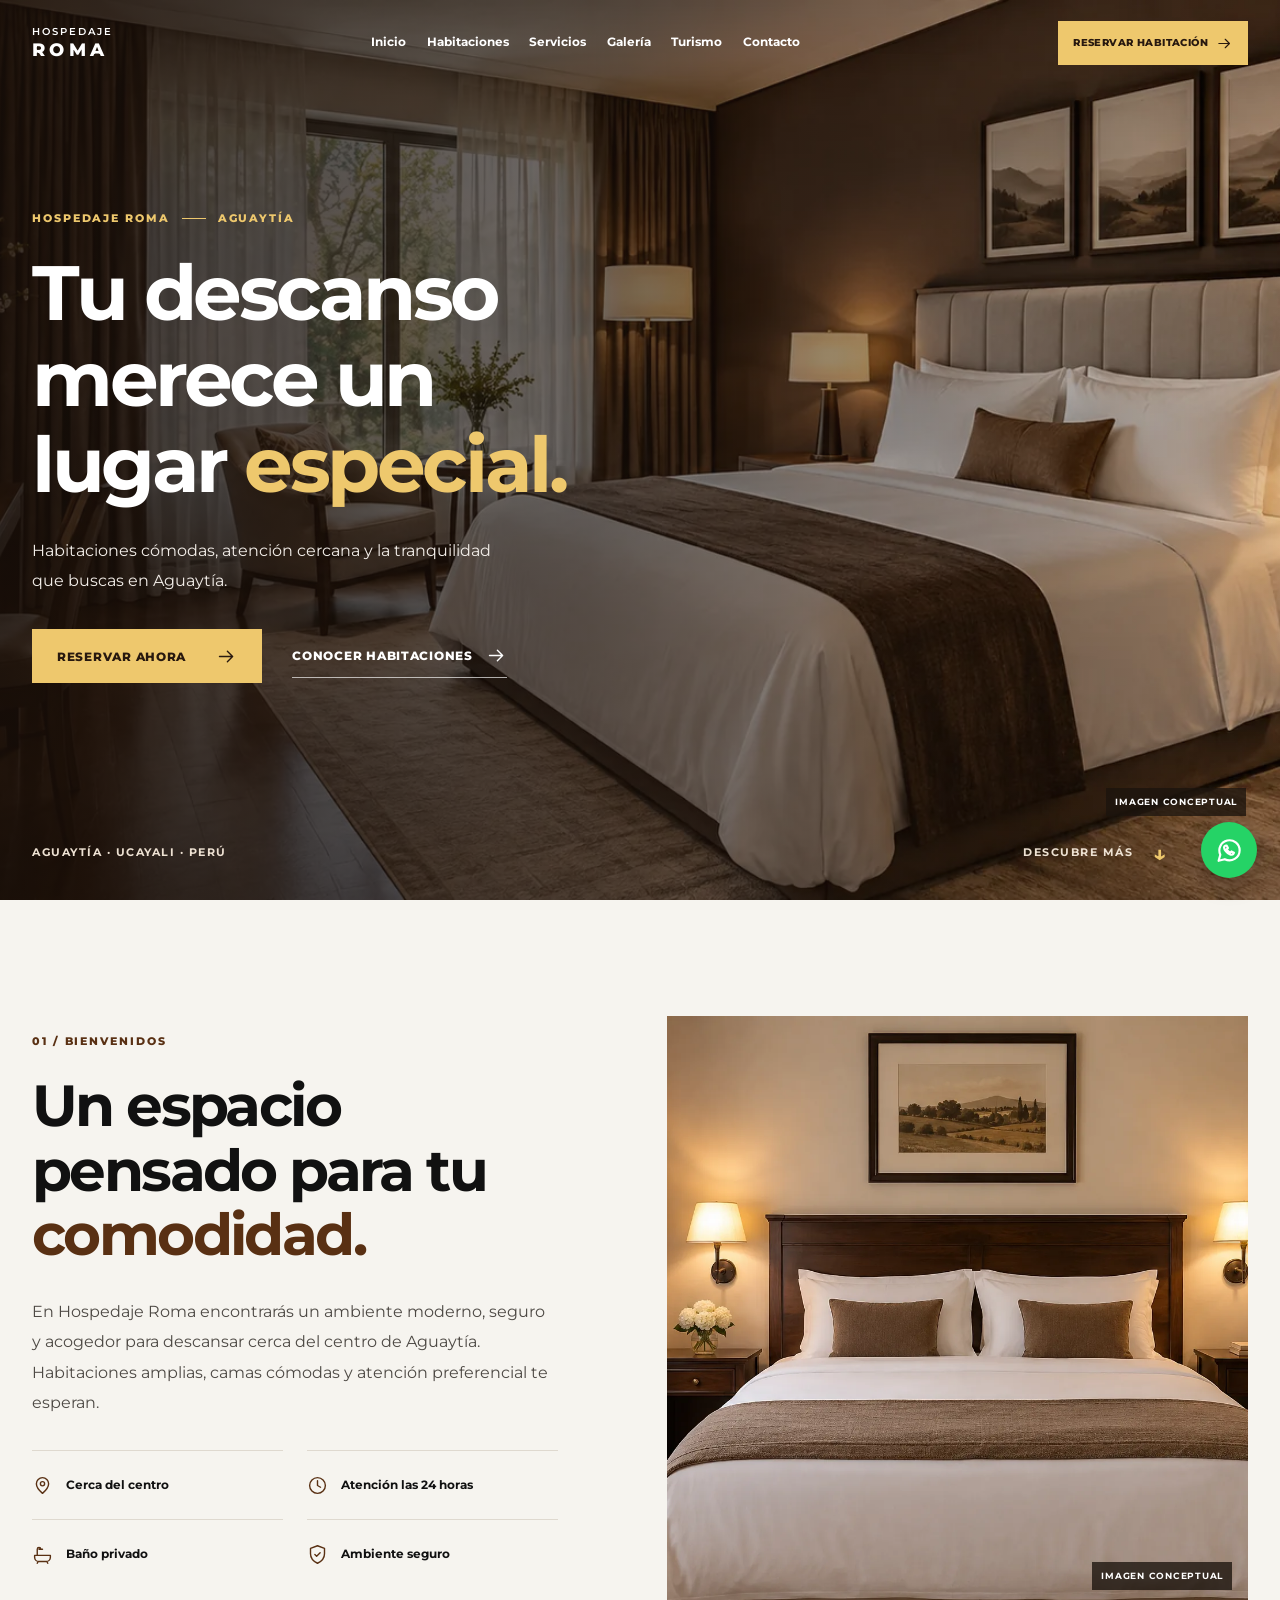
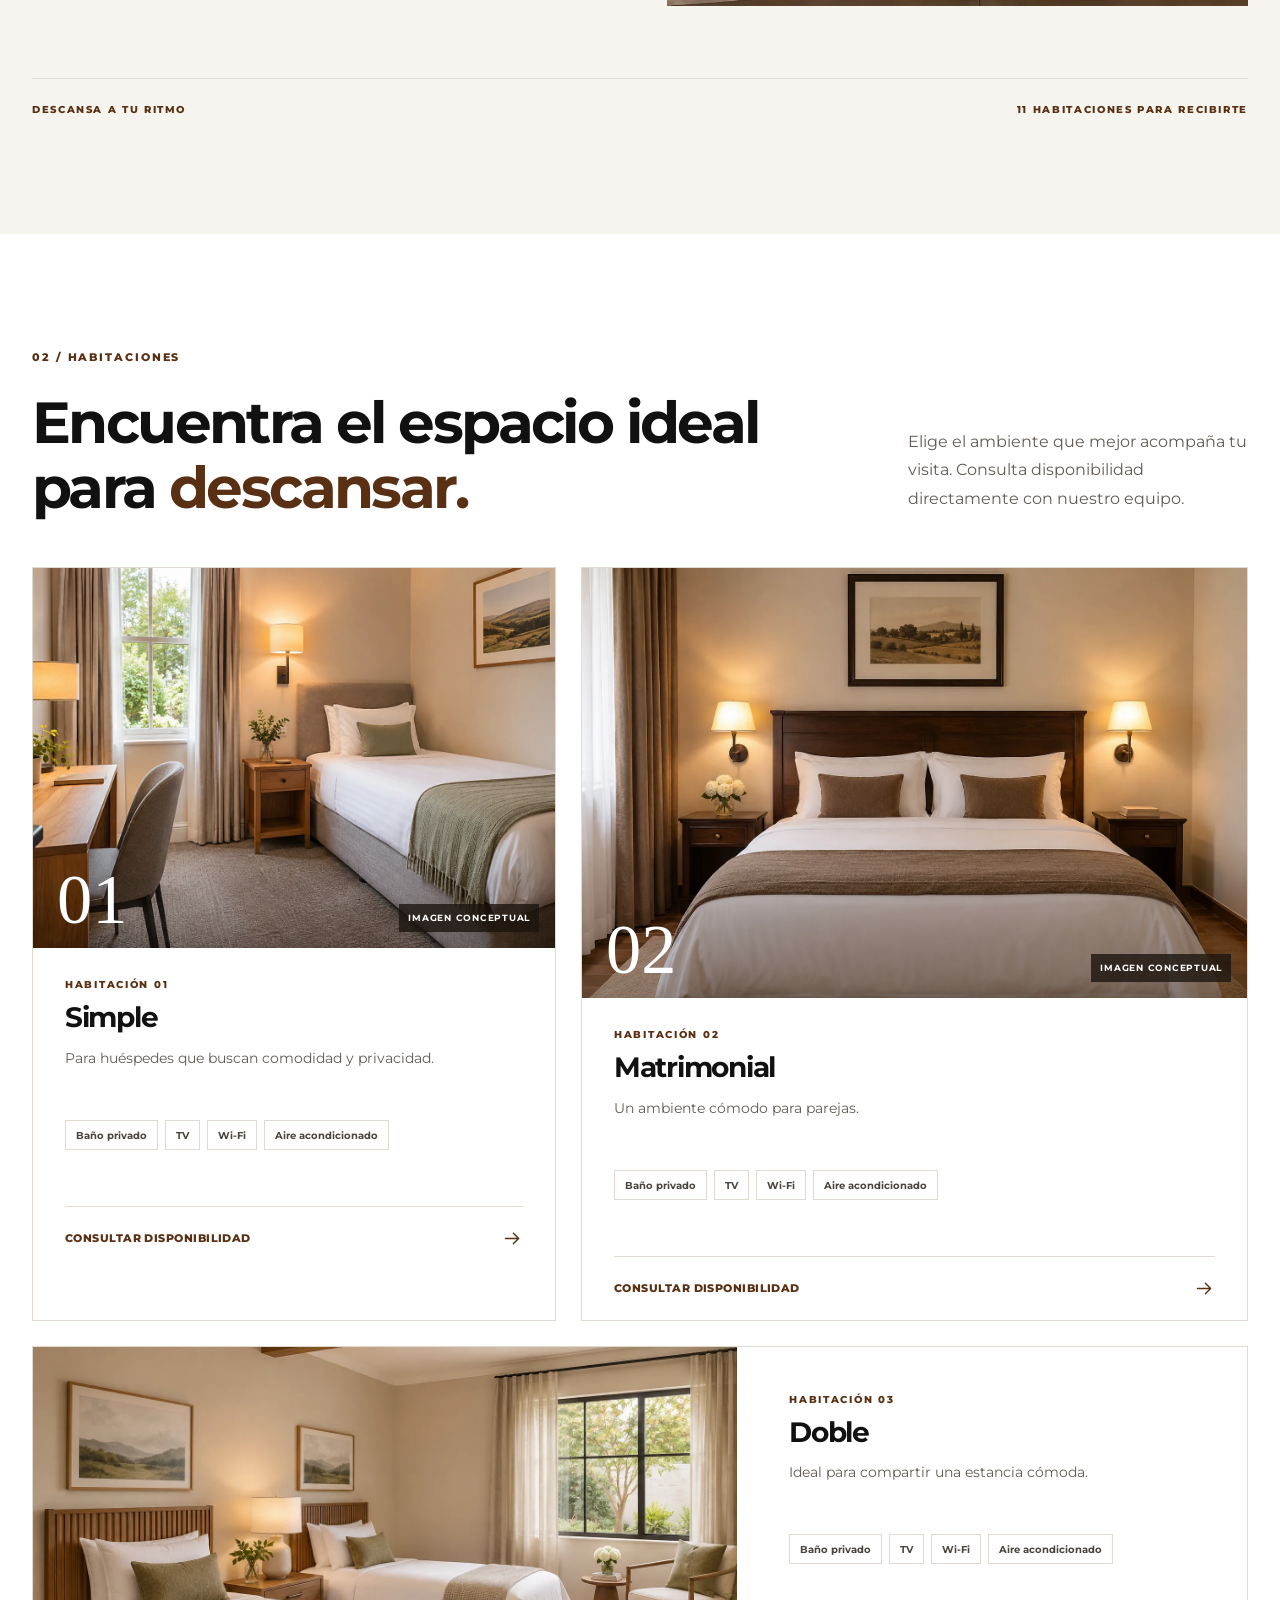
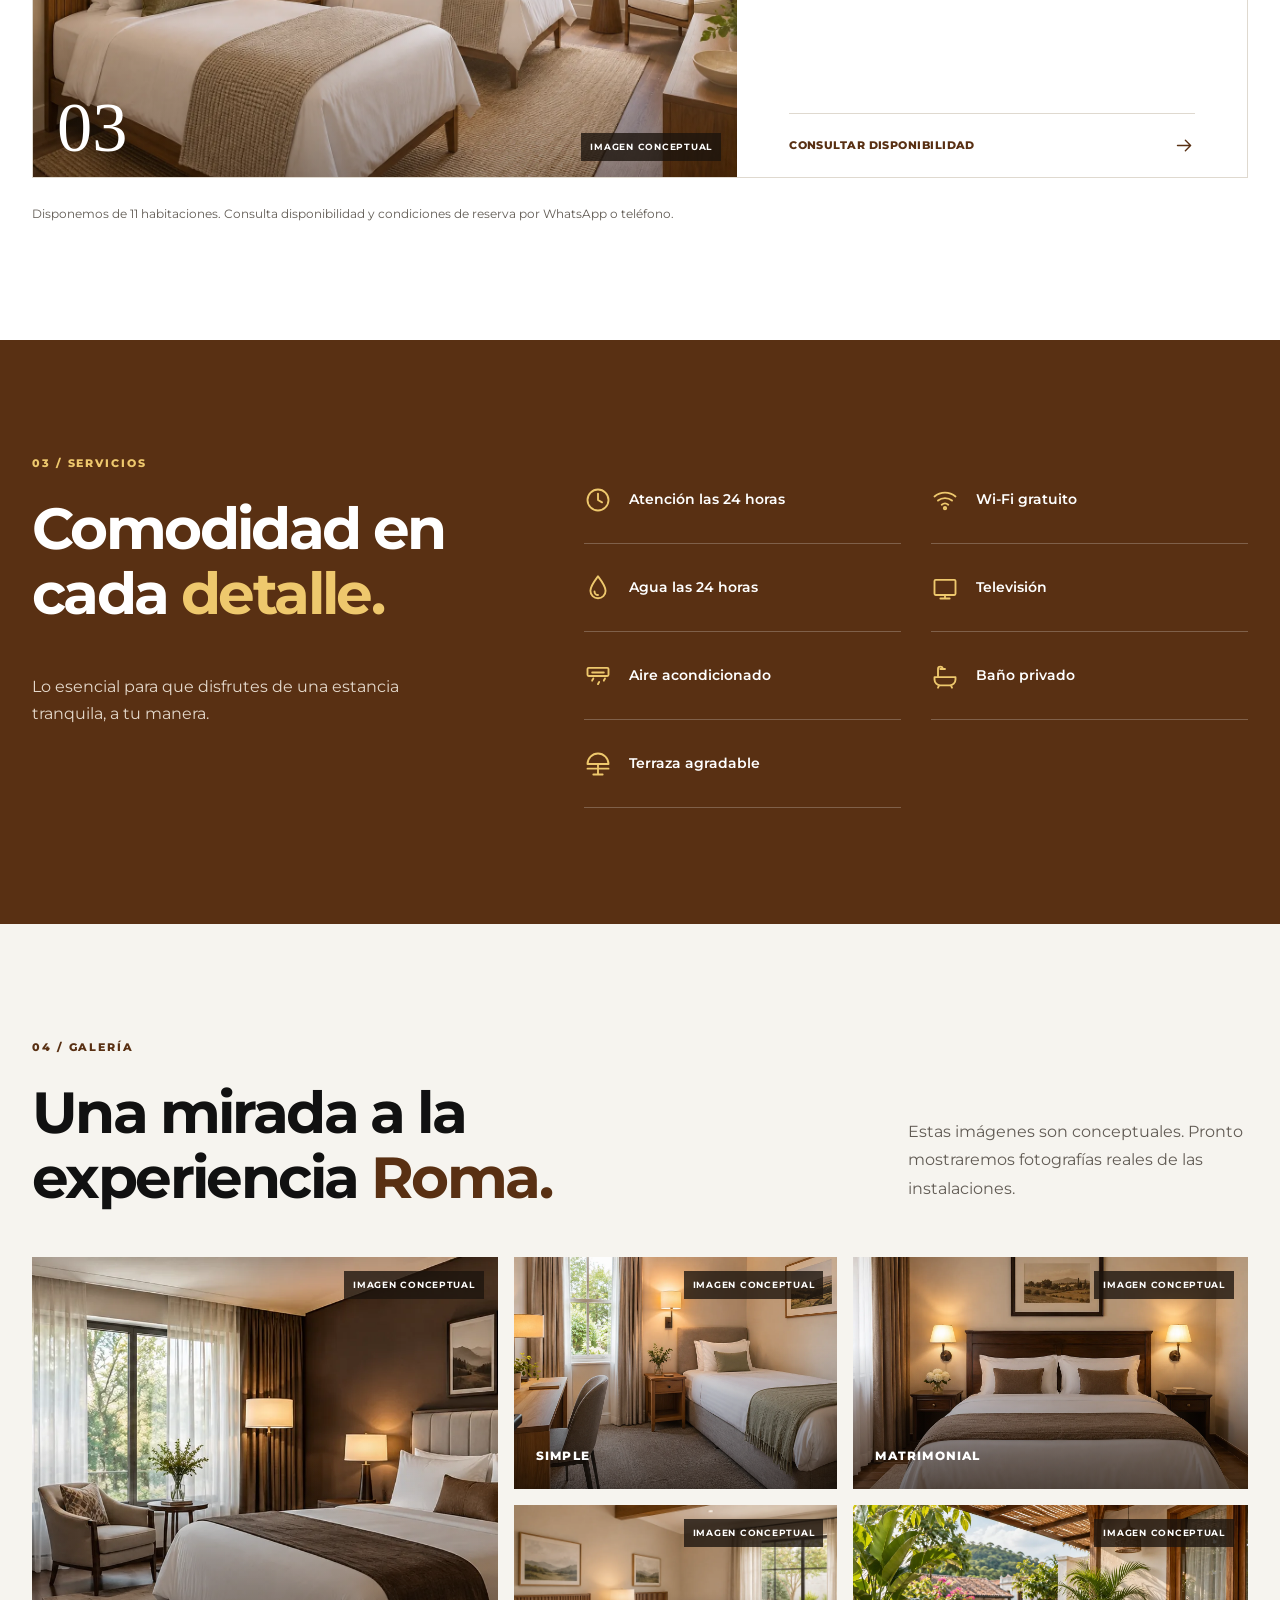
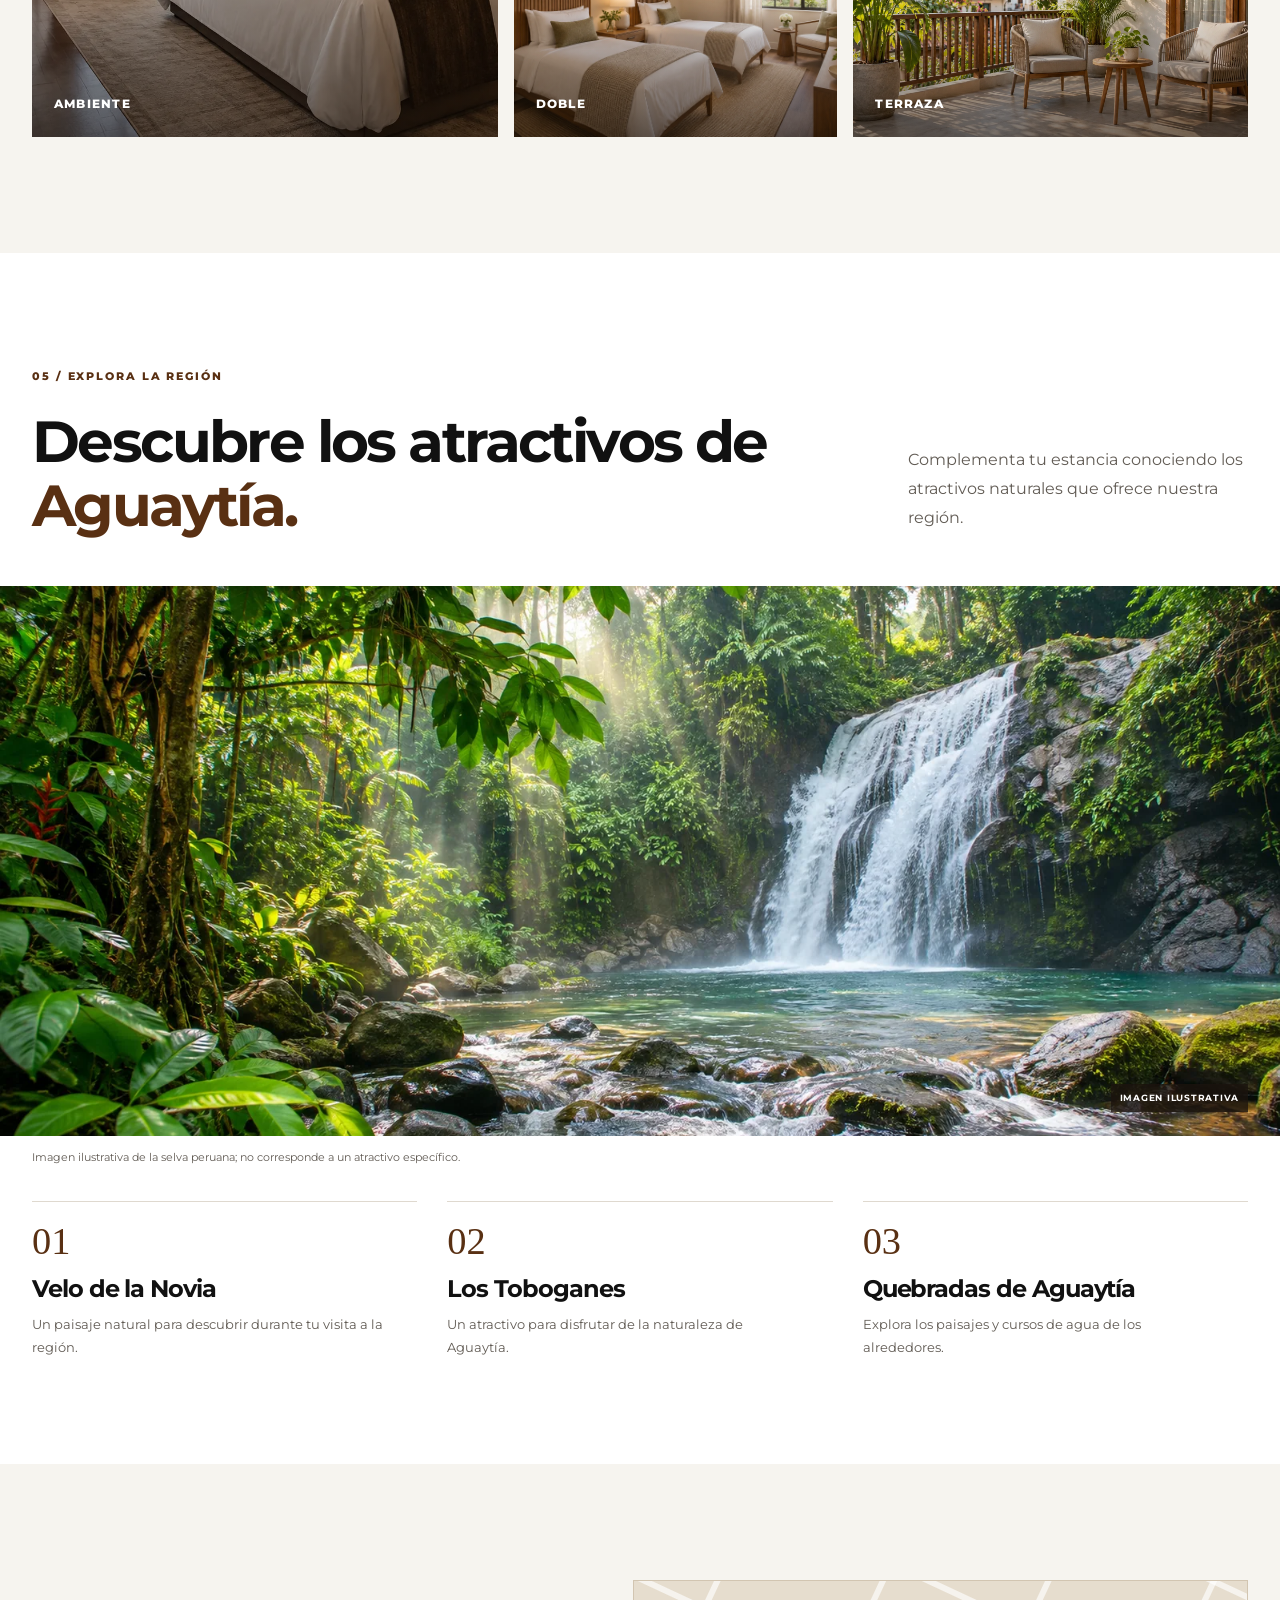
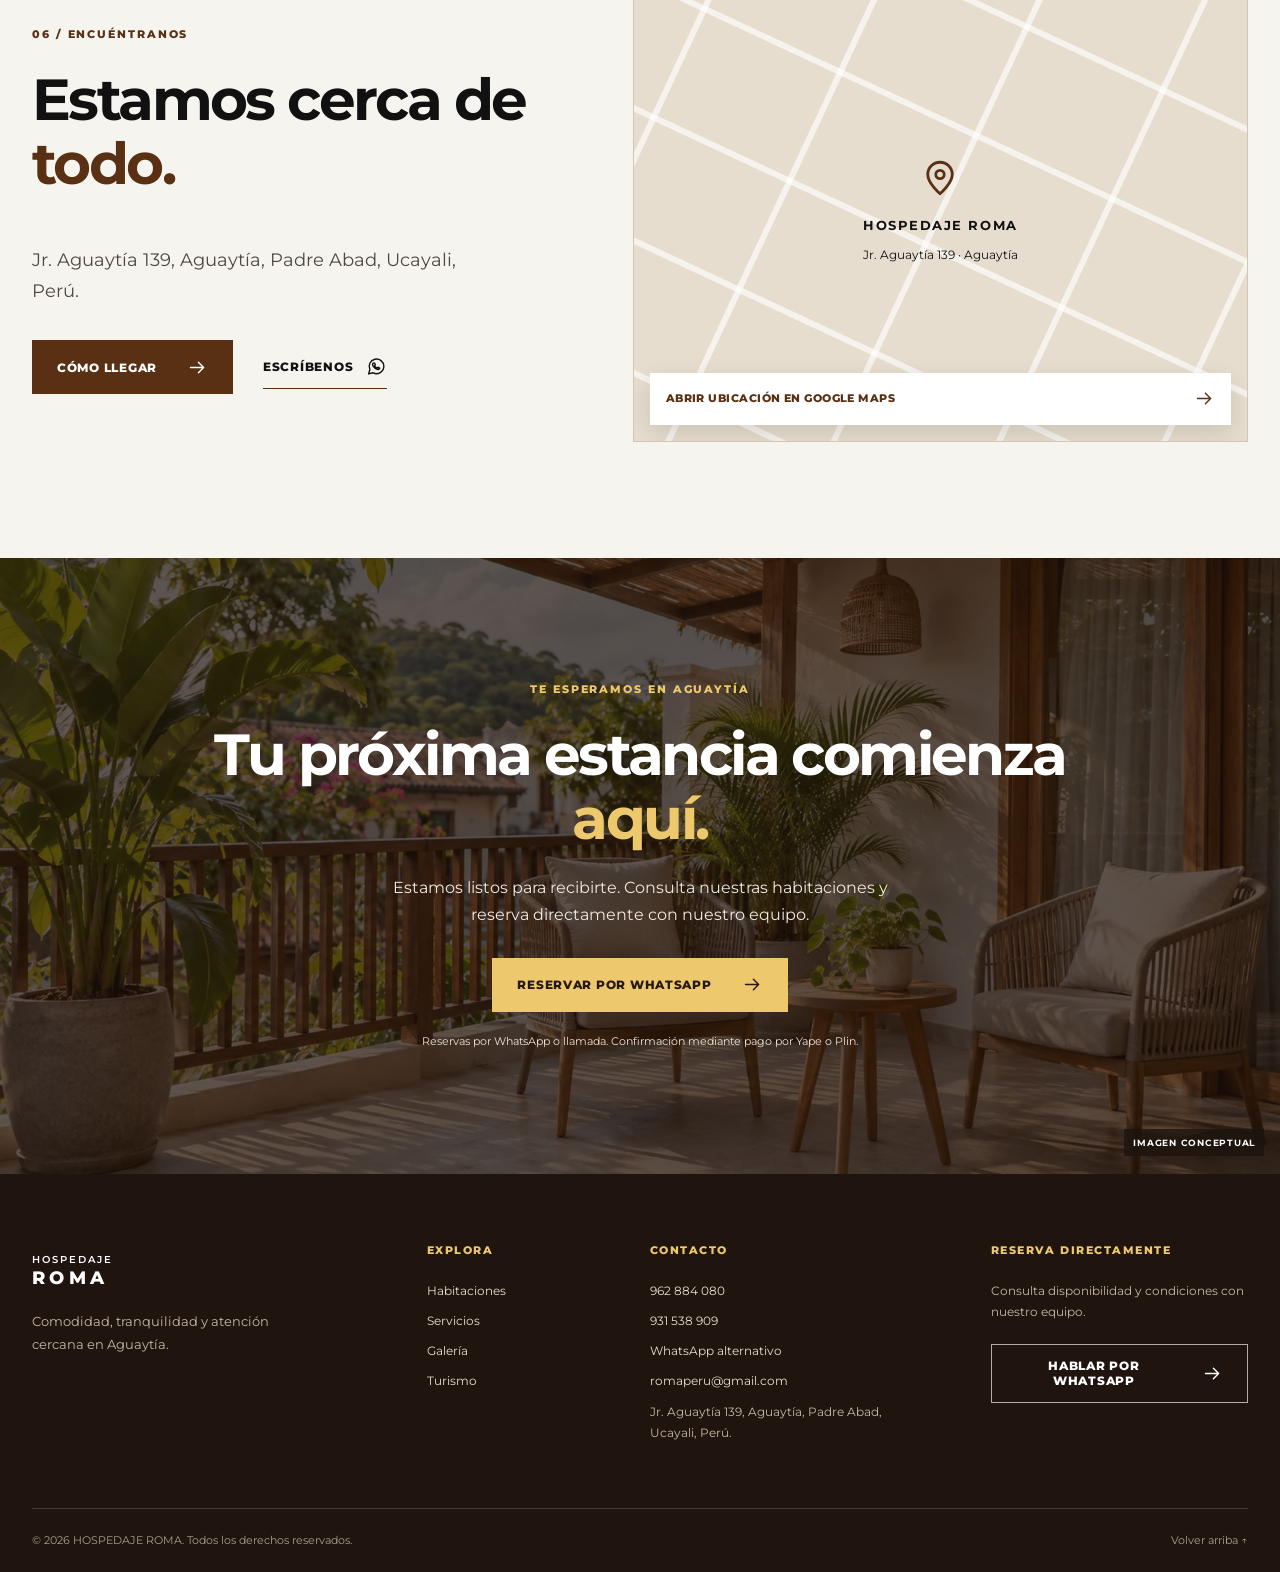
==== index.html @ bad5e6cf "primera version" ====
﻿<!doctype html>
<html lang="es-PE">
<head>
  <meta charset="utf-8">
  <meta name="viewport" content="width=device-width, initial-scale=1">
  <meta name="theme-color" content="#593013">
  <title>Hospedaje Roma | Habitaciones cómodas en Aguaytía</title>
  <meta name="description" content="Descansa en Hospedaje Roma, Aguaytía. Habitaciones con baño privado, Wi-Fi, TV y aire acondicionado. Consulta disponibilidad y reserva por WhatsApp.">
  <meta property="og:type" content="website">
  <meta property="og:locale" content="es_PE">
  <meta property="og:title" content="Hospedaje Roma | Habitaciones cómodas en Aguaytía">
  <meta property="og:description" content="Un espacio cómodo y acogedor para descansar en Aguaytía. Consulta tu habitación directamente por WhatsApp.">
  <meta property="og:site_name" content="Hospedaje Roma">
  <link rel="icon" href="data:,">
  <link rel="preconnect" href="https://fonts.googleapis.com">
  <link rel="preconnect" href="https://fonts.gstatic.com" crossorigin>
  <link href="https://fonts.googleapis.com/css2?family=Montserrat:wght@400;500;600;700;800&display=swap" rel="stylesheet" media="print" onload="this.media='all'">
  <link rel="preload" as="image" href="assets/images/temporary/hero-hospedaje.webp">
  <link rel="stylesheet" href="styles.css">
  <script type="application/ld+json">
    {"@context":"https://schema.org","@type":"LodgingBusiness","name":"HOSPEDAJE ROMA","description":"Hospedaje con 11 habitaciones, baño privado, Wi-Fi, televisión, aire acondicionado y atención las 24 horas en Aguaytía.","address":{"@type":"PostalAddress","streetAddress":"Jr. Aguaytía 139","addressLocality":"Aguaytía","addressRegion":"Ucayali","addressCountry":"PE"},"telephone":["+51962884080","+51931538909"],"email":"romaperu@gmail.com","numberOfRooms":11,"amenityFeature":[{"@type":"LocationFeatureSpecification","name":"Wi-Fi","value":true},{"@type":"LocationFeatureSpecification","name":"Baño privado","value":true},{"@type":"LocationFeatureSpecification","name":"Aire acondicionado","value":true},{"@type":"LocationFeatureSpecification","name":"Televisión","value":true}]}
  </script>
  <script src="config.js" defer></script>
  <script src="script.js" defer></script>
</head>
<body>
  <a class="skip-link" href="#contenido">Ir al contenido</a>
  <svg class="icon-defs" xmlns="http://www.w3.org/2000/svg" aria-hidden="true">
    <symbol id="icon-arrow" viewBox="0 0 24 24"><path d="M4 12h15m-6-6 6 6-6 6"/></symbol>
    <symbol id="icon-whatsapp" viewBox="0 0 24 24"><path d="M20.4 11.8a8.4 8.4 0 0 1-12.3 7.4L3 20.5l1.4-5a8.4 8.4 0 1 1 16-3.7Z"/><path d="M8.4 8.1c-.4.1-.9.8-.9 1.5 0 1.8 2.5 4.6 4.7 5.5 1.8.8 2.5.3 2.9-.2l.6-1.1-2.1-1-1 1c-1.3-.5-2.3-1.5-2.9-2.8l1-1-1-2c-.5-.1-.9-.1-1.3.1Z"/></symbol>
    <symbol id="icon-pin" viewBox="0 0 24 24"><path d="M19 10c0 5-7 11-7 11S5 15 5 10a7 7 0 1 1 14 0Z"/><circle cx="12" cy="10" r="2.4"/></symbol>
    <symbol id="icon-clock" viewBox="0 0 24 24"><circle cx="12" cy="12" r="9"/><path d="M12 6.5V12l3.5 2"/></symbol>
    <symbol id="icon-wifi" viewBox="0 0 24 24"><path d="M3 9a14 14 0 0 1 18 0M6 12.5a9.5 9.5 0 0 1 12 0M9.2 16a4.5 4.5 0 0 1 5.6 0"/><circle cx="12" cy="19" r="1"/></symbol>
    <symbol id="icon-bath" viewBox="0 0 24 24"><path d="M3 13h18v2a5 5 0 0 1-5 5H8a5 5 0 0 1-5-5v-2Zm3 0V6a2 2 0 0 1 4 0m-2 0h4M7 20l-1 2m11-2 1 2"/></symbol>
    <symbol id="icon-tv" viewBox="0 0 24 24"><rect x="3" y="5" width="18" height="13" rx="1"/><path d="M8 21h8m-4-3v3"/></symbol>
    <symbol id="icon-air" viewBox="0 0 24 24"><rect x="3" y="5" width="18" height="7" rx="1"/><path d="M7 9h10M7 16c0-1 1-1 1-2m4 5c0-1 1-1 1-2m4-1c0-1 1-1 1-2"/></symbol>
    <symbol id="icon-water" viewBox="0 0 24 24"><path d="M12 2C9 6 5.5 10.5 5.5 14.3a6.5 6.5 0 0 0 13 0C18.5 10.5 15 6 12 2Z"/><path d="M9 15a3 3 0 0 0 3 3"/></symbol>
    <symbol id="icon-terrace" viewBox="0 0 24 24"><path d="M3 12a9 9 0 0 1 18 0H3Zm9 0v9m-4 0h8M3 16h18"/></symbol>
    <symbol id="icon-shield" viewBox="0 0 24 24"><path d="M12 2 20 5v6c0 5.2-3.4 8.7-8 11-4.6-2.3-8-5.8-8-11V5l8-3Z"/><path d="m9 12 2 2 4-4"/></symbol>
    <symbol id="icon-phone" viewBox="0 0 24 24"><path d="M6.4 3.6 9.7 3l2 4-2.2 2.1a14 14 0 0 0 5.4 5.4l2.1-2.2 4 2-.6 3.3c-.2 1.2-1.2 2-2.4 2C10 19.6 4.4 14 4.4 6c0-1.2.8-2.2 2-2.4Z"/></symbol>
    <symbol id="icon-mail" viewBox="0 0 24 24"><rect x="3" y="5" width="18" height="14" rx="1"/><path d="m3 7 9 7 9-7"/></symbol>
    <symbol id="icon-close" viewBox="0 0 24 24"><path d="M5 5 19 19M19 5 5 19"/></symbol>
    <symbol id="icon-chevron" viewBox="0 0 24 24"><path d="m9 5 7 7-7 7"/></symbol>
  </svg>

  <header class="site-header" id="site-header">
    <div class="header-inner wrap">
      <a class="brand" href="#inicio" aria-label="Hospedaje Roma, ir al inicio">
        
        <span class="brand-name">HOSPEDAJE <strong>ROMA</strong></span>
      </a>
      <nav class="desktop-nav" aria-label="Navegación principal">
        <a href="#inicio">Inicio</a><a href="#habitaciones">Habitaciones</a><a href="#servicios">Servicios</a><a href="#galeria">Galería</a><a href="#turismo">Turismo</a><a href="#contacto">Contacto</a>
      </nav>
      <a class="header-book" data-whatsapp="general" href="#contacto">Reservar habitación <svg class="icon"><use href="#icon-arrow"/></svg></a>
      <button class="menu-toggle" type="button" aria-label="Abrir menú" aria-controls="mobile-nav" aria-expanded="false"><span></span><span></span></button>
    </div>
    <nav class="mobile-nav" id="mobile-nav" aria-label="Navegación móvil" hidden>
      <a href="#inicio">Inicio</a><a href="#habitaciones">Habitaciones</a><a href="#servicios">Servicios</a><a href="#galeria">Galería</a><a href="#turismo">Turismo</a><a href="#contacto">Contacto</a>
      <a class="mobile-book" data-whatsapp="general" href="#contacto">Reservar habitación <svg class="icon"><use href="#icon-arrow"/></svg></a>
    </nav>
  </header>

  <main id="contenido">
    <section class="hero" id="inicio" aria-labelledby="hero-title">
      <div class="hero-visual photo-slot" data-photo="hero" role="img" aria-label="Espacio para imagen conceptual de una habitación"><span class="photo-slot-label">IMAGEN CONCEPTUAL PENDIENTE</span></div>
      <div class="hero-shade" aria-hidden="true"></div>
      <div class="hero-copy wrap">
        <div class="hero-content">
          <p class="eyebrow light">HOSPEDAJE ROMA <span></span> AGUAYTÍA</p>
          <h1 id="hero-title">Tu descanso merece un lugar <em>especial.</em></h1>
          <p class="hero-description">Habitaciones cómodas, atención cercana y la tranquilidad que buscas en Aguaytía.</p>
          <div class="hero-actions"><a class="button button-gold" data-whatsapp="general" href="#contacto">Reservar ahora <svg class="icon"><use href="#icon-arrow"/></svg></a><a class="text-link light-link" href="#habitaciones">Conocer habitaciones <svg class="icon"><use href="#icon-arrow"/></svg></a></div>
        </div>
      </div>
      <div class="hero-bottom wrap"><span>AGUAYTÍA · UCAYALI · PERÚ</span><a href="#presentacion" aria-label="Desplazarse a la presentación">DESCUBRE MÁS <span aria-hidden="true">↓</span></a></div>
    </section>

    <section class="intro section" id="presentacion" aria-labelledby="intro-title">
      <div class="wrap intro-grid">
        <div class="intro-copy"><p class="eyebrow">01 / BIENVENIDOS</p><h2 id="intro-title">Un espacio pensado para tu <em>comodidad.</em></h2><p>En Hospedaje Roma encontrarás un ambiente moderno, seguro y acogedor para descansar cerca del centro de Aguaytía. Habitaciones amplias, camas cómodas y atención preferencial te esperan.</p><div class="intro-facts"><div><svg class="icon"><use href="#icon-pin"/></svg><span>Cerca del centro</span></div><div><svg class="icon"><use href="#icon-clock"/></svg><span>Atención las 24 horas</span></div><div><svg class="icon"><use href="#icon-bath"/></svg><span>Baño privado</span></div><div><svg class="icon"><use href="#icon-shield"/></svg><span>Ambiente seguro</span></div></div></div>
        <div class="intro-photo photo-slot" data-photo="matrimonial" role="img" aria-label="Espacio para imagen conceptual de un dormitorio"><span class="photo-slot-label">IMAGEN CONCEPTUAL PENDIENTE</span></div>
      </div>
      <div class="wrap intro-band"><span>DESCANSA A TU RITMO</span><span>11 HABITACIONES PARA RECIBIRTE</span></div>
    </section>

    <section class="rooms section" id="habitaciones" aria-labelledby="rooms-title">
      <div class="wrap"><div class="section-top"><div><p class="eyebrow">02 / HABITACIONES</p><h2 id="rooms-title">Encuentra el espacio ideal para <em>descansar.</em></h2></div><p>Elige el ambiente que mejor acompaña tu visita. Consulta disponibilidad directamente con nuestro equipo.</p></div>
        <div class="room-grid">
          <article class="room-card"><div class="room-photo photo-slot" data-photo="simple" role="img" aria-label="Espacio para fotografía de la habitación simple"><span class="photo-slot-label">FOTO DE HABITACIÓN PENDIENTE</span><span class="photo-number">01</span></div><div class="room-body"><p class="room-type">HABITACIÓN 01</p><h3>Simple</h3><p>Para huéspedes que buscan comodidad y privacidad.</p><ul class="room-amenities"><li>Baño privado</li><li>TV</li><li>Wi-Fi</li><li>Aire acondicionado</li></ul><a class="room-action" data-whatsapp="simple" href="#contacto">Consultar disponibilidad <svg class="icon"><use href="#icon-arrow"/></svg></a></div></article>
          <article class="room-card"><div class="room-photo photo-slot" data-photo="matrimonial" role="img" aria-label="Espacio para fotografía de la habitación matrimonial"><span class="photo-slot-label">FOTO DE HABITACIÓN PENDIENTE</span><span class="photo-number">02</span></div><div class="room-body"><p class="room-type">HABITACIÓN 02</p><h3>Matrimonial</h3><p>Un ambiente cómodo para parejas.</p><ul class="room-amenities"><li>Baño privado</li><li>TV</li><li>Wi-Fi</li><li>Aire acondicionado</li></ul><a class="room-action" data-whatsapp="matrimonial" href="#contacto">Consultar disponibilidad <svg class="icon"><use href="#icon-arrow"/></svg></a></div></article>
          <article class="room-card"><div class="room-photo photo-slot" data-photo="doble" role="img" aria-label="Espacio para fotografía de la habitación doble"><span class="photo-slot-label">FOTO DE HABITACIÓN PENDIENTE</span><span class="photo-number">03</span></div><div class="room-body"><p class="room-type">HABITACIÓN 03</p><h3>Doble</h3><p>Ideal para compartir una estancia cómoda.</p><ul class="room-amenities"><li>Baño privado</li><li>TV</li><li>Wi-Fi</li><li>Aire acondicionado</li></ul><a class="room-action" data-whatsapp="doble" href="#contacto">Consultar disponibilidad <svg class="icon"><use href="#icon-arrow"/></svg></a></div></article>
        </div>
        <p class="rooms-note">Disponemos de 11 habitaciones. Consulta disponibilidad y condiciones de reserva por WhatsApp o teléfono.</p>
      </div>
    </section>

    <section class="services section" id="servicios" aria-labelledby="services-title"><div class="wrap services-layout"><div class="services-intro"><p class="eyebrow light">03 / SERVICIOS</p><h2 id="services-title">Comodidad en cada <em>detalle.</em></h2><p>Lo esencial para que disfrutes de una estancia tranquila, a tu manera.</p></div><div class="service-grid"><div><svg class="icon"><use href="#icon-clock"/></svg><span>Atención las 24 horas</span></div><div><svg class="icon"><use href="#icon-wifi"/></svg><span>Wi-Fi gratuito</span></div><div><svg class="icon"><use href="#icon-water"/></svg><span>Agua las 24 horas</span></div><div><svg class="icon"><use href="#icon-tv"/></svg><span>Televisión</span></div><div><svg class="icon"><use href="#icon-air"/></svg><span>Aire acondicionado</span></div><div><svg class="icon"><use href="#icon-bath"/></svg><span>Baño privado</span></div><div><svg class="icon"><use href="#icon-terrace"/></svg><span>Terraza agradable</span></div></div></div></section>

    <section class="gallery section" id="galeria" aria-labelledby="gallery-title">
      <div class="wrap">
        <div class="section-top"><div><p class="eyebrow">04 / GALERÍA</p><h2 id="gallery-title">Una mirada a la experiencia <em>Roma.</em></h2></div><p>Estas imágenes son conceptuales. Pronto mostraremos fotografías reales de las instalaciones.</p></div>
        <div class="gallery-grid" aria-label="Galería de imágenes conceptuales">
          <div class="gallery-item photo-slot" data-photo="hero" role="img" aria-label="Imagen conceptual pendiente"><span>Ambiente</span></div>
          <div class="gallery-item photo-slot" data-photo="simple" role="img" aria-label="Imagen conceptual pendiente"><span>Simple</span></div>
          <div class="gallery-item photo-slot" data-photo="matrimonial" role="img" aria-label="Imagen conceptual pendiente"><span>Matrimonial</span></div>
          <div class="gallery-item photo-slot" data-photo="doble" role="img" aria-label="Imagen conceptual pendiente"><span>Doble</span></div>
          <div class="gallery-item photo-slot" data-photo="terraza" role="img" aria-label="Imagen conceptual pendiente"><span>Terraza</span></div>
        </div>
      </div>
    </section>

    <section class="tourism section" id="turismo" aria-labelledby="tourism-title">
      <div class="wrap"><div class="section-top"><div><p class="eyebrow">05 / EXPLORA LA REGIÓN</p><h2 id="tourism-title">Descubre los atractivos de <em>Aguaytía.</em></h2></div><p>Complementa tu estancia conociendo los atractivos naturales que ofrece nuestra región.</p></div></div>
      <div class="tourism-feature photo-slot" data-photo="naturaleza" role="img" aria-label="Imagen ilustrativa de selva y cascada tropical"><span class="photo-slot-label">IMAGEN ILUSTRATIVA PENDIENTE</span></div>
      <p class="tourism-note wrap">Imagen ilustrativa de la selva peruana; no corresponde a un atractivo específico.</p>
      <div class="wrap tourism-grid"><article><span>01</span><h3>Velo de la Novia</h3><p>Un paisaje natural para descubrir durante tu visita a la región.</p></article><article><span>02</span><h3>Los Toboganes</h3><p>Un atractivo para disfrutar de la naturaleza de Aguaytía.</p></article><article><span>03</span><h3>Quebradas de Aguaytía</h3><p>Explora los paisajes y cursos de agua de los alrededores.</p></article></div>
    </section>

    <section class="location section" id="contacto" aria-labelledby="location-title"><div class="wrap location-grid"><div class="location-copy"><p class="eyebrow">06 / ENCUÉNTRANOS</p><h2 id="location-title">Estamos cerca de <em>todo.</em></h2><p class="location-address" data-address>Jr. Aguaytía 139, Aguaytía, Padre Abad, Ucayali, Perú.</p><div class="location-actions"><a class="button button-dark" data-map href="https://www.google.com/maps/search/?api=1&amp;query=Jr.%20Aguayt%C3%ADa%20139%2C%20Aguayt%C3%ADa%2C%20Padre%20Abad%2C%20Ucayali%2C%20Per%C3%BA" target="_blank" rel="noopener noreferrer">Cómo llegar <svg class="icon"><use href="#icon-arrow"/></svg></a><a class="text-link" data-whatsapp="general" href="mailto:romaperu@gmail.com">Escríbenos <svg class="icon"><use href="#icon-whatsapp"/></svg></a></div></div><div class="map-panel"><div class="map-fallback" aria-hidden="true"><svg class="icon"><use href="#icon-pin"/></svg><strong>HOSPEDAJE ROMA</strong><span>Jr. Aguaytía 139 · Aguaytía</span></div><iframe title="Mapa de Hospedaje Roma en Aguaytía" src="https://www.google.com/maps?q=Jr.%20Aguayt%C3%ADa%20139%2C%20Aguayt%C3%ADa%2C%20Padre%20Abad%2C%20Ucayali%2C%20Per%C3%BA&amp;output=embed" loading="lazy" referrerpolicy="no-referrer-when-downgrade"></iframe><a data-map href="https://www.google.com/maps/search/?api=1&amp;query=Jr.%20Aguayt%C3%ADa%20139%2C%20Aguayt%C3%ADa%2C%20Padre%20Abad%2C%20Ucayali%2C%20Per%C3%BA" target="_blank" rel="noopener noreferrer">Abrir ubicación en Google Maps <svg class="icon"><use href="#icon-arrow"/></svg></a></div></div></section>

    <section class="closing" aria-labelledby="closing-title"><div class="closing-photo photo-slot" data-photo="terraza" role="img" aria-label="Imagen conceptual de una terraza"><span class="photo-slot-label">IMAGEN CONCEPTUAL PENDIENTE</span></div><div class="wrap closing-inner"><p class="eyebrow light">TE ESPERAMOS EN AGUAYTÍA</p><h2 id="closing-title">Tu próxima estancia comienza <em>aquí.</em></h2><p>Estamos listos para recibirte. Consulta nuestras habitaciones y reserva directamente con nuestro equipo.</p><a class="button button-gold" data-whatsapp="general" href="#contacto">Reservar por WhatsApp <svg class="icon"><use href="#icon-arrow"/></svg></a><small>Reservas por WhatsApp o llamada. Confirmación mediante pago por Yape o Plin.</small></div></section>
  </main>

  <footer class="footer"><div class="wrap footer-main"><div class="footer-brand"><a class="brand" href="#inicio"><span class="brand-name">HOSPEDAJE <strong>ROMA</strong></span></a><p>Comodidad, tranquilidad y atención cercana en Aguaytía.</p></div><div class="footer-column"><h2>Explora</h2><a href="#habitaciones">Habitaciones</a><a href="#servicios">Servicios</a><a href="#galeria">Galería</a><a href="#turismo">Turismo</a></div><div class="footer-column"><h2>Contacto</h2><a data-phone="primary" href="tel:+51962884080">962 884 080</a><a data-phone="secondary" href="tel:+51931538909">931 538 909</a><a data-whatsapp="general" data-whatsapp-phone="secondary" href="#contacto">WhatsApp alternativo</a><a data-email href="mailto:romaperu@gmail.com">romaperu@gmail.com</a><p data-address>Jr. Aguaytía 139, Aguaytía, Padre Abad, Ucayali, Perú.</p></div><div class="footer-column footer-reserve"><h2>Reserva directamente</h2><p>Consulta disponibilidad y condiciones con nuestro equipo.</p><a class="button button-outline" data-whatsapp="general" href="#contacto">Hablar por WhatsApp <svg class="icon"><use href="#icon-arrow"/></svg></a></div></div><div class="wrap footer-bottom"><span>© <span id="year">2026</span> HOSPEDAJE ROMA. Todos los derechos reservados.</span><a href="#inicio">Volver arriba ↑</a></div></footer>
  <a class="whatsapp-float" data-whatsapp="general" href="#contacto" aria-label="Consultar por WhatsApp"><svg class="icon"><use href="#icon-whatsapp"/></svg></a>

  <dialog class="lightbox" id="lightbox" aria-label="Galería de fotografías"><button class="lightbox-close" type="button" aria-label="Cerrar galería"><svg class="icon"><use href="#icon-close"/></svg></button><button class="lightbox-prev" type="button" aria-label="Fotografía anterior"><svg class="icon"><use href="#icon-chevron"/></svg></button><figure><img alt=""><figcaption></figcaption></figure><button class="lightbox-next" type="button" aria-label="Fotografía siguiente"><svg class="icon"><use href="#icon-chevron"/></svg></button></dialog>
</body>
</html>
---- styles.css ----
:root {
  --brown: #593013;
  --brown-deep: #28190f;
  --gold: #eec86d;
  --ink: #111111;
  --muted: #615b54;
  --cream: #f6f4ef;
  --line: #dfd9cf;
  --white: #ffffff;
  --wrap: 1240px;
}

* { box-sizing: border-box; }
html { scroll-behavior: smooth; scroll-padding-top: 86px; }
body { margin: 0; overflow-x: hidden; background: var(--white); color: var(--ink); font: 400 16px/1.7 Montserrat, Arial, sans-serif; }
body.menu-open { overflow: hidden; }
a { color: inherit; text-decoration: none; }
button { font: inherit; }
button, a { touch-action: manipulation; }
img { display: block; max-width: 100%; }
svg.icon { width: 21px; height: 21px; flex: none; fill: none; stroke: currentColor; stroke-width: 1.6; stroke-linecap: round; stroke-linejoin: round; }
.icon-defs { position: absolute; width: 0; height: 0; overflow: hidden; }
.wrap { width: min(calc(100% - 64px), var(--wrap)); margin-inline: auto; }
.skip-link { position: fixed; top: -60px; left: 16px; z-index: 100; padding: 12px 16px; background: var(--gold); color: var(--ink); }
.skip-link:focus { top: 16px; }
:focus-visible { outline: 3px solid var(--gold); outline-offset: 4px; }
h1, h2, h3, p { margin-top: 0; }
h1, h2, h3 { line-height: 1.12; letter-spacing: -.045em; }
h1 { font-size: clamp(3.5rem, 6vw, 6.4rem); font-weight: 700; }
h2 { font-size: clamp(2.5rem, 4.5vw, 4.8rem); font-weight: 700; }
h3 { font-size: clamp(1.55rem, 2.2vw, 2.25rem); font-weight: 700; }
h1 em, h2 em { font-style: normal; color: var(--brown); }
.eyebrow { display: flex; align-items: center; gap: 12px; margin-bottom: 24px; color: var(--brown); font-size: .7rem; font-weight: 800; letter-spacing: .17em; line-height: 1.4; }
.eyebrow.light { color: var(--gold); }
.eyebrow span { width: 24px; height: 1px; background: currentColor; }
.section { padding: 116px 0; }
.section-top { display: flex; justify-content: space-between; align-items: end; gap: 64px; margin-bottom: 48px; }
.section-top > div { max-width: 740px; }
.section-top h2 { margin-bottom: 0; }
.section-top > p { max-width: 340px; margin: 0 0 5px; color: var(--muted); line-height: 1.8; }
.button { display: inline-flex; justify-content: center; align-items: center; gap: 30px; min-height: 54px; padding: 13px 24px; border: 1px solid transparent; font-size: .76rem; font-weight: 800; line-height: 1.25; letter-spacing: .06em; text-transform: uppercase; white-space: nowrap; transition: background .22s, color .22s, transform .22s, border-color .22s; }
.button:hover { transform: translateY(-2px); }
.button:active { transform: translateY(0); }
.button-gold { background: var(--gold); color: var(--brown-deep); }
.button-gold:hover { background: #f5d995; }
.button-dark { background: var(--brown); color: var(--white); }
.button-dark:hover { background: var(--brown-deep); }
.button-outline { border-color: rgba(255,255,255,.65); color: var(--white); }
.button-outline:hover { background: var(--white); color: var(--brown-deep); }
.text-link { display: inline-flex; align-items: center; gap: 13px; min-height: 44px; border-bottom: 1px solid var(--brown); font-size: .76rem; font-weight: 800; text-transform: uppercase; letter-spacing: .06em; transition: gap .2s; }
.text-link:hover { gap: 20px; }
.light-link { border-color: rgba(255,255,255,.65); color: var(--white); }

/* Fotografías conceptuales */
.photo-slot { position: relative; overflow: hidden; background: #8b7967; }
.photo-image { position: absolute; inset: 0; width: 100%; height: 100%; max-width: none; object-fit: cover; transition: transform .7s ease; }
.photo-slot:hover .photo-image { transform: scale(1.025); }
.photo-slot-label { position: absolute; top: 20px; left: 20px; z-index: 2; color: var(--white); font-size: .6rem; font-weight: 700; letter-spacing: .15em; }
.has-photo .photo-slot-label { display: none; }
.photo-disclaimer { position: absolute; right: 16px; bottom: 16px; z-index: 3; padding: 6px 9px; background: rgba(28,20,14,.78); color: var(--white); font-size: .58rem; font-weight: 700; letter-spacing: .08em; text-transform: uppercase; }

/* Navegación */
.site-header { position: fixed; inset: 0 0 auto; z-index: 30; color: var(--white); transition: background .25s, box-shadow .25s; }
.site-header.is-scrolled, .site-header.menu-active { background: var(--brown-deep); box-shadow: 0 8px 25px rgba(0,0,0,.12); }
.header-inner { display: flex; align-items: center; gap: 30px; height: 86px; }
.brand { display: inline-flex; align-items: center; gap: 11px; min-width: max-content; color: var(--white); line-height: 1.1; }
.brand-logo { display: block; width: 48px; height: 48px; flex: none; object-fit: contain; }
.brand-name { display: flex; flex-direction: column; font-size: .63rem; font-weight: 600; letter-spacing: .2em; }
.brand-name strong { margin-top: 3px; font-size: 1.13rem; font-weight: 800; letter-spacing: .24em; }
.desktop-nav { display: flex; align-items: center; justify-content: center; gap: clamp(14px, 1.6vw, 26px); flex: 1; }
.desktop-nav a { padding: 10px 0; font-size: .72rem; font-weight: 700; transition: color .2s; }
.desktop-nav a:hover, .desktop-nav a:focus-visible { color: var(--gold); }
.header-book { display: inline-flex; align-items: center; gap: 8px; min-height: 44px; padding: 0 15px; background: var(--gold); color: var(--brown-deep); font-size: .65rem; font-weight: 800; text-transform: uppercase; letter-spacing: .04em; white-space: nowrap; transition: background .2s; }
.header-book:hover { background: #f5d995; }
.header-book .icon { width: 17px; }
.menu-toggle, .mobile-nav { display: none; }

/* Portada */
.hero { position: relative; display: flex; flex-direction: column; min-height: 100svh; overflow: hidden; background: var(--brown-deep); color: var(--white); }
.hero-visual, .hero-shade { position: absolute; inset: 0; }
.hero-visual .photo-image { object-position: center 53%; }
.hero-shade { z-index: 1; background: linear-gradient(90deg, rgba(24,15,9,.84) 0%, rgba(24,15,9,.62) 46%, rgba(24,15,9,.12) 100%); pointer-events: none; }
.hero-copy { position: relative; z-index: 2; display: flex; align-items: center; flex: 1; padding-top: 128px; padding-bottom: 65px; }
.hero-content { max-width: 740px; }
.hero h1 { max-width: 720px; margin-bottom: 28px; text-wrap: balance; }
.hero h1 em, .services h2 em, .closing h2 em { color: var(--gold); }
.hero-description { max-width: 490px; margin-bottom: 34px; color: #f3eee9; font-size: 1rem; line-height: 1.85; }
.hero-actions { display: flex; align-items: center; gap: 30px; flex-wrap: wrap; }
.hero-visual .photo-disclaimer { right: 34px; bottom: 84px; }
.hero-bottom { position: relative; z-index: 2; display: flex; align-items: center; justify-content: space-between; padding: 0 0 25px; color: #eee2d3; font-size: .67rem; font-weight: 700; letter-spacing: .14em; }
.hero-bottom a { display: flex; align-items: center; gap: 20px; min-height: 44px; margin-right: 80px; }
.hero-bottom a span { color: var(--gold); font-size: 1.4rem; }

/* Presentación */
.intro { background: var(--cream); }
.intro-grid { display: grid; grid-template-columns: .95fr 1.05fr; gap: 9%; align-items: center; }
.intro-copy h2 { max-width: 620px; margin-bottom: 30px; }
.intro-copy > p:not(.eyebrow) { max-width: 540px; margin-bottom: 32px; color: #4d4944; line-height: 1.9; }
.intro-photo { min-height: 590px; background: #9a7f66; }
.intro-photo .photo-image { object-position: center; }
.intro-facts { display: grid; grid-template-columns: 1fr 1fr; gap: 0 24px; }
.intro-facts > div { display: flex; align-items: center; gap: 13px; min-height: 69px; border-top: 1px solid var(--line); font-size: .76rem; font-weight: 700; }
.intro-facts .icon { color: var(--brown); }
.intro-band { display: flex; justify-content: space-between; gap: 20px; margin-top: 72px; padding-top: 22px; border-top: 1px solid var(--line); color: var(--brown); font-size: .64rem; font-weight: 800; letter-spacing: .16em; }

/* Habitaciones */
.rooms { background: var(--white); }
.room-grid { display: grid; grid-template-columns: .88fr 1.12fr; gap: 25px; }
.room-card { min-width: 0; border: 1px solid var(--line); background: var(--white); transition: transform .25s, box-shadow .25s; }
.room-card:hover { transform: translateY(-3px); box-shadow: 0 15px 35px rgba(42,25,14,.09); }
.room-photo { height: 380px; background: #a79684; }
.room-card:nth-child(2) .room-photo { height: 430px; }
.room-card:nth-child(3) { display: grid; grid-column: 1 / -1; grid-template-columns: 1.16fr .84fr; align-items: stretch; }
.room-card:nth-child(3) .room-photo { height: 100%; min-height: 430px; }
.room-card:nth-child(3) .room-body { display: flex; flex-direction: column; justify-content: center; padding: 44px 52px 0; }
.room-card:nth-child(3) .room-action { margin-top: auto; }
.room-photo::after { position: absolute; inset: auto 0 0; height: 36%; content: ""; background: linear-gradient(transparent, rgba(20,12,7,.28)); pointer-events: none; }
.photo-number { position: absolute; bottom: 14px; left: 24px; z-index: 2; color: var(--white); font: 400 4.4rem/1 Georgia, serif; }
.room-body { padding: 28px 32px 0; }
.room-type { margin-bottom: 9px; color: var(--brown); font-size: .63rem; font-weight: 800; letter-spacing: .17em; }
.room-body h3 { margin-bottom: 13px; }
.room-body > p:not(.room-type) { min-height: 52px; margin-bottom: 21px; color: var(--muted); font-size: .86rem; line-height: 1.7; }
.room-amenities { display: flex; flex-wrap: wrap; gap: 7px; min-height: 68px; padding: 0; margin: 0 0 18px; list-style: none; }
.room-amenities li { height: 30px; padding: 5px 10px; border: 1px solid var(--line); color: #4a443e; font-size: .65rem; font-weight: 700; line-height: 19px; }
.room-action { display: flex; align-items: center; justify-content: space-between; gap: 10px; min-height: 64px; border-top: 1px solid var(--line); color: var(--brown); font-size: .7rem; font-weight: 800; text-transform: uppercase; letter-spacing: .04em; }
.room-action .icon { transition: transform .2s; }
.room-action:hover .icon { transform: translateX(4px); }
.rooms-note { margin: 26px 0 0; color: var(--muted); font-size: .76rem; }

/* Servicios */
.services { background: var(--brown); color: var(--white); }
.services-layout { display: grid; grid-template-columns: .8fr 1.2fr; gap: 9%; }
.services-intro h2 { max-width: 520px; }
.services-intro > p:last-child { max-width: 390px; color: #e4d8cb; }
.service-grid { display: grid; grid-template-columns: repeat(2, minmax(0,1fr)); gap: 0 30px; align-content: center; }
.service-grid > div { display: flex; align-items: center; gap: 17px; min-height: 88px; border-bottom: 1px solid rgba(255,255,255,.23); font-size: .85rem; font-weight: 600; }
.service-grid .icon { width: 28px; height: 28px; color: var(--gold); }

/* Galería */
.gallery { background: var(--cream); }
.gallery-grid { display: grid; grid-template-columns: 1.18fr .82fr 1fr; grid-template-rows: 232px 232px; gap: 16px; }
.gallery-item { position: relative; display: flex; align-items: flex-end; padding: 22px; background: #907d6c; color: var(--white); font-size: .76rem; font-weight: 800; text-transform: uppercase; letter-spacing: .1em; }
.gallery-item::after { position: absolute; inset: 38% 0 0; content: ""; background: linear-gradient(transparent, rgba(15,10,6,.55)); pointer-events: none; }
.gallery-item span:not(.photo-disclaimer) { position: relative; z-index: 2; }
.gallery-item:nth-child(1) { grid-row: span 2; }
.gallery-item.is-ready { cursor: pointer; }
.gallery-item.is-ready:hover .photo-image { transform: scale(1.035); }
.gallery-item .photo-disclaimer { top: 14px; right: 14px; bottom: auto; }

/* Turismo */
.tourism { background: var(--white); padding-bottom: 104px; }
.tourism-feature { width: 100%; height: clamp(380px, 43vw, 610px); background: #596c50; }
.tourism-feature .photo-image { object-position: center 50%; }
.tourism-feature .photo-disclaimer { right: 32px; bottom: 24px; }
.tourism-note { margin-top: 12px; color: var(--muted); font-size: .7rem; }
.tourism-grid { display: grid; grid-template-columns: repeat(3, minmax(0,1fr)); gap: 30px; margin-top: 34px; }
.tourism-grid article { padding-top: 20px; border-top: 1px solid var(--line); }
.tourism-grid article > span { color: var(--brown); font: 400 2.4rem/1 Georgia, serif; }
.tourism-grid h3 { margin: 14px 0 10px; font-size: 1.48rem; }
.tourism-grid p { max-width: 360px; margin: 0; color: var(--muted); font-size: .84rem; line-height: 1.75; }

/* Ubicación */
.location { background: var(--cream); }
.location-grid { display: grid; grid-template-columns: .9fr 1.1fr; gap: 8%; align-items: center; }
.location-copy h2 { max-width: 550px; }
.location-address { max-width: 430px; color: #4f4841; font-size: 1.12rem; line-height: 1.75; }
.location-actions { display: flex; align-items: center; gap: 30px; flex-wrap: wrap; margin-top: 34px; }
.map-panel { position: relative; min-height: 460px; overflow: hidden; background: #e6ddce; border: 1px solid #d2c5b1; }
.map-fallback { position: absolute; inset: 0; display: flex; flex-direction: column; align-items: center; justify-content: center; gap: 8px; background: repeating-linear-gradient(25deg, transparent 0 58px, rgba(255,255,255,.65) 59px 64px, transparent 65px 120px), repeating-linear-gradient(115deg, transparent 0 72px, rgba(255,255,255,.65) 73px 78px, transparent 79px 150px); text-align: center; }
.map-fallback .icon { width: 42px; height: 42px; color: var(--brown); }
.map-fallback strong { margin-top: 8px; font-size: .8rem; letter-spacing: .12em; }
.map-fallback span { font-size: .75rem; }
.map-panel iframe { position: relative; z-index: 1; display: block; width: 100%; height: 460px; border: 0; background: transparent; filter: grayscale(.42); }
.map-panel a { position: absolute; right: 16px; bottom: 16px; left: 16px; z-index: 2; display: flex; align-items: center; justify-content: space-between; gap: 12px; min-height: 52px; padding: 10px 16px; background: var(--white); color: var(--brown); box-shadow: 0 8px 25px rgba(0,0,0,.12); font-size: .7rem; font-weight: 800; text-transform: uppercase; letter-spacing: .04em; }

/* Cierre y pie */
.closing { position: relative; overflow: hidden; padding: 124px 0; background: var(--brown-deep); color: var(--white); text-align: center; }
.closing-photo { position: absolute; inset: 0; }
.closing-photo::after { position: absolute; inset: 0; content: ""; background: rgba(28,17,10,.7); pointer-events: none; }
.closing-photo .photo-disclaimer { bottom: 18px; }
.closing-inner { position: relative; z-index: 2; display: flex; flex-direction: column; align-items: center; }
.closing .eyebrow { justify-content: center; }
.closing h2 { max-width: 900px; margin-bottom: 23px; }
.closing p:not(.eyebrow) { max-width: 550px; margin-bottom: 30px; color: #f1eae2; }
.closing small { display: block; margin-top: 20px; color: #eee3d8; font-size: .68rem; }
.footer { background: #20150e; color: var(--white); }
.footer-main { display: grid; grid-template-columns: 1.5fr .7fr 1.25fr 1.2fr; gap: 6%; padding: 70px 0 65px; }
.footer-brand > p { max-width: 260px; margin: 22px 0 0; color: #c5b7a6; font-size: .83rem; }
.footer-column { display: flex; flex-direction: column; align-items: flex-start; gap: 9px; }
.footer-column h2 { margin: 0 0 14px; color: var(--gold); font-size: .69rem; font-weight: 800; letter-spacing: .14em; text-transform: uppercase; }
.footer-column > a:not(.button) { color: #e8ded3; font-size: .78rem; }
.footer-column > a:not(.button):hover, .footer-bottom a:hover { color: var(--gold); }
.footer-column p { margin: 0; color: #c5b7a6; font-size: .78rem; line-height: 1.7; }
.footer-reserve .button { margin-top: 13px; white-space: normal; text-align: center; }
.footer-bottom { display: flex; justify-content: space-between; gap: 20px; padding: 22px 0; border-top: 1px solid rgba(255,255,255,.16); color: #ad9c8d; font-size: .68rem; }
.whatsapp-float { position: fixed; right: 23px; bottom: 22px; z-index: 25; display: grid; place-items: center; width: 56px; height: 56px; border-radius: 50%; background: #25d366; color: var(--white); box-shadow: 0 7px 22px rgba(0,0,0,.22); transition: transform .2s; }
.whatsapp-float:hover { transform: translateY(-3px); }
.whatsapp-float .icon { width: 29px; height: 29px; stroke-width: 1.8; }

/* Visor fotográfico */
.lightbox { max-width: calc(100vw - 32px); max-height: calc(100vh - 32px); padding: 20px; border: 0; background: #20150e; color: var(--white); }
.lightbox::backdrop { background: rgba(10,8,6,.9); }
.lightbox figure { margin: 20px 50px; }
.lightbox img { max-width: min(1100px, calc(100vw - 160px)); max-height: calc(100vh - 140px); object-fit: contain; }
.lightbox figcaption { margin-top: 10px; text-align: center; font-size: .75rem; }
.lightbox button { position: absolute; display: grid; place-items: center; width: 44px; height: 44px; border: 1px solid rgba(255,255,255,.4); background: rgba(0,0,0,.35); color: var(--white); cursor: pointer; }
.lightbox-close { top: 14px; right: 14px; }
.lightbox-prev, .lightbox-next { top: 50%; transform: translateY(-50%); }
.lightbox-prev { left: 12px; }
.lightbox-prev .icon { transform: rotate(180deg); }
.lightbox-next { right: 12px; }

/* Entrada al viewport */
@media (prefers-reduced-motion: no-preference) {
  .motion-ready [data-reveal] { opacity: 0; transform: translateY(20px); transition: opacity .65s ease, transform .65s ease; }
  .motion-ready [data-reveal].is-visible { opacity: 1; transform: none; }
}

@media (max-width: 1160px) {
  .desktop-nav { gap: 13px; }
  .desktop-nav a { font-size: .65rem; }
  .header-book { font-size: .59rem; }
  .header-inner { gap: 18px; }
  .footer-main { gap: 4%; }
}
@media (max-width: 900px) {
  .wrap { width: min(calc(100% - 40px), var(--wrap)); }
  .desktop-nav, .header-book { display: none; }
  .header-inner { justify-content: space-between; height: 74px; }
  .menu-toggle { display: flex; flex-direction: column; justify-content: center; align-items: center; gap: 6px; width: 48px; height: 48px; border: 1px solid rgba(255,255,255,.55); background: none; color: var(--white); cursor: pointer; }
  .menu-toggle span { display: block; width: 21px; height: 1.5px; background: currentColor; transition: transform .2s; }
  .menu-active .menu-toggle span:first-child { transform: translateY(3.75px) rotate(45deg); }
  .menu-active .menu-toggle span:last-child { transform: translateY(-3.75px) rotate(-45deg); }
  .mobile-nav:not([hidden]) { display: flex; flex-direction: column; height: calc(100svh - 74px); padding: 16px 20px 34px; overflow: auto; background: var(--brown-deep); }
  .mobile-nav > a { display: flex; align-items: center; min-height: 58px; border-bottom: 1px solid rgba(255,255,255,.14); font-size: 1rem; font-weight: 700; }
  .mobile-nav .mobile-book { justify-content: space-between; min-height: 56px; margin-top: 26px; padding: 0 18px; background: var(--gold); color: var(--brown-deep); font-size: .75rem; text-transform: uppercase; }
  .intro-grid, .location-grid { gap: 5%; }
  .intro-photo { min-height: 480px; }
  .room-grid { gap: 16px; }
  .room-photo, .room-card:nth-child(2) .room-photo { height: 320px; }
  .room-body { padding: 24px 22px 0; }
  .gallery-grid { grid-template-rows: 190px 190px; }
  .footer-main { grid-template-columns: repeat(2, minmax(0,1fr)); gap: 45px; }
}
@media (max-width: 700px) {
  html { scroll-padding-top: 74px; }
  .section { padding: 78px 0; }
  .section-top { display: block; margin-bottom: 34px; }
  .section-top > p { margin-top: 22px; }
  .hero-shade { background: linear-gradient(90deg, rgba(24,15,9,.84), rgba(24,15,9,.55)), linear-gradient(0deg, rgba(24,15,9,.5), transparent 45%); }
  .hero-visual .photo-image { object-position: 64% center; }
  .hero-copy { padding-top: 130px; padding-bottom: 80px; }
  .hero h1 { font-size: clamp(2.65rem, 11vw, 4.5rem); }
  .hero-description { font-size: .88rem; line-height: 1.75; }
  .hero-actions { gap: 15px; }
  .hero-visual .photo-disclaimer { right: 16px; bottom: 80px; }
  .hero-bottom > span { display: none; }
  .hero-bottom a { margin-right: 0; }
  .intro-grid, .services-layout, .location-grid { grid-template-columns: 1fr; }
  .intro-grid { gap: 42px; }
  .intro-photo { min-height: 460px; }
  .intro-band { margin-top: 45px; }
  .room-grid { grid-template-columns: 1fr; gap: 24px; }
  .room-photo, .room-card:nth-child(2) .room-photo { height: 330px; }
  .room-card:nth-child(3) { display: block; grid-column: auto; }
  .room-card:nth-child(3) .room-photo { height: 330px; min-height: 0; }
  .room-card:nth-child(3) .room-body { display: block; padding: 24px 22px 0; }
  .room-body > p:not(.room-type), .room-amenities { min-height: 0; }
  .services-layout { gap: 24px; }
  .service-grid { gap: 0 18px; }
  .gallery-grid { grid-template-columns: 1fr 1fr; grid-template-rows: repeat(3, 190px); }
  .gallery-item:nth-child(1) { grid-row: span 2; }
  .tourism { padding-bottom: 78px; }
  .tourism-feature { height: 390px; }
  .tourism-grid { grid-template-columns: 1fr; gap: 22px; margin-top: 32px; }
  .location-grid { gap: 44px; }
  .map-panel, .map-panel iframe { min-height: 350px; height: 350px; }
  .closing { padding: 88px 0; }
  .footer-main { padding: 55px 0; }
  .footer-bottom { flex-direction: column; }
  .whatsapp-float { right: 16px; bottom: 16px; width: 52px; height: 52px; }
}
@media (max-width: 450px) {
  .wrap { width: calc(100% - 32px); }
  .brand-name { font-size: .53rem; }
  .brand-name strong { font-size: .95rem; }
  .eyebrow { margin-bottom: 20px; }
  .hero-copy { padding-top: 120px; padding-bottom: 72px; }
  .hero h1 { font-size: clamp(2.35rem, 11.2vw, 3.4rem); }
  .hero-actions { align-items: stretch; flex-direction: column; }
  .hero-actions .button, .hero-actions .text-link { width: 100%; justify-content: space-between; }
  .hero-bottom { justify-content: flex-start; font-size: .6rem; }
  .intro-facts { gap: 0 14px; }
  .intro-facts > div { font-size: .7rem; }
  .intro-facts .icon { width: 18px; }
  .intro-photo { min-height: 370px; }
  .intro-band { flex-direction: column; gap: 8px; }
  .room-photo, .room-card:nth-child(2) .room-photo, .room-card:nth-child(3) .room-photo { height: 260px; }
  .room-body { padding: 22px 20px 0; }
  .room-card:nth-child(3) .room-body { padding: 22px 20px 0; }
  .room-amenities { margin-bottom: 12px; }
  .service-grid { grid-template-columns: 1fr; }
  .service-grid > div { min-height: 68px; }
  .gallery-grid { gap: 9px; grid-template-rows: repeat(3, 155px); }
  .gallery-item { padding: 13px; font-size: .62rem; }
  .gallery-item .photo-disclaimer { top: 8px; right: 8px; font-size: .45rem; }
  .tourism-feature { height: 300px; }
  .tourism-feature .photo-disclaimer { right: 14px; bottom: 14px; }
  .location-actions { align-items: stretch; flex-direction: column; gap: 15px; }
  .location-actions .button, .location-actions .text-link { justify-content: space-between; }
  .map-panel, .map-panel iframe { min-height: 310px; height: 310px; }
  .map-panel a { right: 70px; font-size: .61rem; }
  .footer-main { grid-template-columns: 1fr; gap: 34px; }
  .footer-reserve .button { width: 100%; }
  .lightbox figure { margin: 50px 0 15px; }
  .lightbox img { max-width: calc(100vw - 70px); max-height: calc(100vh - 170px); }
  .lightbox-prev, .lightbox-next { top: auto; bottom: 8px; transform: none; }
}
@media (prefers-reduced-motion: reduce) {
  html { scroll-behavior: auto; }
  *, *::before, *::after { animation-duration: .01ms !important; transition-duration: .01ms !important; }
}
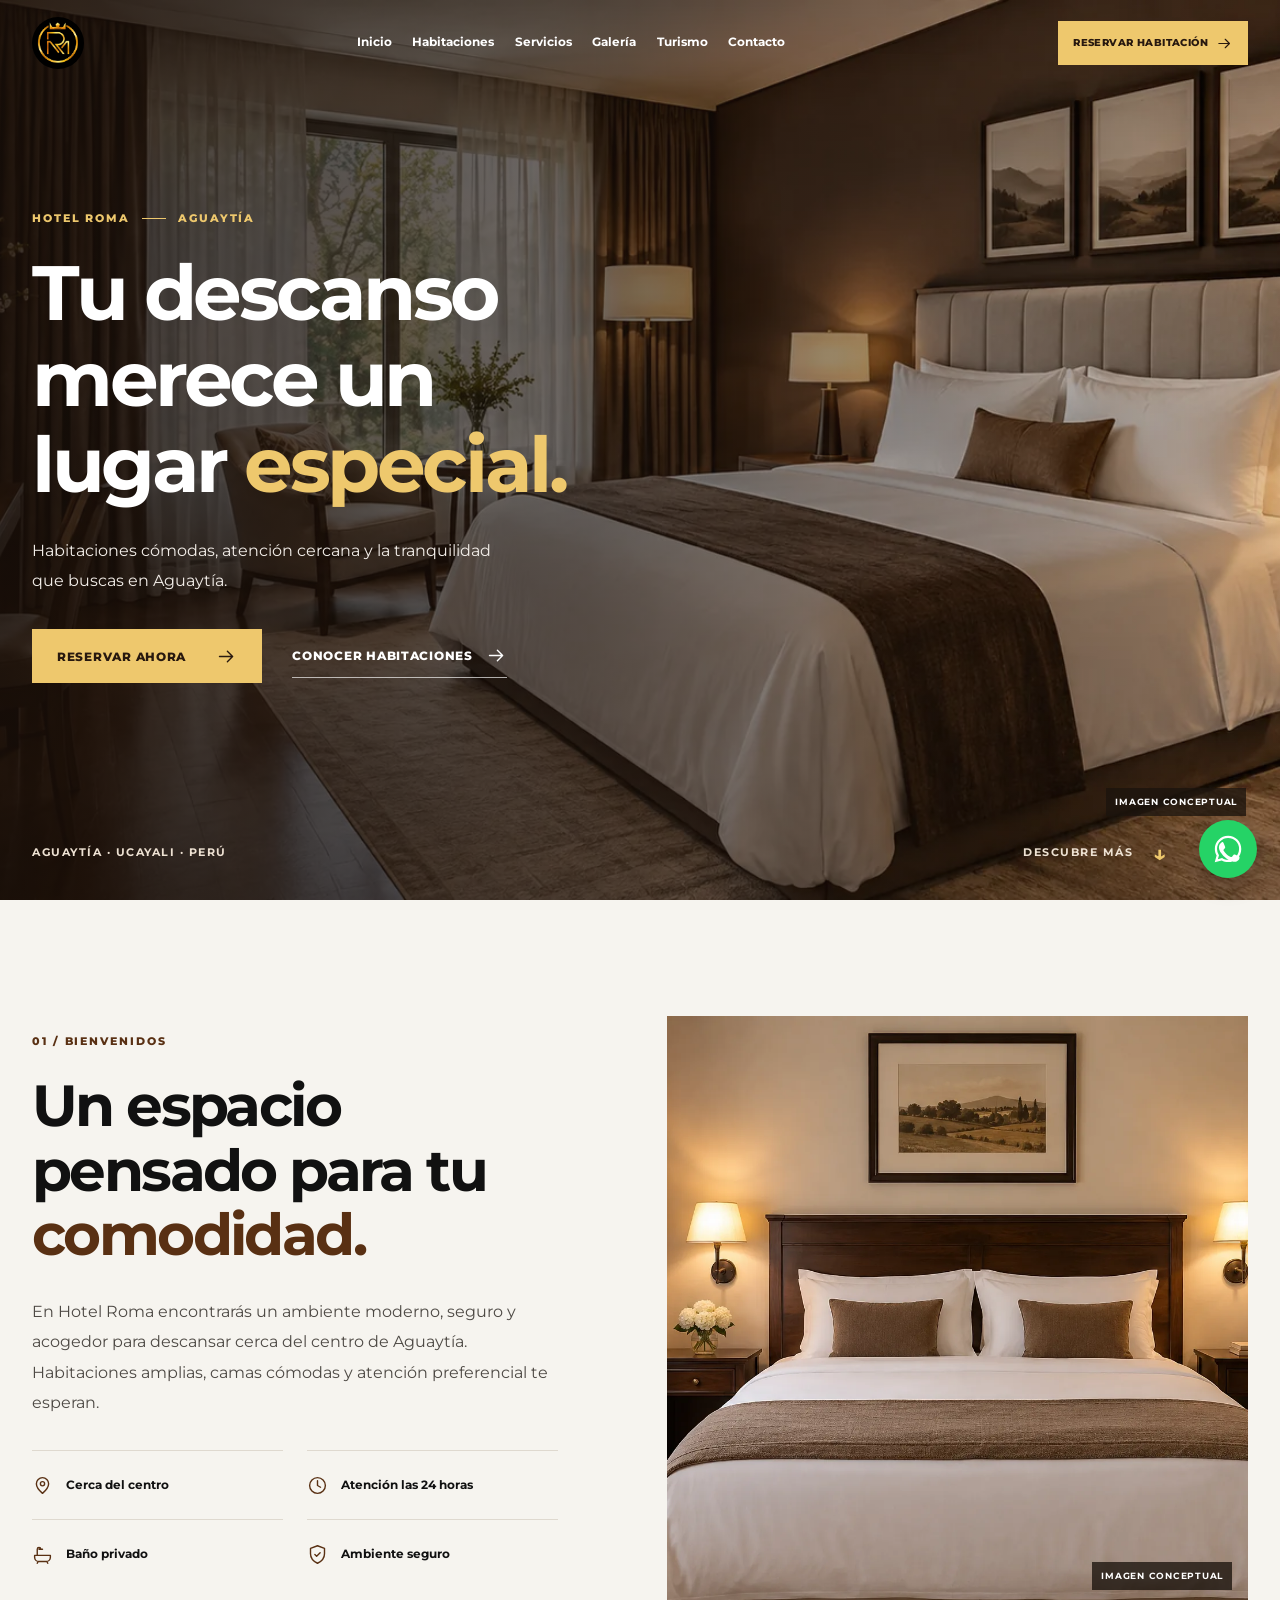
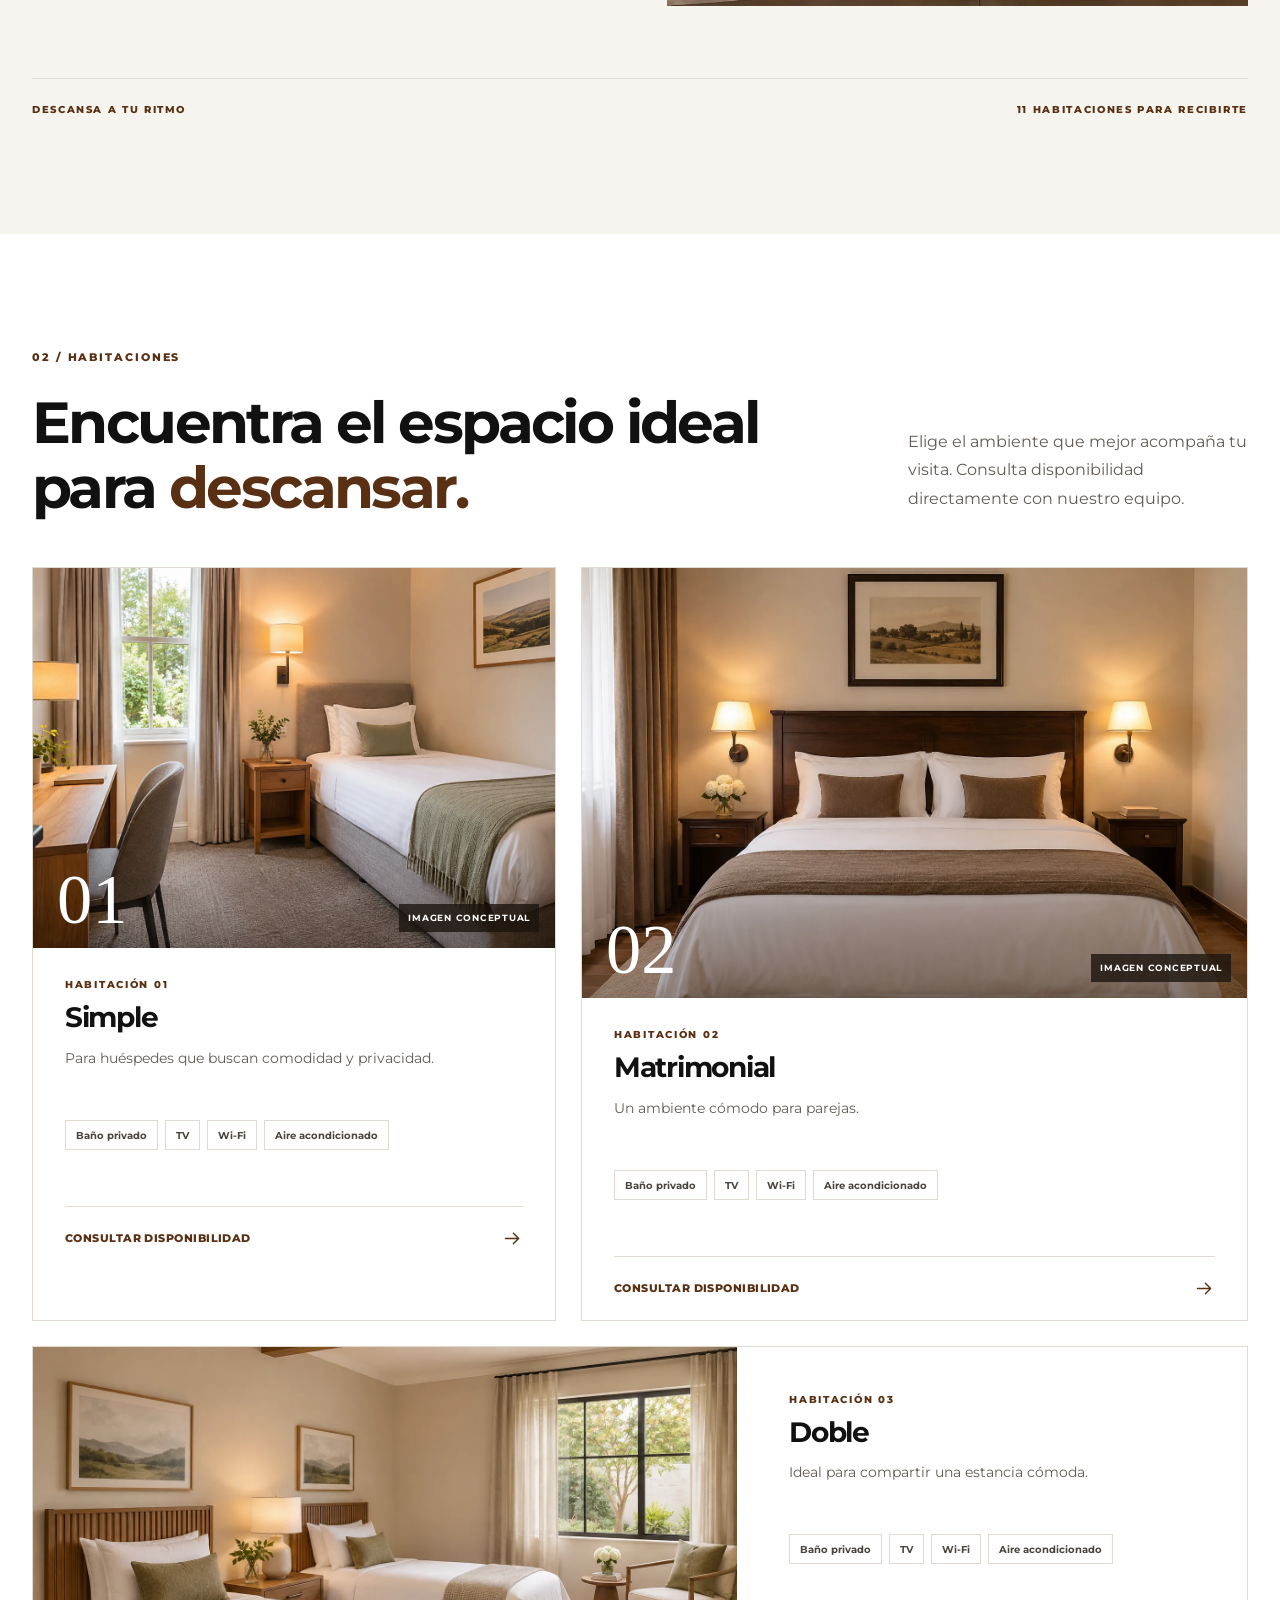
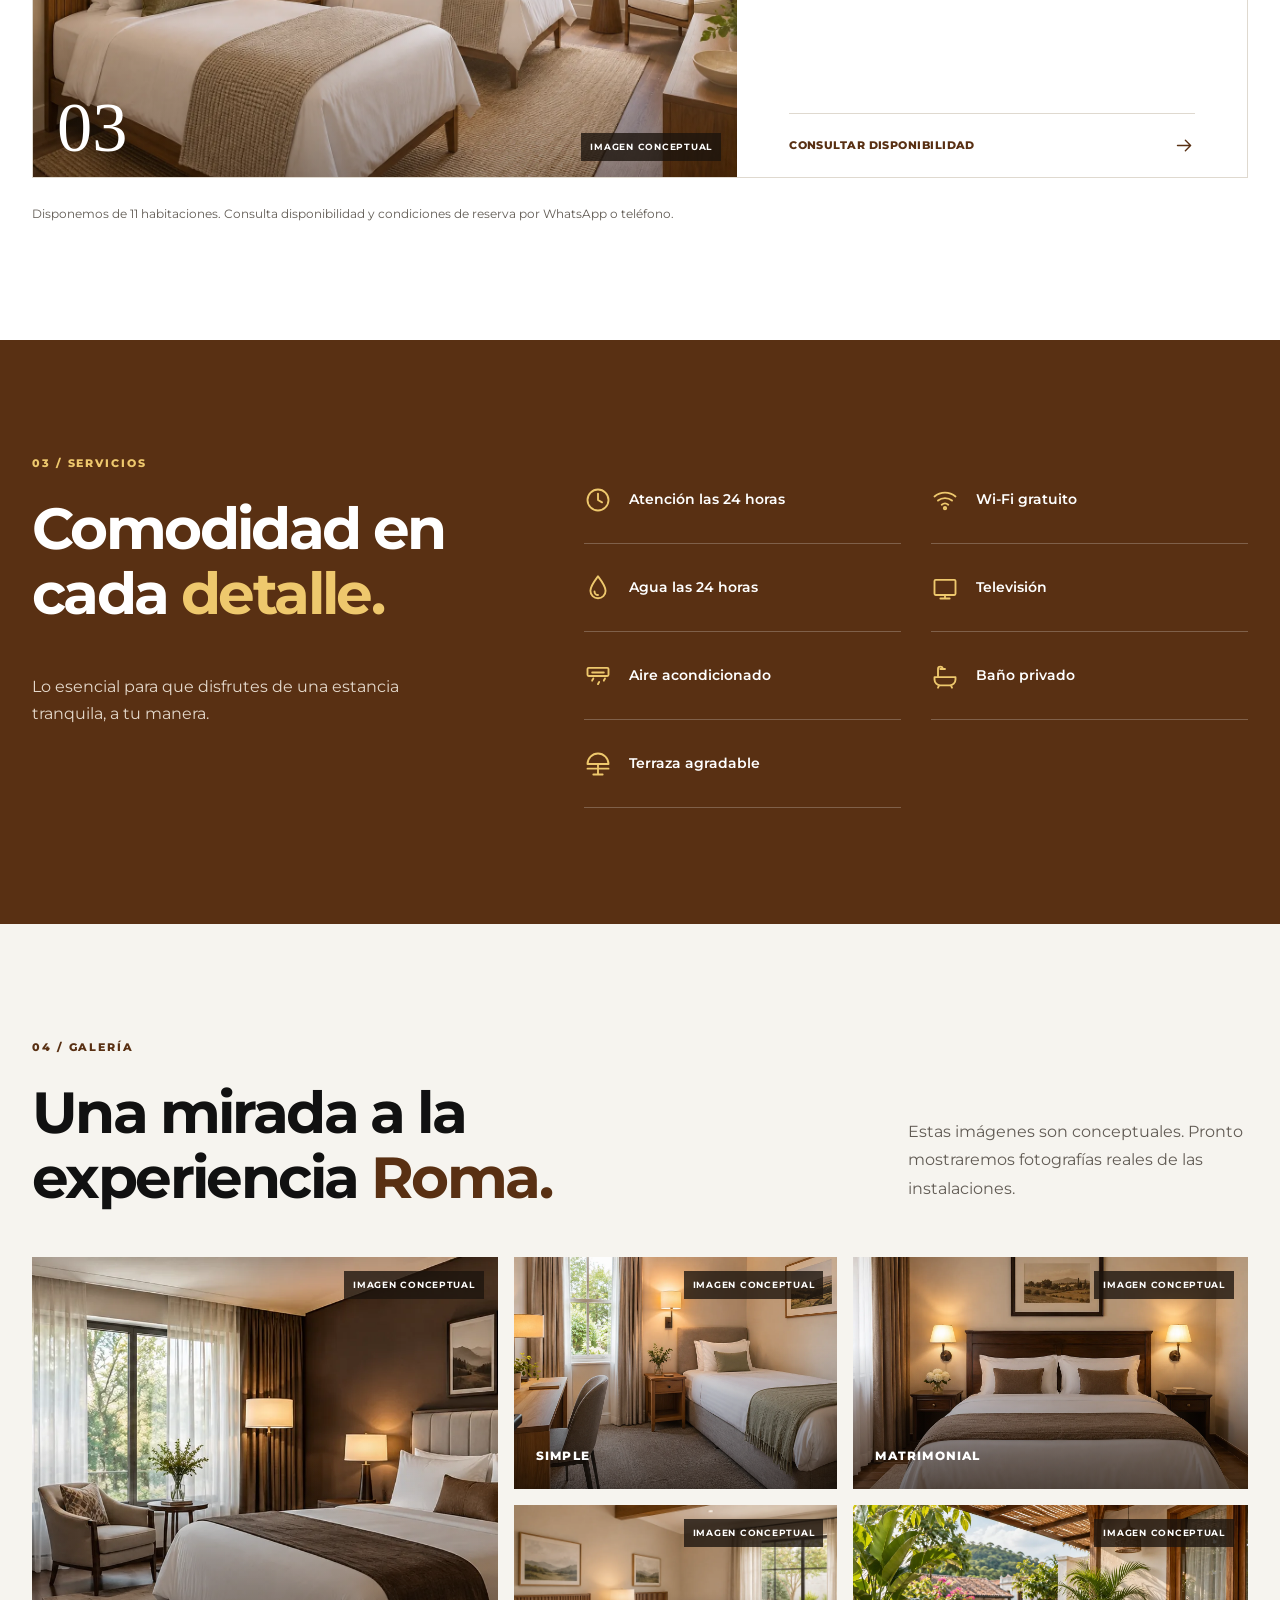
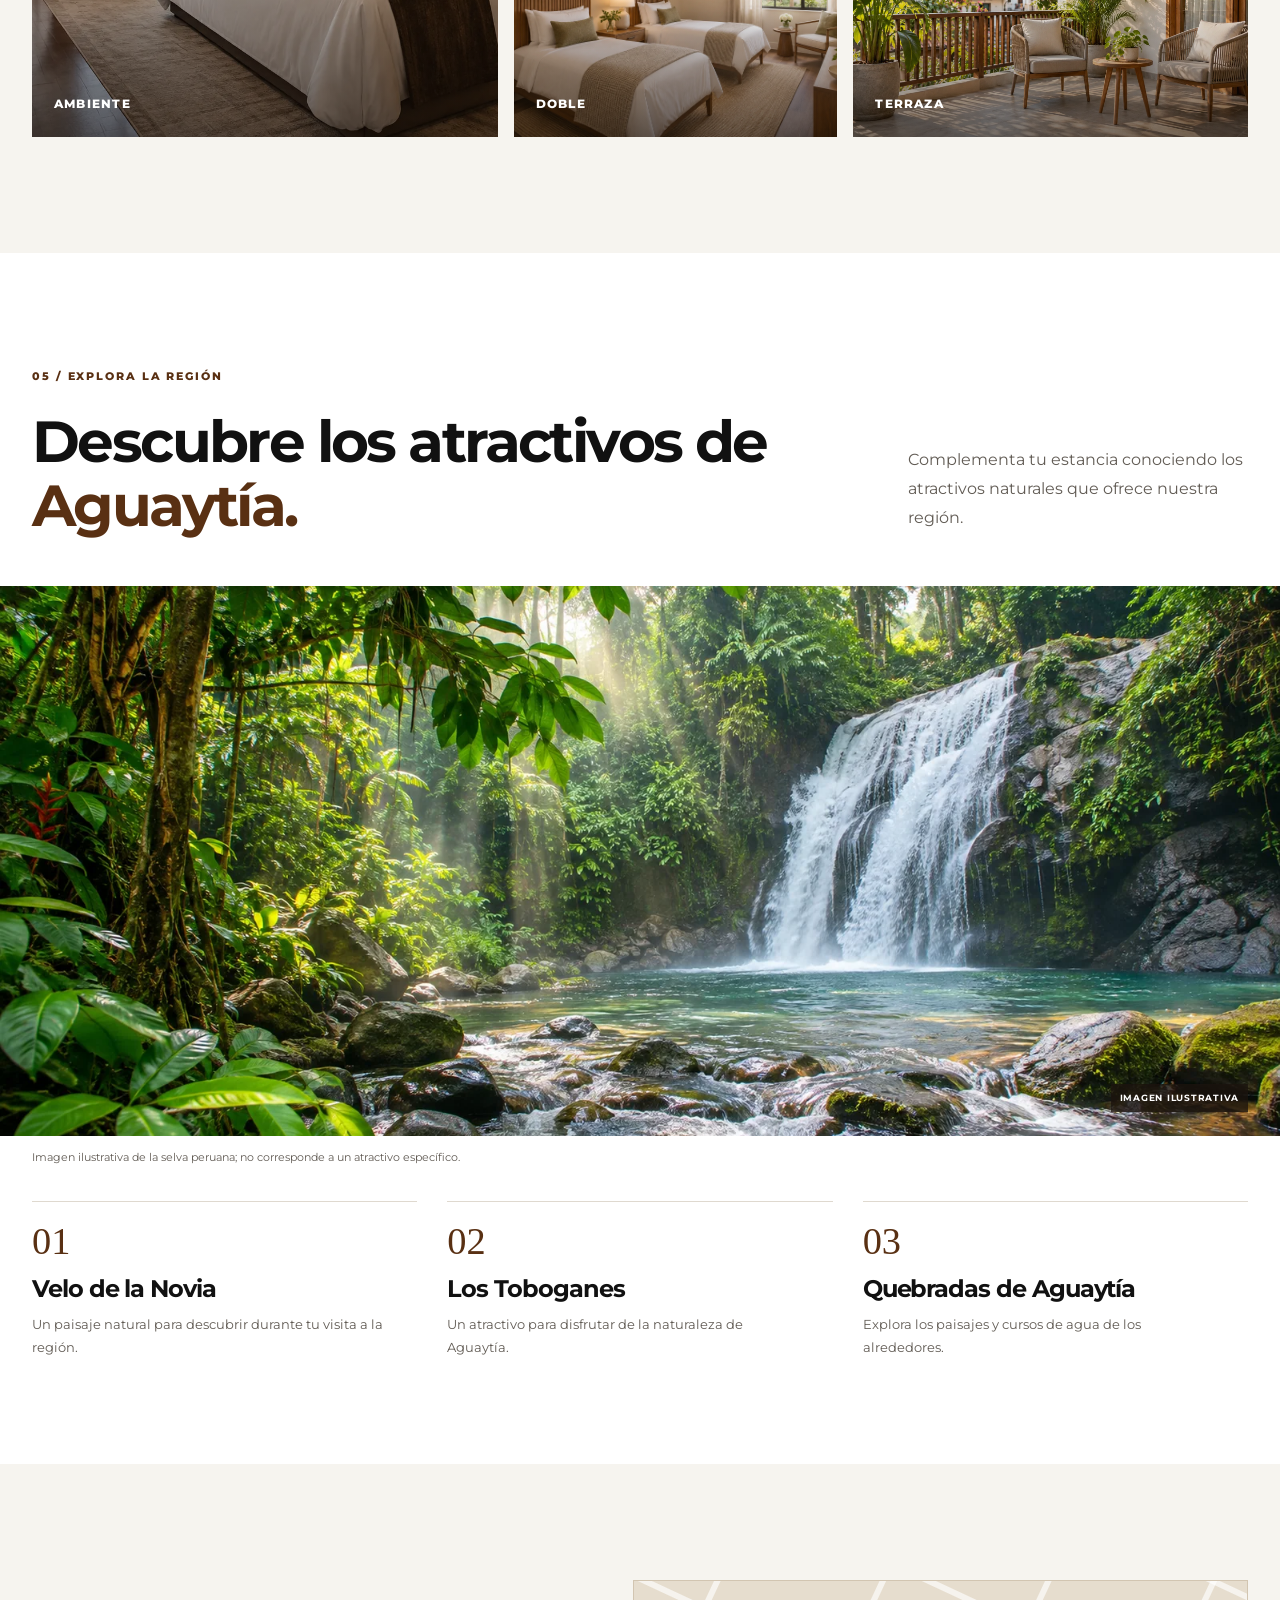
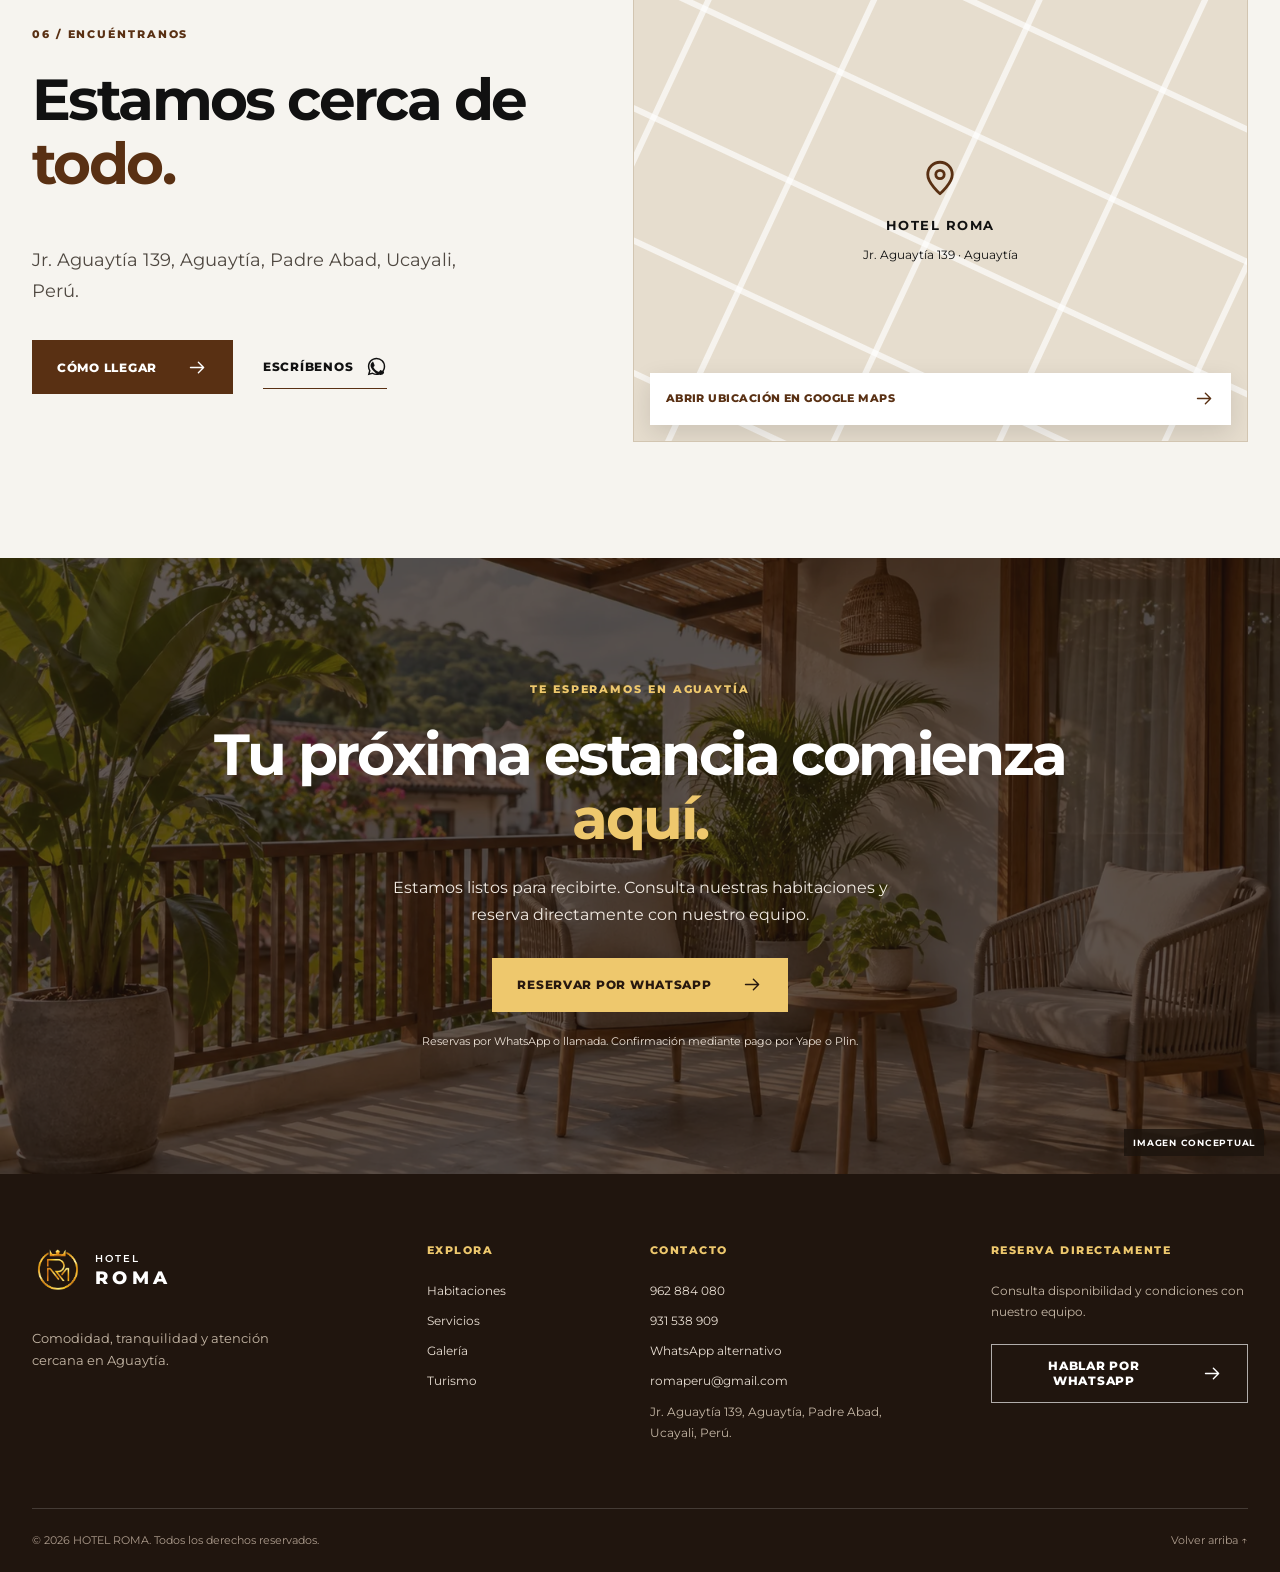
==== commit f51bf256: "ACTUALIZACIÓN WEB" ====
--- a/index.html
+++ b/index.html
@@ -1,24 +1,48 @@
-﻿<!doctype html>
+<!doctype html>
 <html lang="es-PE">
 <head>
   <meta charset="utf-8">
   <meta name="viewport" content="width=device-width, initial-scale=1">
   <meta name="theme-color" content="#593013">
-  <title>Hospedaje Roma | Habitaciones cómodas en Aguaytía</title>
-  <meta name="description" content="Descansa en Hospedaje Roma, Aguaytía. Habitaciones con baño privado, Wi-Fi, TV y aire acondicionado. Consulta disponibilidad y reserva por WhatsApp.">
+  <title>Hotel Roma | Aguaytía</title>
+  <meta name="description" content="Descansa en Hotel Roma, Aguaytía. Habitaciones con baño privado, Wi-Fi, TV y aire acondicionado. Consulta disponibilidad y reserva por WhatsApp.">
+  <link rel="canonical" href="https://hotelroma.pe/">
+
+  <!-- Open Graph / Redes Sociales -->
   <meta property="og:type" content="website">
   <meta property="og:locale" content="es_PE">
-  <meta property="og:title" content="Hospedaje Roma | Habitaciones cómodas en Aguaytía">
-  <meta property="og:description" content="Un espacio cómodo y acogedor para descansar en Aguaytía. Consulta tu habitación directamente por WhatsApp.">
-  <meta property="og:site_name" content="Hospedaje Roma">
-  <link rel="icon" href="data:,">
+  <meta property="og:site_name" content="Hotel Roma">
+  <meta property="og:title" content="Hotel Roma | Aguaytía">
+  <meta property="og:description" content="Descansa en Hotel Roma, Aguaytía. Habitaciones con baño privado, Wi-Fi, TV y aire acondicionado. Consulta disponibilidad y reserva por WhatsApp.">
+  <!-- CONFIGURACIÓN PENDIENTE: Reemplazar 'https://hotelroma.pe' por el dominio definitivo de producción cuando esté configurado -->
+  <meta property="og:url" content="https://hotelroma.pe/">
+  <meta property="og:image" content="https://hotelroma.pe/assets/images/og/hotel-roma-share.jpg">
+  <meta property="og:image:secure_url" content="https://hotelroma.pe/assets/images/og/hotel-roma-share.jpg">
+  <meta property="og:image:type" content="image/jpeg">
+  <meta property="og:image:width" content="1200">
+  <meta property="og:image:height" content="630">
+  <meta property="og:image:alt" content="Hotel Roma en Aguaytía - Habitaciones cómodas y atención preferencial">
+
+  <!-- Twitter Cards -->
+  <meta name="twitter:card" content="summary_large_image">
+  <meta name="twitter:title" content="Hotel Roma | Aguaytía">
+  <meta name="twitter:description" content="Descansa en Hotel Roma, Aguaytía. Habitaciones con baño privado, Wi-Fi, TV y aire acondicionado. Consulta disponibilidad y reserva por WhatsApp.">
+  <meta name="twitter:image" content="https://hotelroma.pe/assets/images/og/hotel-roma-share.jpg">
+  <meta name="twitter:image:alt" content="Hotel Roma en Aguaytía - Habitaciones cómodas y atención preferencial">
+
+  <!-- Favicon e iconos -->
+  <link rel="icon" href="favicon.ico" sizes="any">
+  <link rel="icon" type="image/png" sizes="32x32" href="assets/images/logo/favicon-32x32.png">
+  <link rel="icon" type="image/png" sizes="16x16" href="assets/images/logo/favicon-16x16.png">
+  <link rel="icon" type="image/webp" href="assets/images/logo/logo-hotel-roma.webp">
+  <link rel="apple-touch-icon" href="assets/images/logo/apple-touch-icon.png">
   <link rel="preconnect" href="https://fonts.googleapis.com">
   <link rel="preconnect" href="https://fonts.gstatic.com" crossorigin>
   <link href="https://fonts.googleapis.com/css2?family=Montserrat:wght@400;500;600;700;800&display=swap" rel="stylesheet" media="print" onload="this.media='all'">
   <link rel="preload" as="image" href="assets/images/temporary/hero-hospedaje.webp">
   <link rel="stylesheet" href="styles.css">
   <script type="application/ld+json">
-    {"@context":"https://schema.org","@type":"LodgingBusiness","name":"HOSPEDAJE ROMA","description":"Hospedaje con 11 habitaciones, baño privado, Wi-Fi, televisión, aire acondicionado y atención las 24 horas en Aguaytía.","address":{"@type":"PostalAddress","streetAddress":"Jr. Aguaytía 139","addressLocality":"Aguaytía","addressRegion":"Ucayali","addressCountry":"PE"},"telephone":["+51962884080","+51931538909"],"email":"romaperu@gmail.com","numberOfRooms":11,"amenityFeature":[{"@type":"LocationFeatureSpecification","name":"Wi-Fi","value":true},{"@type":"LocationFeatureSpecification","name":"Baño privado","value":true},{"@type":"LocationFeatureSpecification","name":"Aire acondicionado","value":true},{"@type":"LocationFeatureSpecification","name":"Televisión","value":true}]}
+    {"@context":"https://schema.org","@type":"Hotel","name":"HOTEL ROMA","description":"Hotel con 11 habitaciones, baño privado, Wi-Fi, televisión, aire acondicionado y atención las 24 horas en Aguaytía.","image":"assets/images/logo/logo-hotel-roma.webp","address":{"@type":"PostalAddress","streetAddress":"Jr. Aguaytía 139","addressLocality":"Aguaytía","addressRegion":"Ucayali","addressCountry":"PE"},"telephone":["+51962884080","+51931538909"],"email":"romaperu@gmail.com","numberOfRooms":11,"amenityFeature":[{"@type":"LocationFeatureSpecification","name":"Wi-Fi","value":true},{"@type":"LocationFeatureSpecification","name":"Baño privado","value":true},{"@type":"LocationFeatureSpecification","name":"Aire acondicionado","value":true},{"@type":"LocationFeatureSpecification","name":"Televisión","value":true}]}
   </script>
   <script src="config.js" defer></script>
   <script src="script.js" defer></script>
@@ -27,7 +51,7 @@
   <a class="skip-link" href="#contenido">Ir al contenido</a>
   <svg class="icon-defs" xmlns="http://www.w3.org/2000/svg" aria-hidden="true">
     <symbol id="icon-arrow" viewBox="0 0 24 24"><path d="M4 12h15m-6-6 6 6-6 6"/></symbol>
-    <symbol id="icon-whatsapp" viewBox="0 0 24 24"><path d="M20.4 11.8a8.4 8.4 0 0 1-12.3 7.4L3 20.5l1.4-5a8.4 8.4 0 1 1 16-3.7Z"/><path d="M8.4 8.1c-.4.1-.9.8-.9 1.5 0 1.8 2.5 4.6 4.7 5.5 1.8.8 2.5.3 2.9-.2l.6-1.1-2.1-1-1 1c-1.3-.5-2.3-1.5-2.9-2.8l1-1-1-2c-.5-.1-.9-.1-1.3.1Z"/></symbol>
+    <symbol id="icon-whatsapp" viewBox="0 0 24 24"><path fill="currentColor" stroke="none" d="M12.04 2c-5.46 0-9.91 4.45-9.91 9.91 0 1.75.46 3.45 1.32 4.95L2.05 22l5.25-1.38c1.45.79 3.08 1.21 4.74 1.21 5.46 0 9.91-4.45 9.91-9.91 0-2.65-1.03-5.14-2.9-7.01A9.816 9.816 0 0 0 12.04 2m.01 1.67c2.2 0 4.26.86 5.82 2.42a8.225 8.225 0 0 1 2.41 5.83c0 4.54-3.7 8.24-8.24 8.24-1.48 0-2.93-.4-4.2-1.15l-.3-.18-3.12.82.83-3.04-.2-.31a8.196 8.196 0 0 1-1.26-4.38c0-4.54 3.7-8.24 8.24-8.24m-4.52 3.6c-.25 0-.66.09-1 .47-.35.37-1.33 1.3-1.33 3.17 0 1.87 1.36 3.68 1.55 3.93.19.26 2.68 4.09 6.5 5.73.91.39 1.62.62 2.17.8.91.29 1.74.25 2.4.15.73-.11 2.25-.92 2.57-1.81.32-.89.32-1.65.22-1.81-.09-.16-.36-.26-.76-.46s-2.36-1.16-2.73-1.3c-.36-.13-.63-.2-.89.2-.27.4-.99 1.25-1.22 1.51-.23.26-.45.29-.85.1s-1.7-.63-3.23-2c-1.2-1.07-2-2.39-2.24-2.79-.24-.4-.03-.62.17-.82.18-.18.4-.47.6-.7.2-.23.27-.4.4-.66.13-.26.07-.5-.03-.7s-.88-2.12-1.21-2.91c-.32-.77-.65-.67-.9-.68-.23-.01-.5-.01-.76-.01"/></symbol>
     <symbol id="icon-pin" viewBox="0 0 24 24"><path d="M19 10c0 5-7 11-7 11S5 15 5 10a7 7 0 1 1 14 0Z"/><circle cx="12" cy="10" r="2.4"/></symbol>
     <symbol id="icon-clock" viewBox="0 0 24 24"><circle cx="12" cy="12" r="9"/><path d="M12 6.5V12l3.5 2"/></symbol>
     <symbol id="icon-wifi" viewBox="0 0 24 24"><path d="M3 9a14 14 0 0 1 18 0M6 12.5a9.5 9.5 0 0 1 12 0M9.2 16a4.5 4.5 0 0 1 5.6 0"/><circle cx="12" cy="19" r="1"/></symbol>
@@ -45,9 +69,8 @@
 
   <header class="site-header" id="site-header">
     <div class="header-inner wrap">
-      <a class="brand" href="#inicio" aria-label="Hospedaje Roma, ir al inicio">
-        
-        <span class="brand-name">HOSPEDAJE <strong>ROMA</strong></span>
+      <a class="brand" href="#inicio" aria-label="Hotel Roma, ir al inicio">
+        <img class="brand-logo" src="assets/images/logo/logo-hotel-roma.webp" alt="Hotel Roma - Aguaytía" width="52" height="52">
       </a>
       <nav class="desktop-nav" aria-label="Navegación principal">
         <a href="#inicio">Inicio</a><a href="#habitaciones">Habitaciones</a><a href="#servicios">Servicios</a><a href="#galeria">Galería</a><a href="#turismo">Turismo</a><a href="#contacto">Contacto</a>
@@ -67,7 +90,7 @@
       <div class="hero-shade" aria-hidden="true"></div>
       <div class="hero-copy wrap">
         <div class="hero-content">
-          <p class="eyebrow light">HOSPEDAJE ROMA <span></span> AGUAYTÍA</p>
+          <p class="eyebrow light">HOTEL ROMA <span></span> AGUAYTÍA</p>
           <h1 id="hero-title">Tu descanso merece un lugar <em>especial.</em></h1>
           <p class="hero-description">Habitaciones cómodas, atención cercana y la tranquilidad que buscas en Aguaytía.</p>
           <div class="hero-actions"><a class="button button-gold" data-whatsapp="general" href="#contacto">Reservar ahora <svg class="icon"><use href="#icon-arrow"/></svg></a><a class="text-link light-link" href="#habitaciones">Conocer habitaciones <svg class="icon"><use href="#icon-arrow"/></svg></a></div>
@@ -78,7 +101,7 @@
 
     <section class="intro section" id="presentacion" aria-labelledby="intro-title">
       <div class="wrap intro-grid">
-        <div class="intro-copy"><p class="eyebrow">01 / BIENVENIDOS</p><h2 id="intro-title">Un espacio pensado para tu <em>comodidad.</em></h2><p>En Hospedaje Roma encontrarás un ambiente moderno, seguro y acogedor para descansar cerca del centro de Aguaytía. Habitaciones amplias, camas cómodas y atención preferencial te esperan.</p><div class="intro-facts"><div><svg class="icon"><use href="#icon-pin"/></svg><span>Cerca del centro</span></div><div><svg class="icon"><use href="#icon-clock"/></svg><span>Atención las 24 horas</span></div><div><svg class="icon"><use href="#icon-bath"/></svg><span>Baño privado</span></div><div><svg class="icon"><use href="#icon-shield"/></svg><span>Ambiente seguro</span></div></div></div>
+        <div class="intro-copy"><p class="eyebrow">01 / BIENVENIDOS</p><h2 id="intro-title">Un espacio pensado para tu <em>comodidad.</em></h2><p>En Hotel Roma encontrarás un ambiente moderno, seguro y acogedor para descansar cerca del centro de Aguaytía. Habitaciones amplias, camas cómodas y atención preferencial te esperan.</p><div class="intro-facts"><div><svg class="icon"><use href="#icon-pin"/></svg><span>Cerca del centro</span></div><div><svg class="icon"><use href="#icon-clock"/></svg><span>Atención las 24 horas</span></div><div><svg class="icon"><use href="#icon-bath"/></svg><span>Baño privado</span></div><div><svg class="icon"><use href="#icon-shield"/></svg><span>Ambiente seguro</span></div></div></div>
         <div class="intro-photo photo-slot" data-photo="matrimonial" role="img" aria-label="Espacio para imagen conceptual de un dormitorio"><span class="photo-slot-label">IMAGEN CONCEPTUAL PENDIENTE</span></div>
       </div>
       <div class="wrap intro-band"><span>DESCANSA A TU RITMO</span><span>11 HABITACIONES PARA RECIBIRTE</span></div>
@@ -117,13 +140,13 @@
       <div class="wrap tourism-grid"><article><span>01</span><h3>Velo de la Novia</h3><p>Un paisaje natural para descubrir durante tu visita a la región.</p></article><article><span>02</span><h3>Los Toboganes</h3><p>Un atractivo para disfrutar de la naturaleza de Aguaytía.</p></article><article><span>03</span><h3>Quebradas de Aguaytía</h3><p>Explora los paisajes y cursos de agua de los alrededores.</p></article></div>
     </section>
 
-    <section class="location section" id="contacto" aria-labelledby="location-title"><div class="wrap location-grid"><div class="location-copy"><p class="eyebrow">06 / ENCUÉNTRANOS</p><h2 id="location-title">Estamos cerca de <em>todo.</em></h2><p class="location-address" data-address>Jr. Aguaytía 139, Aguaytía, Padre Abad, Ucayali, Perú.</p><div class="location-actions"><a class="button button-dark" data-map href="https://www.google.com/maps/search/?api=1&amp;query=Jr.%20Aguayt%C3%ADa%20139%2C%20Aguayt%C3%ADa%2C%20Padre%20Abad%2C%20Ucayali%2C%20Per%C3%BA" target="_blank" rel="noopener noreferrer">Cómo llegar <svg class="icon"><use href="#icon-arrow"/></svg></a><a class="text-link" data-whatsapp="general" href="mailto:romaperu@gmail.com">Escríbenos <svg class="icon"><use href="#icon-whatsapp"/></svg></a></div></div><div class="map-panel"><div class="map-fallback" aria-hidden="true"><svg class="icon"><use href="#icon-pin"/></svg><strong>HOSPEDAJE ROMA</strong><span>Jr. Aguaytía 139 · Aguaytía</span></div><iframe title="Mapa de Hospedaje Roma en Aguaytía" src="https://www.google.com/maps?q=Jr.%20Aguayt%C3%ADa%20139%2C%20Aguayt%C3%ADa%2C%20Padre%20Abad%2C%20Ucayali%2C%20Per%C3%BA&amp;output=embed" loading="lazy" referrerpolicy="no-referrer-when-downgrade"></iframe><a data-map href="https://www.google.com/maps/search/?api=1&amp;query=Jr.%20Aguayt%C3%ADa%20139%2C%20Aguayt%C3%ADa%2C%20Padre%20Abad%2C%20Ucayali%2C%20Per%C3%BA" target="_blank" rel="noopener noreferrer">Abrir ubicación en Google Maps <svg class="icon"><use href="#icon-arrow"/></svg></a></div></div></section>
+    <section class="location section" id="contacto" aria-labelledby="location-title"><div class="wrap location-grid"><div class="location-copy"><p class="eyebrow">06 / ENCUÉNTRANOS</p><h2 id="location-title">Estamos cerca de <em>todo.</em></h2><p class="location-address" data-address>Jr. Aguaytía 139, Aguaytía, Padre Abad, Ucayali, Perú.</p><div class="location-actions"><a class="button button-dark" data-map href="https://www.google.com/maps/search/?api=1&amp;query=Jr.%20Aguayt%C3%ADa%20139%2C%20Aguayt%C3%ADa%2C%20Padre%20Abad%2C%20Ucayali%2C%20Per%C3%BA" target="_blank" rel="noopener noreferrer">Cómo llegar <svg class="icon"><use href="#icon-arrow"/></svg></a><a class="text-link" data-whatsapp="general" href="mailto:romaperu@gmail.com">Escríbenos <svg class="icon icon-whatsapp"><use href="#icon-whatsapp"/></svg></a></div></div><div class="map-panel"><div class="map-fallback" aria-hidden="true"><svg class="icon"><use href="#icon-pin"/></svg><strong>HOTEL ROMA</strong><span>Jr. Aguaytía 139 · Aguaytía</span></div><iframe title="Mapa de Hotel Roma en Aguaytía" src="https://www.google.com/maps?q=Jr.%20Aguayt%C3%ADa%20139%2C%20Aguayt%C3%ADa%2C%20Padre%20Abad%2C%20Ucayali%2C%20Per%C3%BA&amp;output=embed" loading="lazy" referrerpolicy="no-referrer-when-downgrade"></iframe><a data-map href="https://www.google.com/maps/search/?api=1&amp;query=Jr.%20Aguayt%C3%ADa%20139%2C%20Aguayt%C3%ADa%2C%20Padre%20Abad%2C%20Ucayali%2C%20Per%C3%BA" target="_blank" rel="noopener noreferrer">Abrir ubicación en Google Maps <svg class="icon"><use href="#icon-arrow"/></svg></a></div></div></section>
 
     <section class="closing" aria-labelledby="closing-title"><div class="closing-photo photo-slot" data-photo="terraza" role="img" aria-label="Imagen conceptual de una terraza"><span class="photo-slot-label">IMAGEN CONCEPTUAL PENDIENTE</span></div><div class="wrap closing-inner"><p class="eyebrow light">TE ESPERAMOS EN AGUAYTÍA</p><h2 id="closing-title">Tu próxima estancia comienza <em>aquí.</em></h2><p>Estamos listos para recibirte. Consulta nuestras habitaciones y reserva directamente con nuestro equipo.</p><a class="button button-gold" data-whatsapp="general" href="#contacto">Reservar por WhatsApp <svg class="icon"><use href="#icon-arrow"/></svg></a><small>Reservas por WhatsApp o llamada. Confirmación mediante pago por Yape o Plin.</small></div></section>
   </main>
 
-  <footer class="footer"><div class="wrap footer-main"><div class="footer-brand"><a class="brand" href="#inicio"><span class="brand-name">HOSPEDAJE <strong>ROMA</strong></span></a><p>Comodidad, tranquilidad y atención cercana en Aguaytía.</p></div><div class="footer-column"><h2>Explora</h2><a href="#habitaciones">Habitaciones</a><a href="#servicios">Servicios</a><a href="#galeria">Galería</a><a href="#turismo">Turismo</a></div><div class="footer-column"><h2>Contacto</h2><a data-phone="primary" href="tel:+51962884080">962 884 080</a><a data-phone="secondary" href="tel:+51931538909">931 538 909</a><a data-whatsapp="general" data-whatsapp-phone="secondary" href="#contacto">WhatsApp alternativo</a><a data-email href="mailto:romaperu@gmail.com">romaperu@gmail.com</a><p data-address>Jr. Aguaytía 139, Aguaytía, Padre Abad, Ucayali, Perú.</p></div><div class="footer-column footer-reserve"><h2>Reserva directamente</h2><p>Consulta disponibilidad y condiciones con nuestro equipo.</p><a class="button button-outline" data-whatsapp="general" href="#contacto">Hablar por WhatsApp <svg class="icon"><use href="#icon-arrow"/></svg></a></div></div><div class="wrap footer-bottom"><span>© <span id="year">2026</span> HOSPEDAJE ROMA. Todos los derechos reservados.</span><a href="#inicio">Volver arriba ↑</a></div></footer>
-  <a class="whatsapp-float" data-whatsapp="general" href="#contacto" aria-label="Consultar por WhatsApp"><svg class="icon"><use href="#icon-whatsapp"/></svg></a>
+  <footer class="footer"><div class="wrap footer-main"><div class="footer-brand"><a class="brand" href="#inicio" aria-label="Hotel Roma, ir al inicio"><img class="brand-logo" src="assets/images/logo/logo-hotel-roma.webp" alt="Hotel Roma - Aguaytía" width="48" height="48"><span class="brand-name">HOTEL <strong>ROMA</strong></span></a><p>Comodidad, tranquilidad y atención cercana en Aguaytía.</p></div><div class="footer-column"><h2>Explora</h2><a href="#habitaciones">Habitaciones</a><a href="#servicios">Servicios</a><a href="#galeria">Galería</a><a href="#turismo">Turismo</a></div><div class="footer-column"><h2>Contacto</h2><a data-phone="primary" href="tel:+51962884080">962 884 080</a><a data-phone="secondary" href="tel:+51931538909">931 538 909</a><a data-whatsapp="general" data-whatsapp-phone="secondary" href="#contacto">WhatsApp alternativo</a><a data-email href="mailto:romaperu@gmail.com">romaperu@gmail.com</a><p data-address>Jr. Aguaytía 139, Aguaytía, Padre Abad, Ucayali, Perú.</p></div><div class="footer-column footer-reserve"><h2>Reserva directamente</h2><p>Consulta disponibilidad y condiciones con nuestro equipo.</p><a class="button button-outline" data-whatsapp="general" href="#contacto">Hablar por WhatsApp <svg class="icon"><use href="#icon-arrow"/></svg></a></div></div><div class="wrap footer-bottom"><span>© <span id="year">2026</span> HOTEL ROMA. Todos los derechos reservados.</span><a href="#inicio">Volver arriba ↑</a></div></footer>
+  <a class="whatsapp-float" data-whatsapp="general" href="#contacto" aria-label="Contactar por WhatsApp a Hotel Roma"><svg class="icon" aria-hidden="true"><use href="#icon-whatsapp"/></svg></a>
 
   <dialog class="lightbox" id="lightbox" aria-label="Galería de fotografías"><button class="lightbox-close" type="button" aria-label="Cerrar galería"><svg class="icon"><use href="#icon-close"/></svg></button><button class="lightbox-prev" type="button" aria-label="Fotografía anterior"><svg class="icon"><use href="#icon-chevron"/></svg></button><figure><img alt=""><figcaption></figcaption></figure><button class="lightbox-next" type="button" aria-label="Fotografía siguiente"><svg class="icon"><use href="#icon-chevron"/></svg></button></dialog>
 </body>
--- a/styles.css
+++ b/styles.css
@@ -64,7 +64,7 @@
 .site-header.is-scrolled, .site-header.menu-active { background: var(--brown-deep); box-shadow: 0 8px 25px rgba(0,0,0,.12); }
 .header-inner { display: flex; align-items: center; gap: 30px; height: 86px; }
 .brand { display: inline-flex; align-items: center; gap: 11px; min-width: max-content; color: var(--white); line-height: 1.1; }
-.brand-logo { display: block; width: 48px; height: 48px; flex: none; object-fit: contain; }
+.brand-logo { display: block; width: 52px; height: 52px; flex: none; object-fit: contain; border-radius: 50%; mix-blend-mode: screen; }
 .brand-name { display: flex; flex-direction: column; font-size: .63rem; font-weight: 600; letter-spacing: .2em; }
 .brand-name strong { margin-top: 3px; font-size: 1.13rem; font-weight: 800; letter-spacing: .24em; }
 .desktop-nav { display: flex; align-items: center; justify-content: center; gap: clamp(14px, 1.6vw, 26px); flex: 1; }
@@ -193,9 +193,15 @@
 .footer-column p { margin: 0; color: #c5b7a6; font-size: .78rem; line-height: 1.7; }
 .footer-reserve .button { margin-top: 13px; white-space: normal; text-align: center; }
 .footer-bottom { display: flex; justify-content: space-between; gap: 20px; padding: 22px 0; border-top: 1px solid rgba(255,255,255,.16); color: #ad9c8d; font-size: .68rem; }
-.whatsapp-float { position: fixed; right: 23px; bottom: 22px; z-index: 25; display: grid; place-items: center; width: 56px; height: 56px; border-radius: 50%; background: #25d366; color: var(--white); box-shadow: 0 7px 22px rgba(0,0,0,.22); transition: transform .2s; }
-.whatsapp-float:hover { transform: translateY(-3px); }
-.whatsapp-float .icon { width: 29px; height: 29px; stroke-width: 1.8; }
+@keyframes whatsapp-pulse {
+  0% { box-shadow: 0 0 0 0 rgba(37, 211, 102, 0.65), 0 7px 22px rgba(0,0,0,.22); }
+  65% { box-shadow: 0 0 0 14px rgba(37, 211, 102, 0), 0 7px 22px rgba(0,0,0,.22); }
+  100% { box-shadow: 0 0 0 0 rgba(37, 211, 102, 0), 0 7px 22px rgba(0,0,0,.22); }
+}
+.whatsapp-float { position: fixed; right: 23px; bottom: 22px; z-index: 25; display: grid; place-items: center; width: 58px; height: 58px; border-radius: 50%; background: #25d366; color: var(--white); box-shadow: 0 7px 22px rgba(0,0,0,.22); transition: transform .22s cubic-bezier(0.34, 1.56, 0.64, 1), background-color .2s; animation: whatsapp-pulse 2.8s cubic-bezier(0.4, 0, 0.2, 1) infinite; }
+.whatsapp-float:hover { transform: translateY(-3px) scale(1.05); background: #20ba5a; }
+.whatsapp-float .icon { width: 32px; height: 32px; fill: var(--white); stroke: none; }
+.icon-whatsapp, svg.icon:has(use[href="#icon-whatsapp"]) { fill: currentColor; stroke: none; }
 
 /* Visor fotográfico */
 .lightbox { max-width: calc(100vw - 32px); max-height: calc(100vh - 32px); padding: 20px; border: 0; background: #20150e; color: var(--white); }
@@ -227,6 +233,7 @@
   .wrap { width: min(calc(100% - 40px), var(--wrap)); }
   .desktop-nav, .header-book { display: none; }
   .header-inner { justify-content: space-between; height: 74px; }
+  .brand-logo { width: 46px; height: 46px; }
   .menu-toggle { display: flex; flex-direction: column; justify-content: center; align-items: center; gap: 6px; width: 48px; height: 48px; border: 1px solid rgba(255,255,255,.55); background: none; color: var(--white); cursor: pointer; }
   .menu-toggle span { display: block; width: 21px; height: 1.5px; background: currentColor; transition: transform .2s; }
   .menu-active .menu-toggle span:first-child { transform: translateY(3.75px) rotate(45deg); }
@@ -279,9 +286,11 @@
   .footer-main { padding: 55px 0; }
   .footer-bottom { flex-direction: column; }
   .whatsapp-float { right: 16px; bottom: 16px; width: 52px; height: 52px; }
+  .whatsapp-float .icon { width: 28px; height: 28px; }
 }
 @media (max-width: 450px) {
   .wrap { width: calc(100% - 32px); }
+  .brand-logo { width: 42px; height: 42px; }
   .brand-name { font-size: .53rem; }
   .brand-name strong { font-size: .95rem; }
   .eyebrow { margin-bottom: 20px; }
@@ -319,4 +328,5 @@
 @media (prefers-reduced-motion: reduce) {
   html { scroll-behavior: auto; }
   *, *::before, *::after { animation-duration: .01ms !important; transition-duration: .01ms !important; }
-}
+  .whatsapp-float { animation: none !important; }
+}
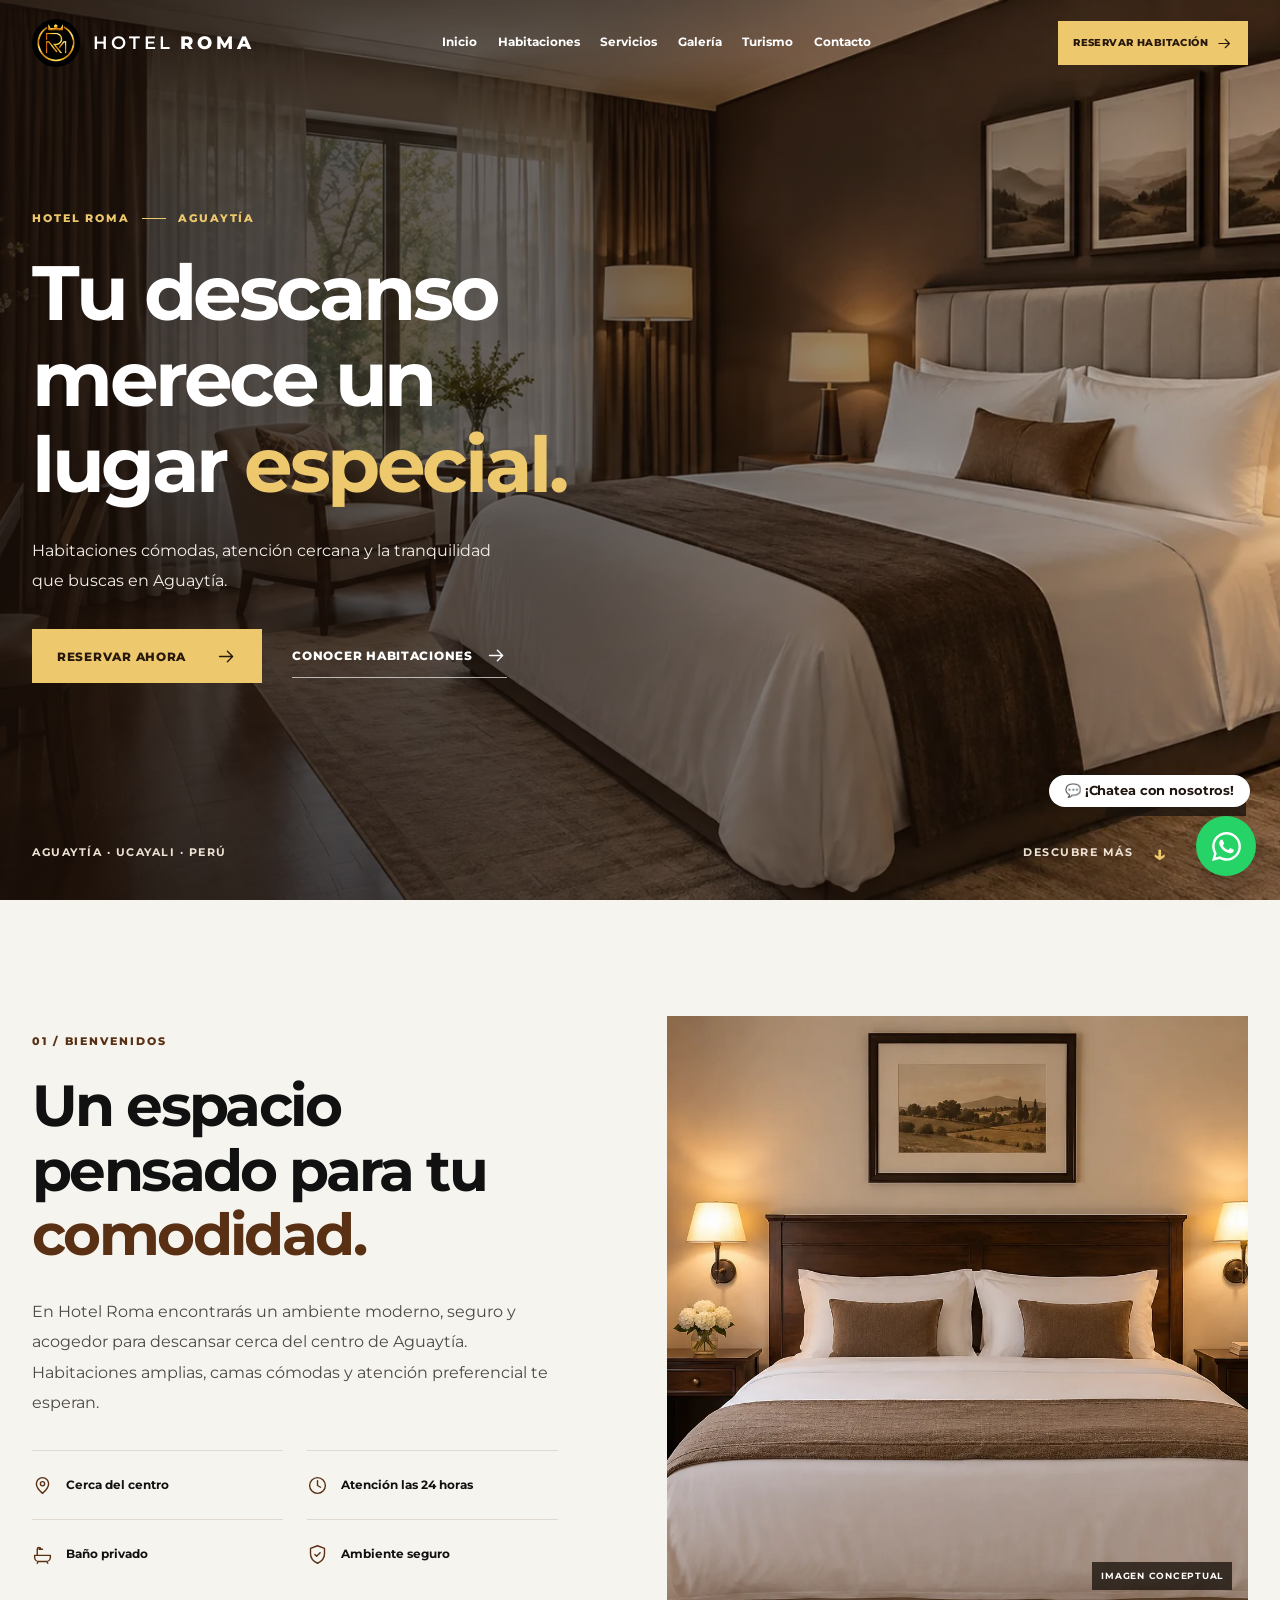
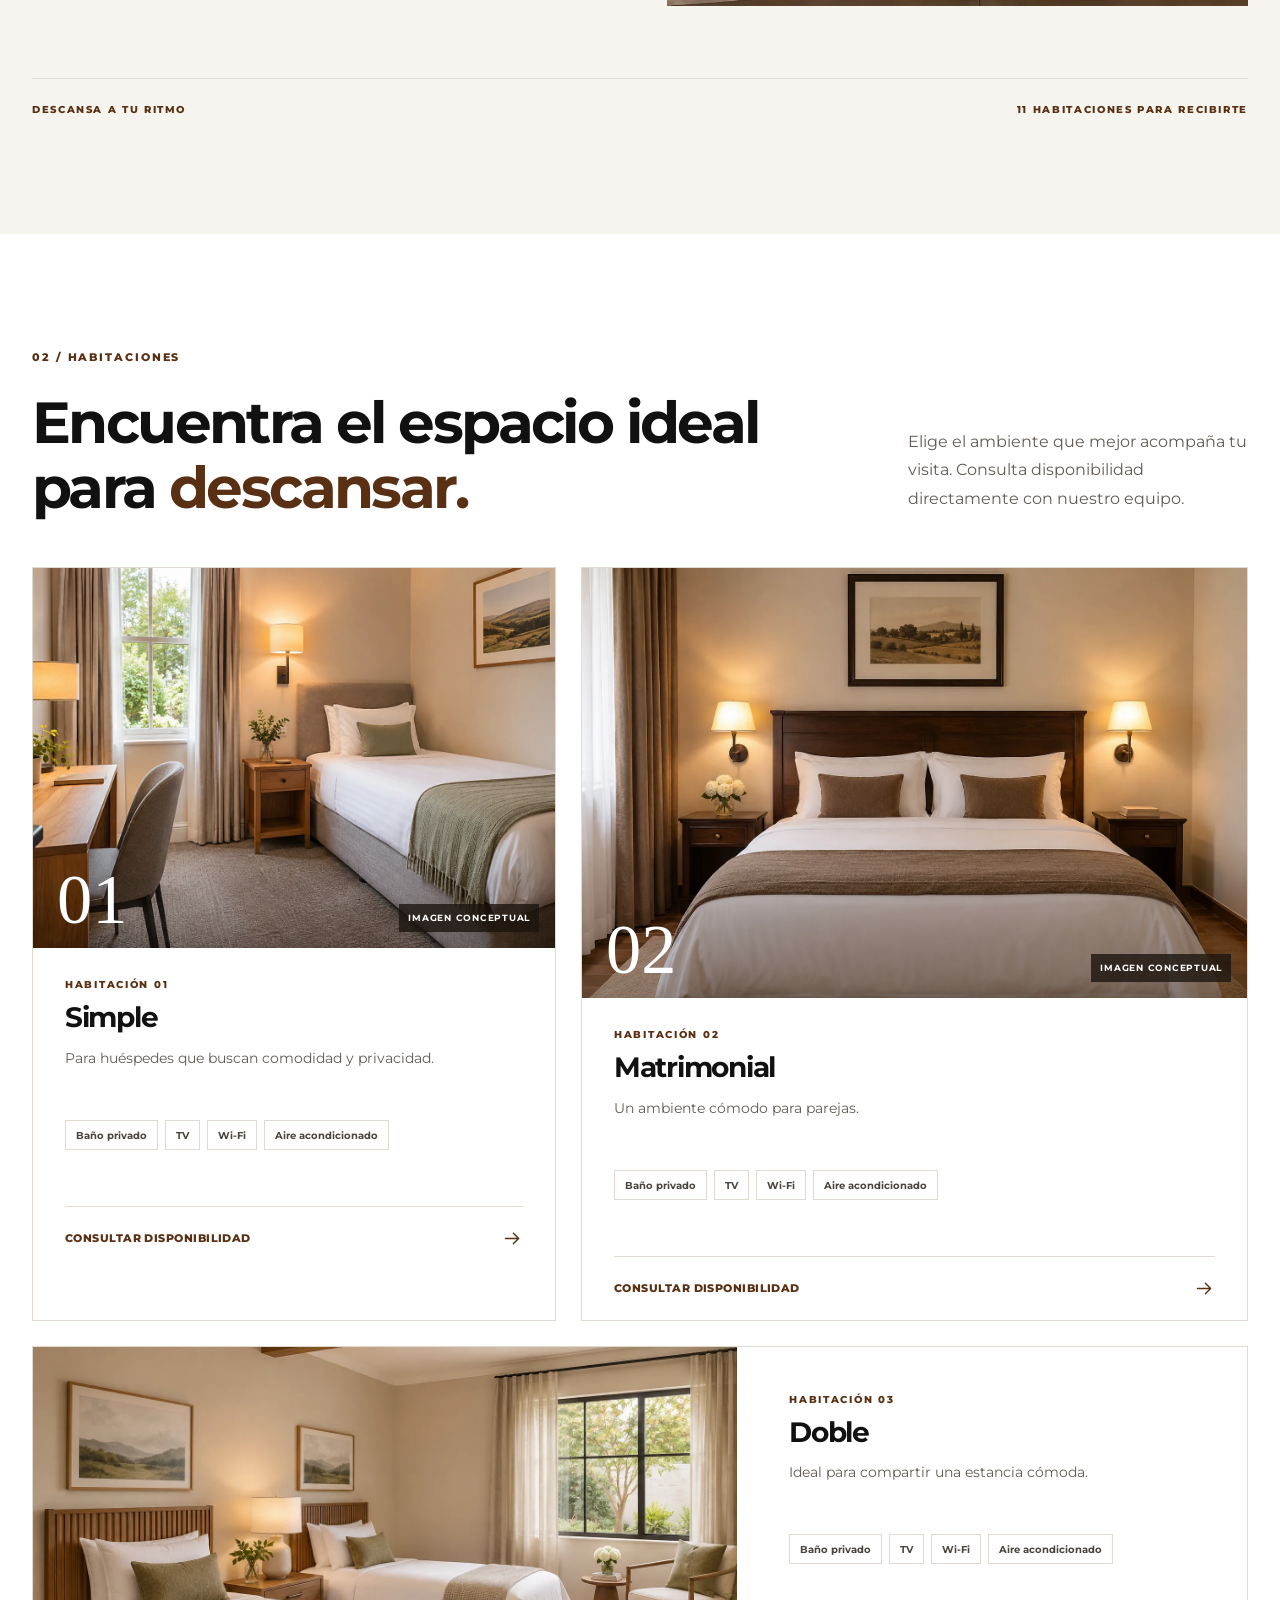
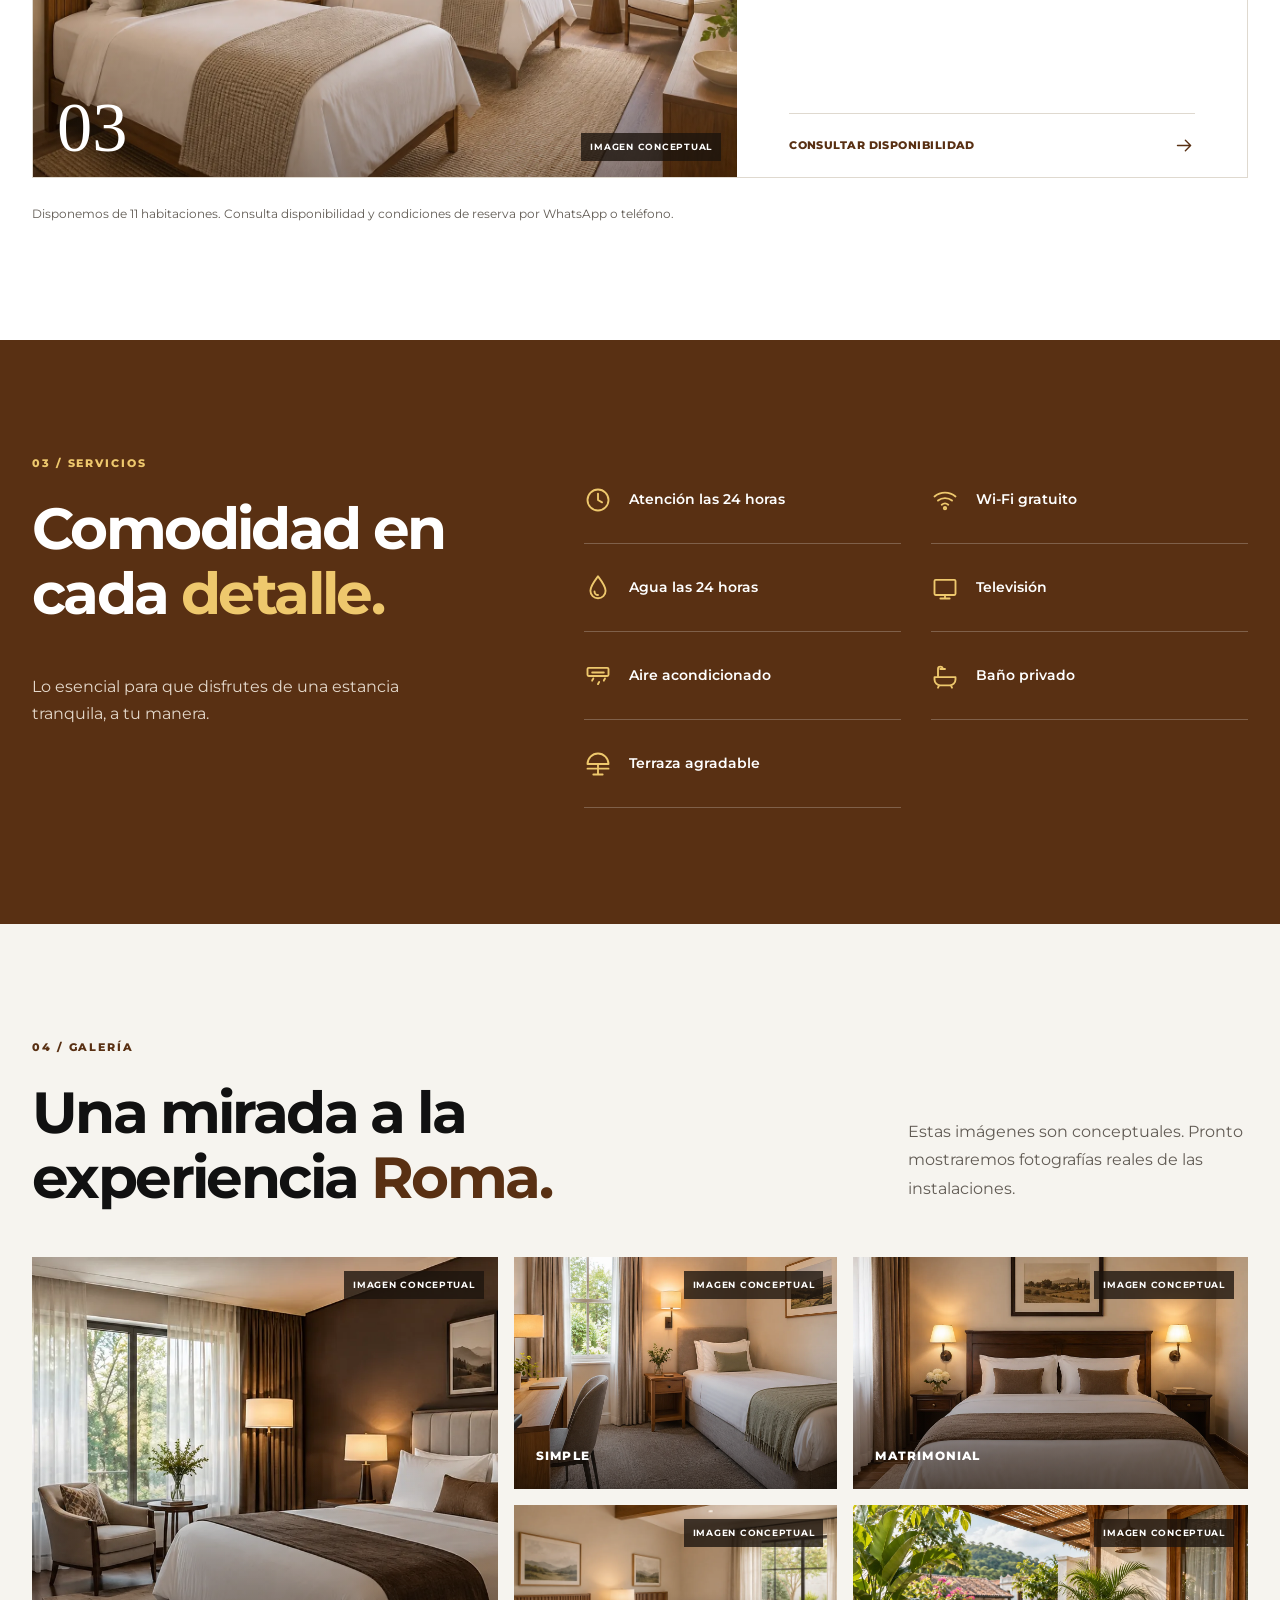
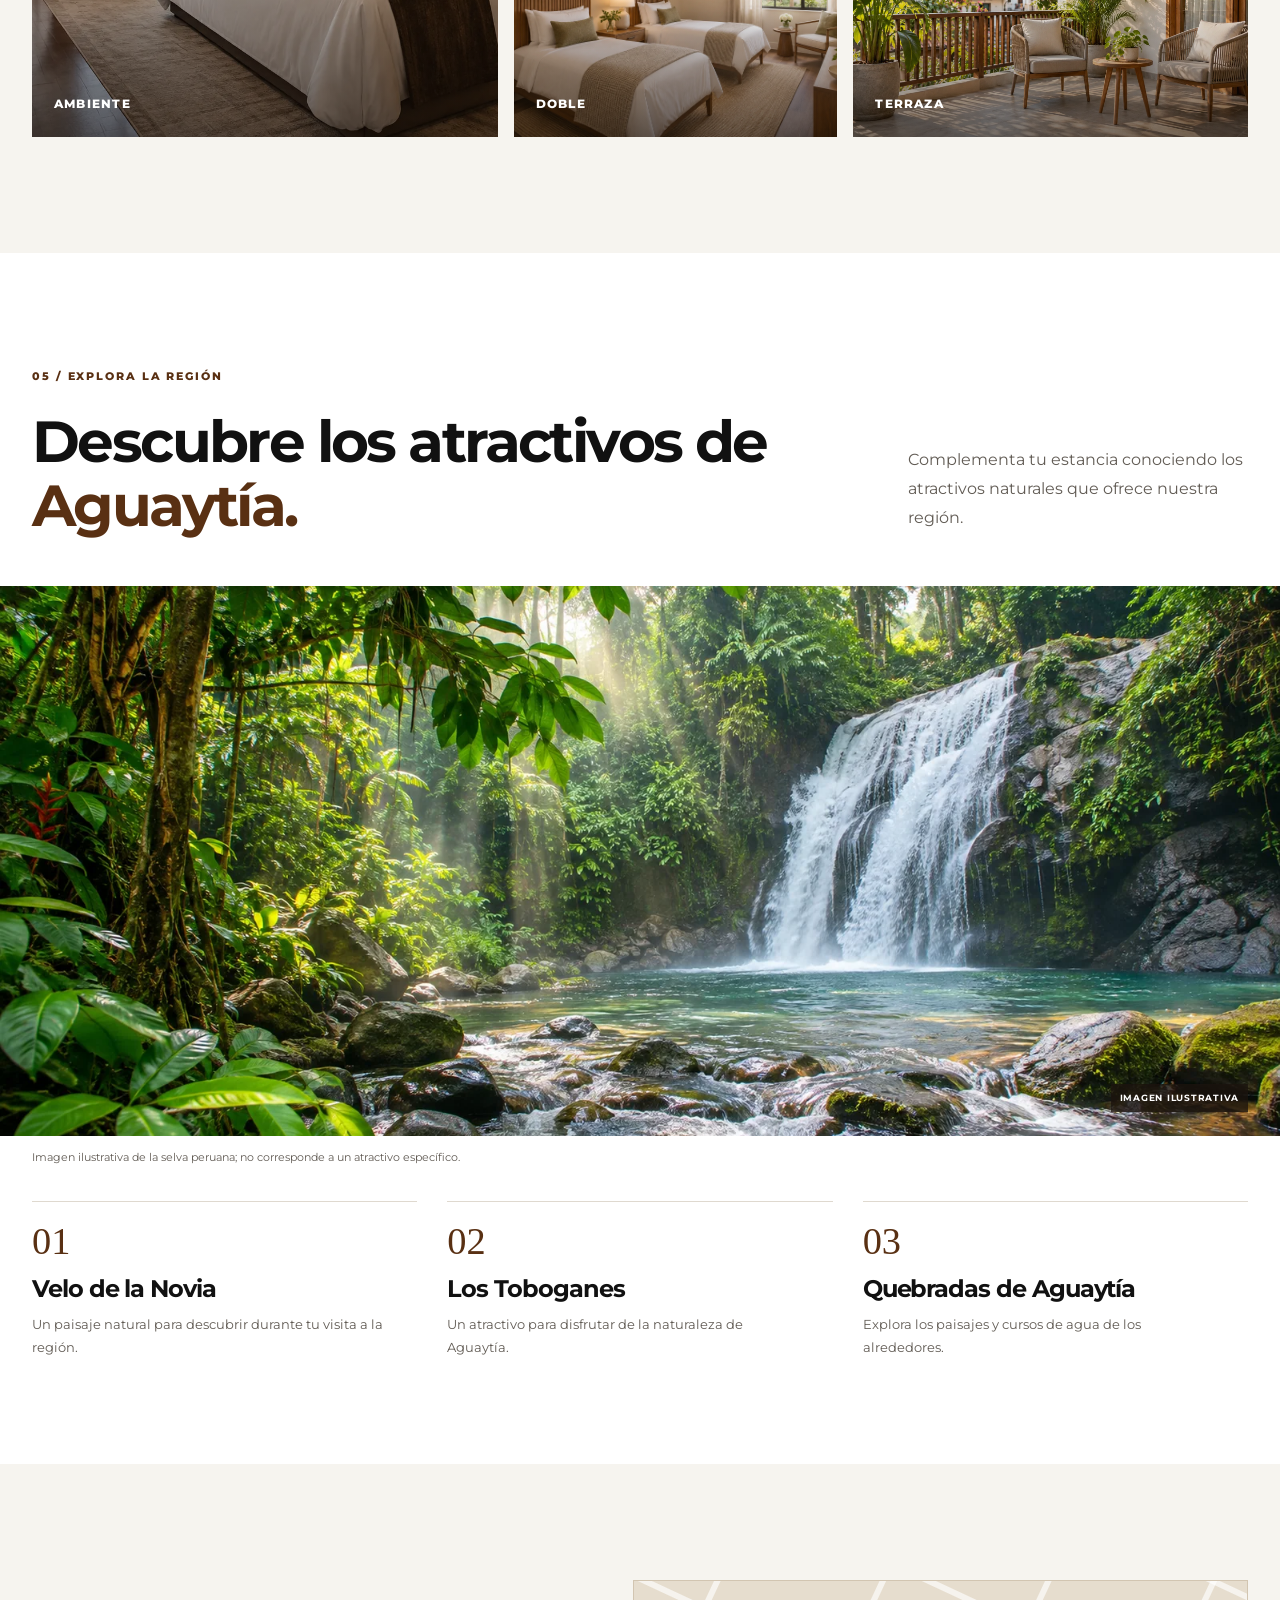
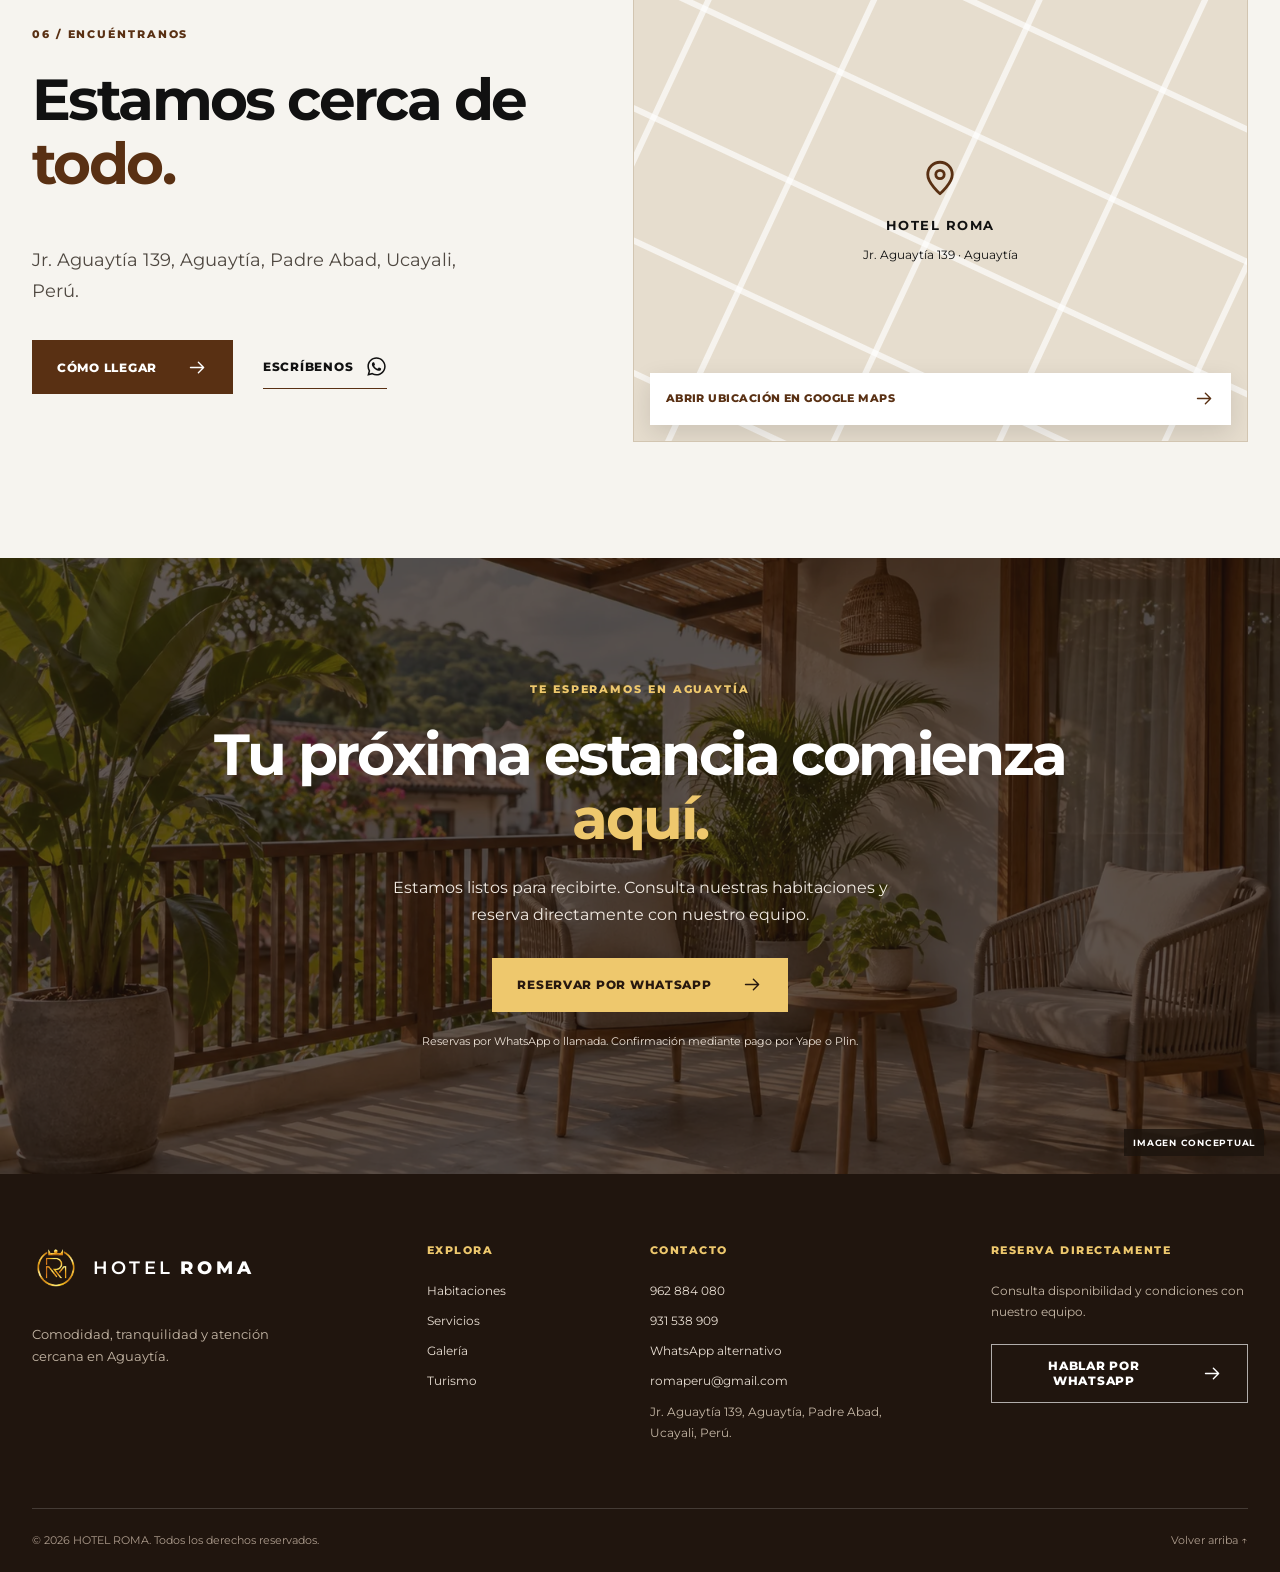
==== commit 5468eeb3: "ACTUALIZACIÓN WEB" ====
--- a/index.html
+++ b/index.html
@@ -51,7 +51,7 @@
   <a class="skip-link" href="#contenido">Ir al contenido</a>
   <svg class="icon-defs" xmlns="http://www.w3.org/2000/svg" aria-hidden="true">
     <symbol id="icon-arrow" viewBox="0 0 24 24"><path d="M4 12h15m-6-6 6 6-6 6"/></symbol>
-    <symbol id="icon-whatsapp" viewBox="0 0 24 24"><path fill="currentColor" stroke="none" d="M12.04 2c-5.46 0-9.91 4.45-9.91 9.91 0 1.75.46 3.45 1.32 4.95L2.05 22l5.25-1.38c1.45.79 3.08 1.21 4.74 1.21 5.46 0 9.91-4.45 9.91-9.91 0-2.65-1.03-5.14-2.9-7.01A9.816 9.816 0 0 0 12.04 2m.01 1.67c2.2 0 4.26.86 5.82 2.42a8.225 8.225 0 0 1 2.41 5.83c0 4.54-3.7 8.24-8.24 8.24-1.48 0-2.93-.4-4.2-1.15l-.3-.18-3.12.82.83-3.04-.2-.31a8.196 8.196 0 0 1-1.26-4.38c0-4.54 3.7-8.24 8.24-8.24m-4.52 3.6c-.25 0-.66.09-1 .47-.35.37-1.33 1.3-1.33 3.17 0 1.87 1.36 3.68 1.55 3.93.19.26 2.68 4.09 6.5 5.73.91.39 1.62.62 2.17.8.91.29 1.74.25 2.4.15.73-.11 2.25-.92 2.57-1.81.32-.89.32-1.65.22-1.81-.09-.16-.36-.26-.76-.46s-2.36-1.16-2.73-1.3c-.36-.13-.63-.2-.89.2-.27.4-.99 1.25-1.22 1.51-.23.26-.45.29-.85.1s-1.7-.63-3.23-2c-1.2-1.07-2-2.39-2.24-2.79-.24-.4-.03-.62.17-.82.18-.18.4-.47.6-.7.2-.23.27-.4.4-.66.13-.26.07-.5-.03-.7s-.88-2.12-1.21-2.91c-.32-.77-.65-.67-.9-.68-.23-.01-.5-.01-.76-.01"/></symbol>
+    <symbol id="icon-whatsapp" viewBox="0 0 448 512"><path fill="currentColor" d="M380.9 97.1C339 55.1 283.2 32 223.9 32c-122.4 0-222 99.6-222 222 0 39.1 10.2 77.3 29.6 111L0 480l117.7-30.9c32.4 17.7 68.9 27 106.1 27h.1c122.3 0 224.1-99.6 224.1-222 0-59.3-25.2-115-67.1-157zm-157 341.6c-33.2 0-65.7-8.9-94-25.7l-6.7-4-69.8 18.3L72 359.2l-4.4-7c-18.5-29.4-28.2-63.3-28.2-98.2 0-101.7 82.8-184.5 184.6-184.5 49.3 0 95.6 19.2 130.4 54.1 34.8 34.9 56.2 81.2 56.1 130.5 0 101.8-84.9 184.6-186.6 184.6zm101.2-138.2c-5.5-2.8-32.8-16.2-37.9-18-5.1-1.9-8.8-2.8-12.5 2.8-3.7 5.6-14.3 18-17.6 21.8-3.2 3.7-6.5 4.2-12 1.4-32.6-16.3-54-29.1-75.5-66-5.7-9.8 5.7-9.1 16.3-30.3 1.8-3.7.9-6.9-.5-9.7-1.4-2.8-12.5-30.1-17.1-41.2-4.5-10.8-9.1-9.3-12.5-9.5-3.2-.2-6.9-.2-10.6-.2-3.7 0-9.7 1.4-14.8 6.9-5.1 5.6-19.4 19-19.4 46.3 0 27.3 19.9 53.7 22.6 57.4 2.8 3.7 39.1 59.7 94.8 83.8 35.2 15.2 49 16.5 66.6 13.9 10.7-1.6 32.8-13.4 37.4-26.4 4.6-13 4.6-24.1 3.2-26.4-1.3-2.5-5-3.9-10.5-6.6z"/></symbol>
     <symbol id="icon-pin" viewBox="0 0 24 24"><path d="M19 10c0 5-7 11-7 11S5 15 5 10a7 7 0 1 1 14 0Z"/><circle cx="12" cy="10" r="2.4"/></symbol>
     <symbol id="icon-clock" viewBox="0 0 24 24"><circle cx="12" cy="12" r="9"/><path d="M12 6.5V12l3.5 2"/></symbol>
     <symbol id="icon-wifi" viewBox="0 0 24 24"><path d="M3 9a14 14 0 0 1 18 0M6 12.5a9.5 9.5 0 0 1 12 0M9.2 16a4.5 4.5 0 0 1 5.6 0"/><circle cx="12" cy="19" r="1"/></symbol>
@@ -71,6 +71,7 @@
     <div class="header-inner wrap">
       <a class="brand" href="#inicio" aria-label="Hotel Roma, ir al inicio">
         <img class="brand-logo" src="assets/images/logo/logo-hotel-roma.webp" alt="Hotel Roma - Aguaytía" width="52" height="52">
+        <span class="brand-name">HOTEL <strong>ROMA</strong></span>
       </a>
       <nav class="desktop-nav" aria-label="Navegación principal">
         <a href="#inicio">Inicio</a><a href="#habitaciones">Habitaciones</a><a href="#servicios">Servicios</a><a href="#galeria">Galería</a><a href="#turismo">Turismo</a><a href="#contacto">Contacto</a>
@@ -146,7 +147,14 @@
   </main>
 
   <footer class="footer"><div class="wrap footer-main"><div class="footer-brand"><a class="brand" href="#inicio" aria-label="Hotel Roma, ir al inicio"><img class="brand-logo" src="assets/images/logo/logo-hotel-roma.webp" alt="Hotel Roma - Aguaytía" width="48" height="48"><span class="brand-name">HOTEL <strong>ROMA</strong></span></a><p>Comodidad, tranquilidad y atención cercana en Aguaytía.</p></div><div class="footer-column"><h2>Explora</h2><a href="#habitaciones">Habitaciones</a><a href="#servicios">Servicios</a><a href="#galeria">Galería</a><a href="#turismo">Turismo</a></div><div class="footer-column"><h2>Contacto</h2><a data-phone="primary" href="tel:+51962884080">962 884 080</a><a data-phone="secondary" href="tel:+51931538909">931 538 909</a><a data-whatsapp="general" data-whatsapp-phone="secondary" href="#contacto">WhatsApp alternativo</a><a data-email href="mailto:romaperu@gmail.com">romaperu@gmail.com</a><p data-address>Jr. Aguaytía 139, Aguaytía, Padre Abad, Ucayali, Perú.</p></div><div class="footer-column footer-reserve"><h2>Reserva directamente</h2><p>Consulta disponibilidad y condiciones con nuestro equipo.</p><a class="button button-outline" data-whatsapp="general" href="#contacto">Hablar por WhatsApp <svg class="icon"><use href="#icon-arrow"/></svg></a></div></div><div class="wrap footer-bottom"><span>© <span id="year">2026</span> HOTEL ROMA. Todos los derechos reservados.</span><a href="#inicio">Volver arriba ↑</a></div></footer>
-  <a class="whatsapp-float" data-whatsapp="general" href="#contacto" aria-label="Contactar por WhatsApp a Hotel Roma"><svg class="icon" aria-hidden="true"><use href="#icon-whatsapp"/></svg></a>
+  <a class="whatsapp-float" data-whatsapp="general" href="#contacto" aria-label="Chatear con Hotel Roma por WhatsApp">
+    <span class="whatsapp-badge" aria-hidden="true">💬 ¡Chatea con nosotros!</span>
+    <span class="whatsapp-btn">
+      <svg class="whatsapp-icon" viewBox="0 0 448 512" aria-hidden="true" focusable="false">
+        <path fill="currentColor" d="M380.9 97.1C339 55.1 283.2 32 223.9 32c-122.4 0-222 99.6-222 222 0 39.1 10.2 77.3 29.6 111L0 480l117.7-30.9c32.4 17.7 68.9 27 106.1 27h.1c122.3 0 224.1-99.6 224.1-222 0-59.3-25.2-115-67.1-157zm-157 341.6c-33.2 0-65.7-8.9-94-25.7l-6.7-4-69.8 18.3L72 359.2l-4.4-7c-18.5-29.4-28.2-63.3-28.2-98.2 0-101.7 82.8-184.5 184.6-184.5 49.3 0 95.6 19.2 130.4 54.1 34.8 34.9 56.2 81.2 56.1 130.5 0 101.8-84.9 184.6-186.6 184.6zm101.2-138.2c-5.5-2.8-32.8-16.2-37.9-18-5.1-1.9-8.8-2.8-12.5 2.8-3.7 5.6-14.3 18-17.6 21.8-3.2 3.7-6.5 4.2-12 1.4-32.6-16.3-54-29.1-75.5-66-5.7-9.8 5.7-9.1 16.3-30.3 1.8-3.7.9-6.9-.5-9.7-1.4-2.8-12.5-30.1-17.1-41.2-4.5-10.8-9.1-9.3-12.5-9.5-3.2-.2-6.9-.2-10.6-.2-3.7 0-9.7 1.4-14.8 6.9-5.1 5.6-19.4 19-19.4 46.3 0 27.3 19.9 53.7 22.6 57.4 2.8 3.7 39.1 59.7 94.8 83.8 35.2 15.2 49 16.5 66.6 13.9 10.7-1.6 32.8-13.4 37.4-26.4 4.6-13 4.6-24.1 3.2-26.4-1.3-2.5-5-3.9-10.5-6.6z"/>
+      </svg>
+    </span>
+  </a>
 
   <dialog class="lightbox" id="lightbox" aria-label="Galería de fotografías"><button class="lightbox-close" type="button" aria-label="Cerrar galería"><svg class="icon"><use href="#icon-close"/></svg></button><button class="lightbox-prev" type="button" aria-label="Fotografía anterior"><svg class="icon"><use href="#icon-chevron"/></svg></button><figure><img alt=""><figcaption></figcaption></figure><button class="lightbox-next" type="button" aria-label="Fotografía siguiente"><svg class="icon"><use href="#icon-chevron"/></svg></button></dialog>
 </body>
--- a/styles.css
+++ b/styles.css
@@ -63,10 +63,10 @@
 .site-header { position: fixed; inset: 0 0 auto; z-index: 30; color: var(--white); transition: background .25s, box-shadow .25s; }
 .site-header.is-scrolled, .site-header.menu-active { background: var(--brown-deep); box-shadow: 0 8px 25px rgba(0,0,0,.12); }
 .header-inner { display: flex; align-items: center; gap: 30px; height: 86px; }
-.brand { display: inline-flex; align-items: center; gap: 11px; min-width: max-content; color: var(--white); line-height: 1.1; }
-.brand-logo { display: block; width: 52px; height: 52px; flex: none; object-fit: contain; border-radius: 50%; mix-blend-mode: screen; }
-.brand-name { display: flex; flex-direction: column; font-size: .63rem; font-weight: 600; letter-spacing: .2em; }
-.brand-name strong { margin-top: 3px; font-size: 1.13rem; font-weight: 800; letter-spacing: .24em; }
+.brand { display: inline-flex; align-items: center; gap: 13px; min-width: max-content; color: var(--white); line-height: 1; text-decoration: none; }
+.brand-logo { display: block; width: 48px; height: 48px; flex: none; object-fit: contain; border-radius: 50%; mix-blend-mode: screen; }
+.brand-name { display: inline-flex; align-items: center; gap: 7px; font-size: 1.12rem; font-weight: 600; letter-spacing: .18em; text-transform: uppercase; color: var(--white); white-space: nowrap; }
+.brand-name strong { font-size: inherit; font-weight: 800; letter-spacing: .22em; color: var(--white); }
 .desktop-nav { display: flex; align-items: center; justify-content: center; gap: clamp(14px, 1.6vw, 26px); flex: 1; }
 .desktop-nav a { padding: 10px 0; font-size: .72rem; font-weight: 700; transition: color .2s; }
 .desktop-nav a:hover, .desktop-nav a:focus-visible { color: var(--gold); }
@@ -193,14 +193,24 @@
 .footer-column p { margin: 0; color: #c5b7a6; font-size: .78rem; line-height: 1.7; }
 .footer-reserve .button { margin-top: 13px; white-space: normal; text-align: center; }
 .footer-bottom { display: flex; justify-content: space-between; gap: 20px; padding: 22px 0; border-top: 1px solid rgba(255,255,255,.16); color: #ad9c8d; font-size: .68rem; }
-@keyframes whatsapp-pulse {
-  0% { box-shadow: 0 0 0 0 rgba(37, 211, 102, 0.65), 0 7px 22px rgba(0,0,0,.22); }
-  65% { box-shadow: 0 0 0 14px rgba(37, 211, 102, 0), 0 7px 22px rgba(0,0,0,.22); }
-  100% { box-shadow: 0 0 0 0 rgba(37, 211, 102, 0), 0 7px 22px rgba(0,0,0,.22); }
-}
-.whatsapp-float { position: fixed; right: 23px; bottom: 22px; z-index: 25; display: grid; place-items: center; width: 58px; height: 58px; border-radius: 50%; background: #25d366; color: var(--white); box-shadow: 0 7px 22px rgba(0,0,0,.22); transition: transform .22s cubic-bezier(0.34, 1.56, 0.64, 1), background-color .2s; animation: whatsapp-pulse 2.8s cubic-bezier(0.4, 0, 0.2, 1) infinite; }
-.whatsapp-float:hover { transform: translateY(-3px) scale(1.05); background: #20ba5a; }
-.whatsapp-float .icon { width: 32px; height: 32px; fill: var(--white); stroke: none; }
+/* Botón flotante de WhatsApp */
+@keyframes whatsapp-halo {
+  0% { box-shadow: 0 0 0 0 rgba(37, 211, 102, 0.55), 0 8px 24px rgba(0, 0, 0, 0.22); }
+  60% { box-shadow: 0 0 0 14px rgba(37, 211, 102, 0), 0 8px 24px rgba(0, 0, 0, 0.22); }
+  100% { box-shadow: 0 0 0 0 rgba(37, 211, 102, 0), 0 8px 24px rgba(0, 0, 0, 0.22); }
+}
+@keyframes badge-appear {
+  from { opacity: 0; transform: translateY(8px) scale(0.96); }
+  to { opacity: 1; transform: translateY(0) scale(1); }
+}
+.whatsapp-float { position: fixed; right: 24px; bottom: 24px; z-index: 40; display: flex; flex-direction: column; align-items: flex-end; gap: 9px; text-decoration: none; -webkit-tap-highlight-color: transparent; user-select: none; }
+.whatsapp-float:focus-visible { outline: 3px solid var(--gold); outline-offset: 4px; border-radius: 999px; }
+.whatsapp-badge { display: inline-flex; align-items: center; gap: 6px; padding: 8px 16px; background: #ffffff; color: #20150e; font-size: .82rem; font-weight: 700; line-height: 1.2; letter-spacing: -.01em; border-radius: 999px; box-shadow: 0 4px 18px rgba(0, 0, 0, 0.13), 0 1px 3px rgba(0, 0, 0, 0.06); white-space: nowrap; margin-right: 6px; pointer-events: auto; transition: transform .25s cubic-bezier(0.34, 1.56, 0.64, 1), box-shadow .25s ease; animation: badge-appear .8s cubic-bezier(0.16, 1, 0.3, 1) .5s backwards; }
+.whatsapp-btn { display: grid; place-items: center; width: 60px; height: 60px; border-radius: 50%; background: #25d366; color: #ffffff; box-shadow: 0 8px 24px rgba(0, 0, 0, 0.22); animation: whatsapp-halo 2.8s cubic-bezier(0.4, 0, 0.2, 1) infinite; transition: transform .25s cubic-bezier(0.34, 1.56, 0.64, 1), background-color .2s; }
+.whatsapp-icon { width: 33px; height: 33px; fill: #ffffff; }
+.whatsapp-float:hover .whatsapp-btn { transform: scale(1.06); background: #20ba5a; }
+.whatsapp-float:hover .whatsapp-badge { transform: translateY(-2px); box-shadow: 0 6px 22px rgba(0, 0, 0, 0.17), 0 2px 4px rgba(0, 0, 0, 0.08); }
+.whatsapp-float:active .whatsapp-btn { transform: scale(0.96); }
 .icon-whatsapp, svg.icon:has(use[href="#icon-whatsapp"]) { fill: currentColor; stroke: none; }
 
 /* Visor fotográfico */
@@ -233,7 +243,10 @@
   .wrap { width: min(calc(100% - 40px), var(--wrap)); }
   .desktop-nav, .header-book { display: none; }
   .header-inner { justify-content: space-between; height: 74px; }
-  .brand-logo { width: 46px; height: 46px; }
+  .brand { gap: 11px; }
+  .brand-logo { width: 44px; height: 44px; }
+  .brand-name { font-size: 1.02rem; letter-spacing: .15em; gap: 6px; }
+  .brand-name strong { letter-spacing: .18em; }
   .menu-toggle { display: flex; flex-direction: column; justify-content: center; align-items: center; gap: 6px; width: 48px; height: 48px; border: 1px solid rgba(255,255,255,.55); background: none; color: var(--white); cursor: pointer; }
   .menu-toggle span { display: block; width: 21px; height: 1.5px; background: currentColor; transition: transform .2s; }
   .menu-active .menu-toggle span:first-child { transform: translateY(3.75px) rotate(45deg); }
@@ -285,14 +298,17 @@
   .closing { padding: 88px 0; }
   .footer-main { padding: 55px 0; }
   .footer-bottom { flex-direction: column; }
-  .whatsapp-float { right: 16px; bottom: 16px; width: 52px; height: 52px; }
-  .whatsapp-float .icon { width: 28px; height: 28px; }
+  .whatsapp-float { right: 18px; bottom: 18px; gap: 7px; }
+  .whatsapp-btn { width: 54px; height: 54px; }
+  .whatsapp-icon { width: 29px; height: 29px; }
+  .whatsapp-badge { font-size: .75rem; padding: 7px 13px; margin-right: 4px; }
 }
 @media (max-width: 450px) {
   .wrap { width: calc(100% - 32px); }
-  .brand-logo { width: 42px; height: 42px; }
-  .brand-name { font-size: .53rem; }
-  .brand-name strong { font-size: .95rem; }
+  .brand { gap: 9px; }
+  .brand-logo { width: 38px; height: 38px; }
+  .brand-name { font-size: .86rem; letter-spacing: .12em; gap: 5px; }
+  .brand-name strong { letter-spacing: .15em; }
   .eyebrow { margin-bottom: 20px; }
   .hero-copy { padding-top: 120px; padding-bottom: 72px; }
   .hero h1 { font-size: clamp(2.35rem, 11.2vw, 3.4rem); }
@@ -325,8 +341,17 @@
   .lightbox img { max-width: calc(100vw - 70px); max-height: calc(100vh - 170px); }
   .lightbox-prev, .lightbox-next { top: auto; bottom: 8px; transform: none; }
 }
+@media (max-width: 360px) {
+  .brand { gap: 7px; }
+  .brand-logo { width: 33px; height: 33px; }
+  .brand-name { font-size: .78rem; letter-spacing: .08em; gap: 4px; }
+  .whatsapp-float { right: 12px; bottom: 12px; gap: 6px; }
+  .whatsapp-btn { width: 50px; height: 50px; }
+  .whatsapp-icon { width: 27px; height: 27px; }
+  .whatsapp-badge { font-size: .7rem; padding: 6px 11px; margin-right: 2px; max-width: calc(100vw - 28px); }
+}
 @media (prefers-reduced-motion: reduce) {
   html { scroll-behavior: auto; }
   *, *::before, *::after { animation-duration: .01ms !important; transition-duration: .01ms !important; }
-  .whatsapp-float { animation: none !important; }
-}
+  .whatsapp-btn, .whatsapp-badge { animation: none !important; transition: none !important; }
+}
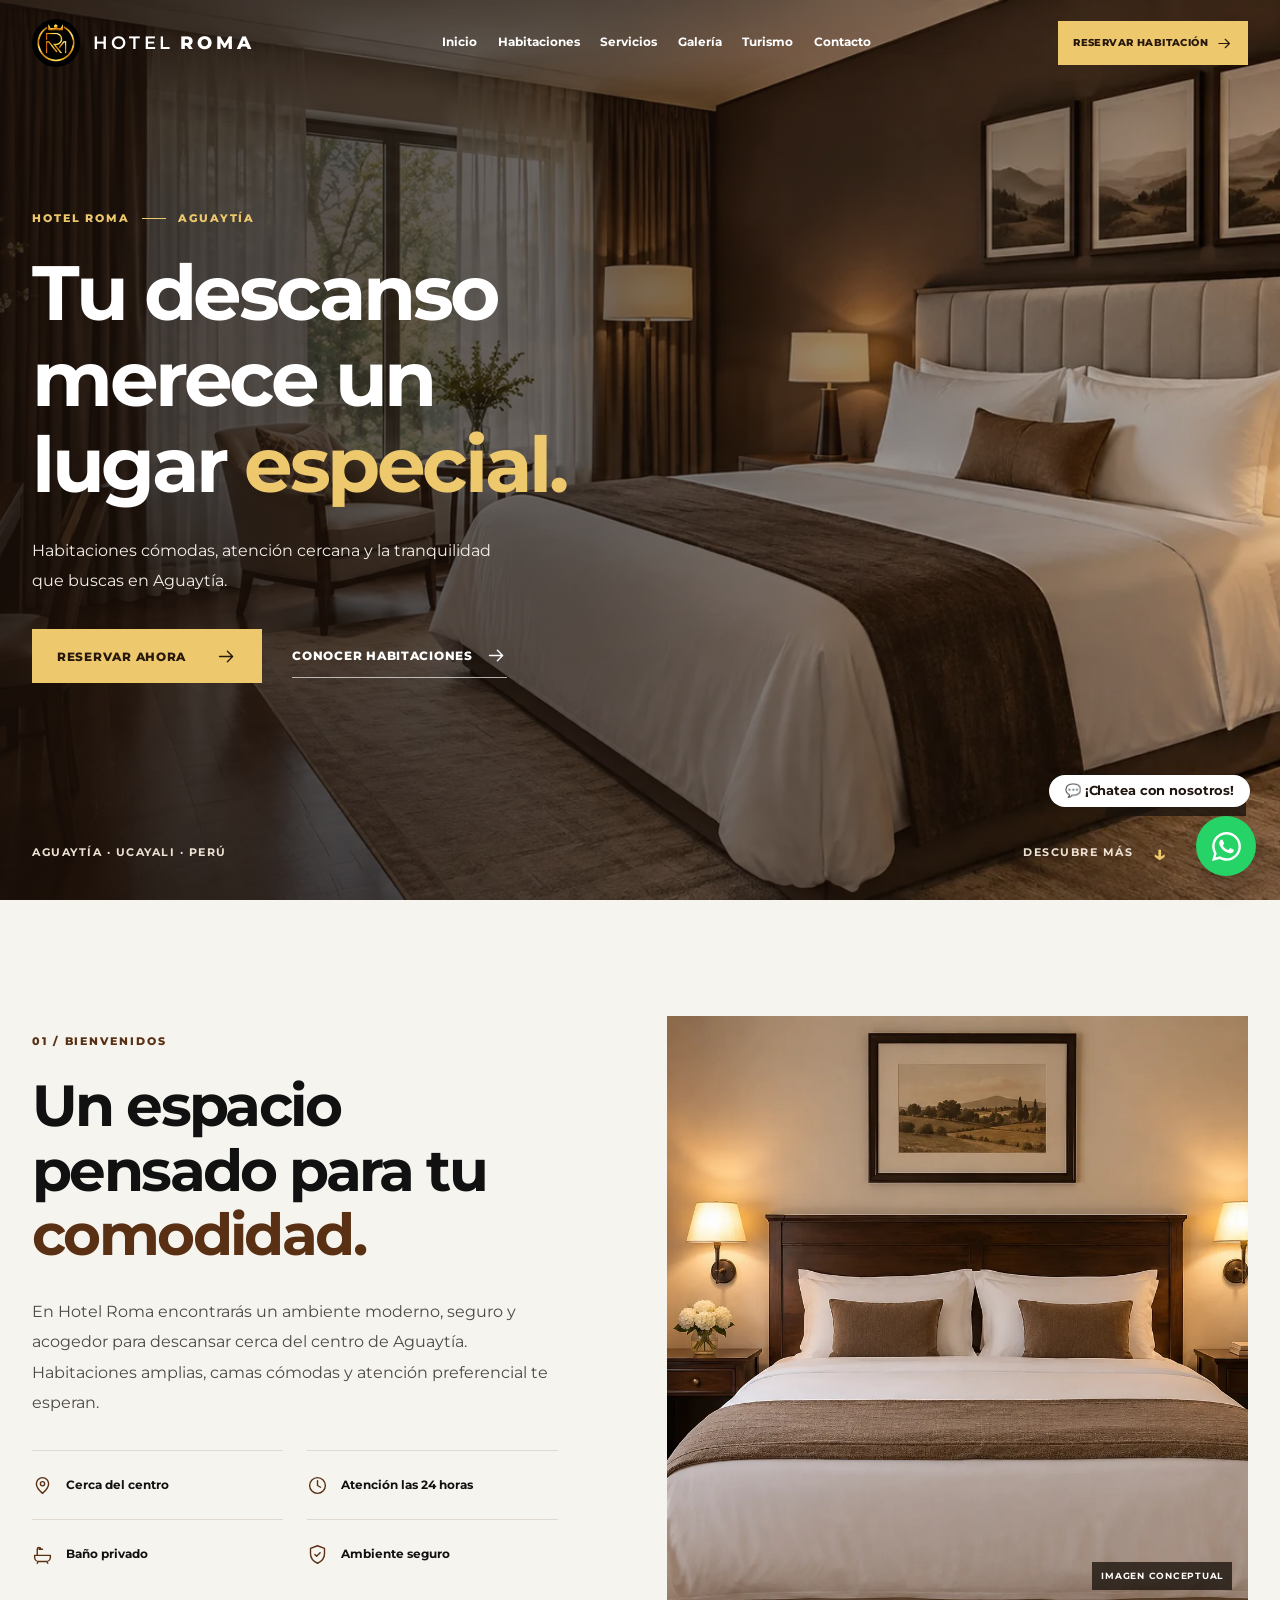
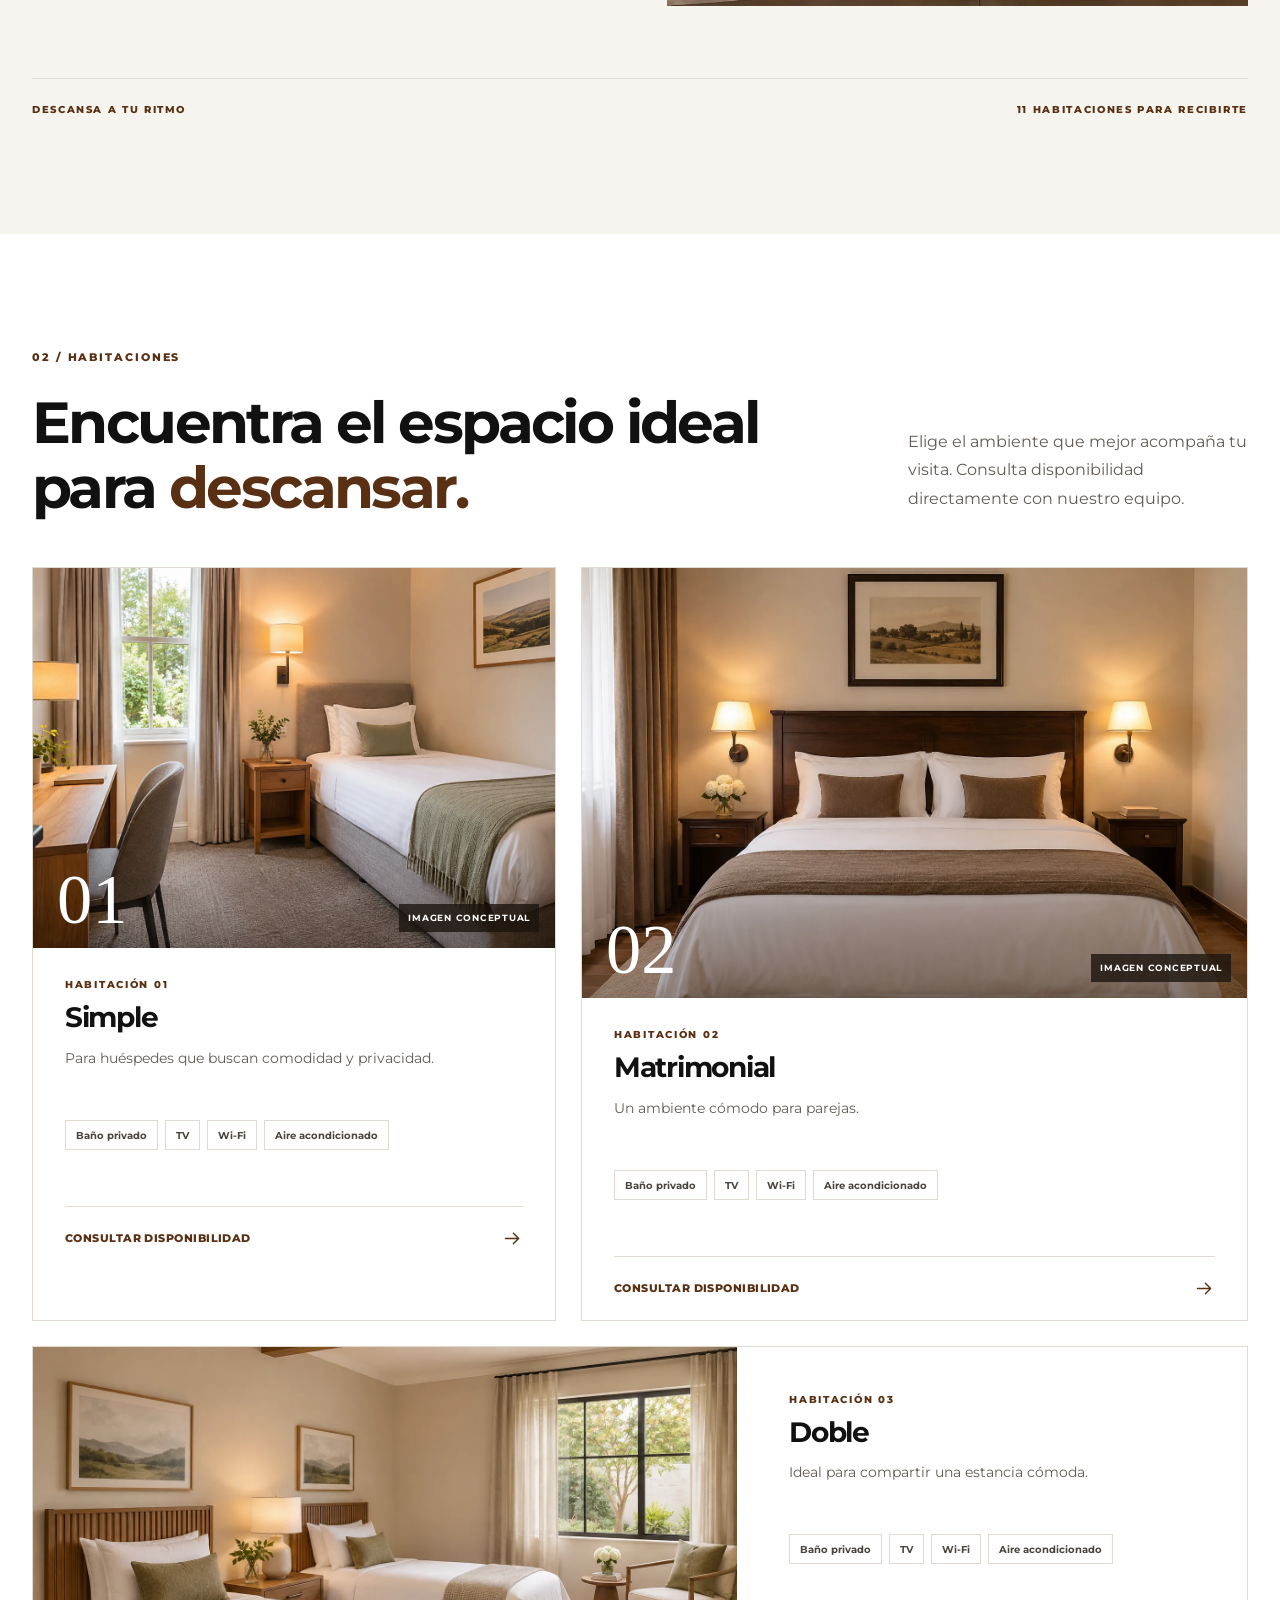
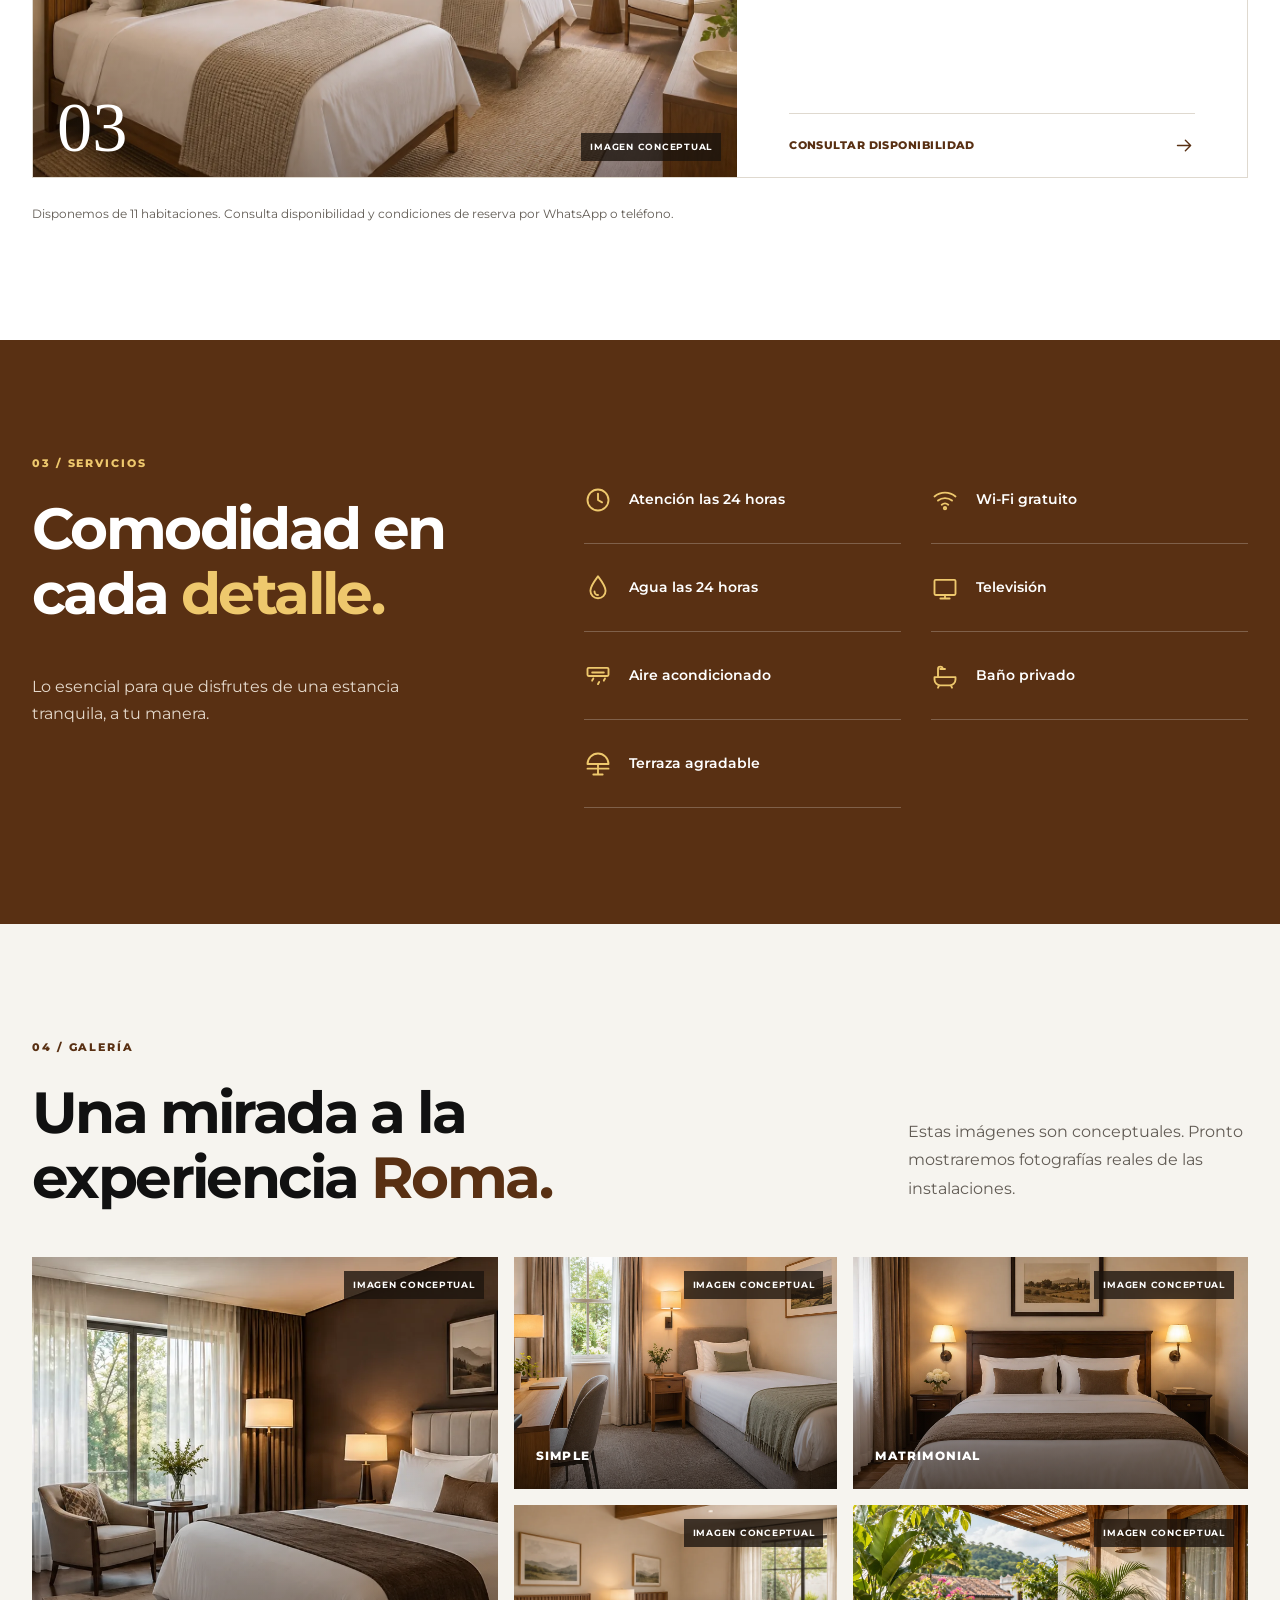
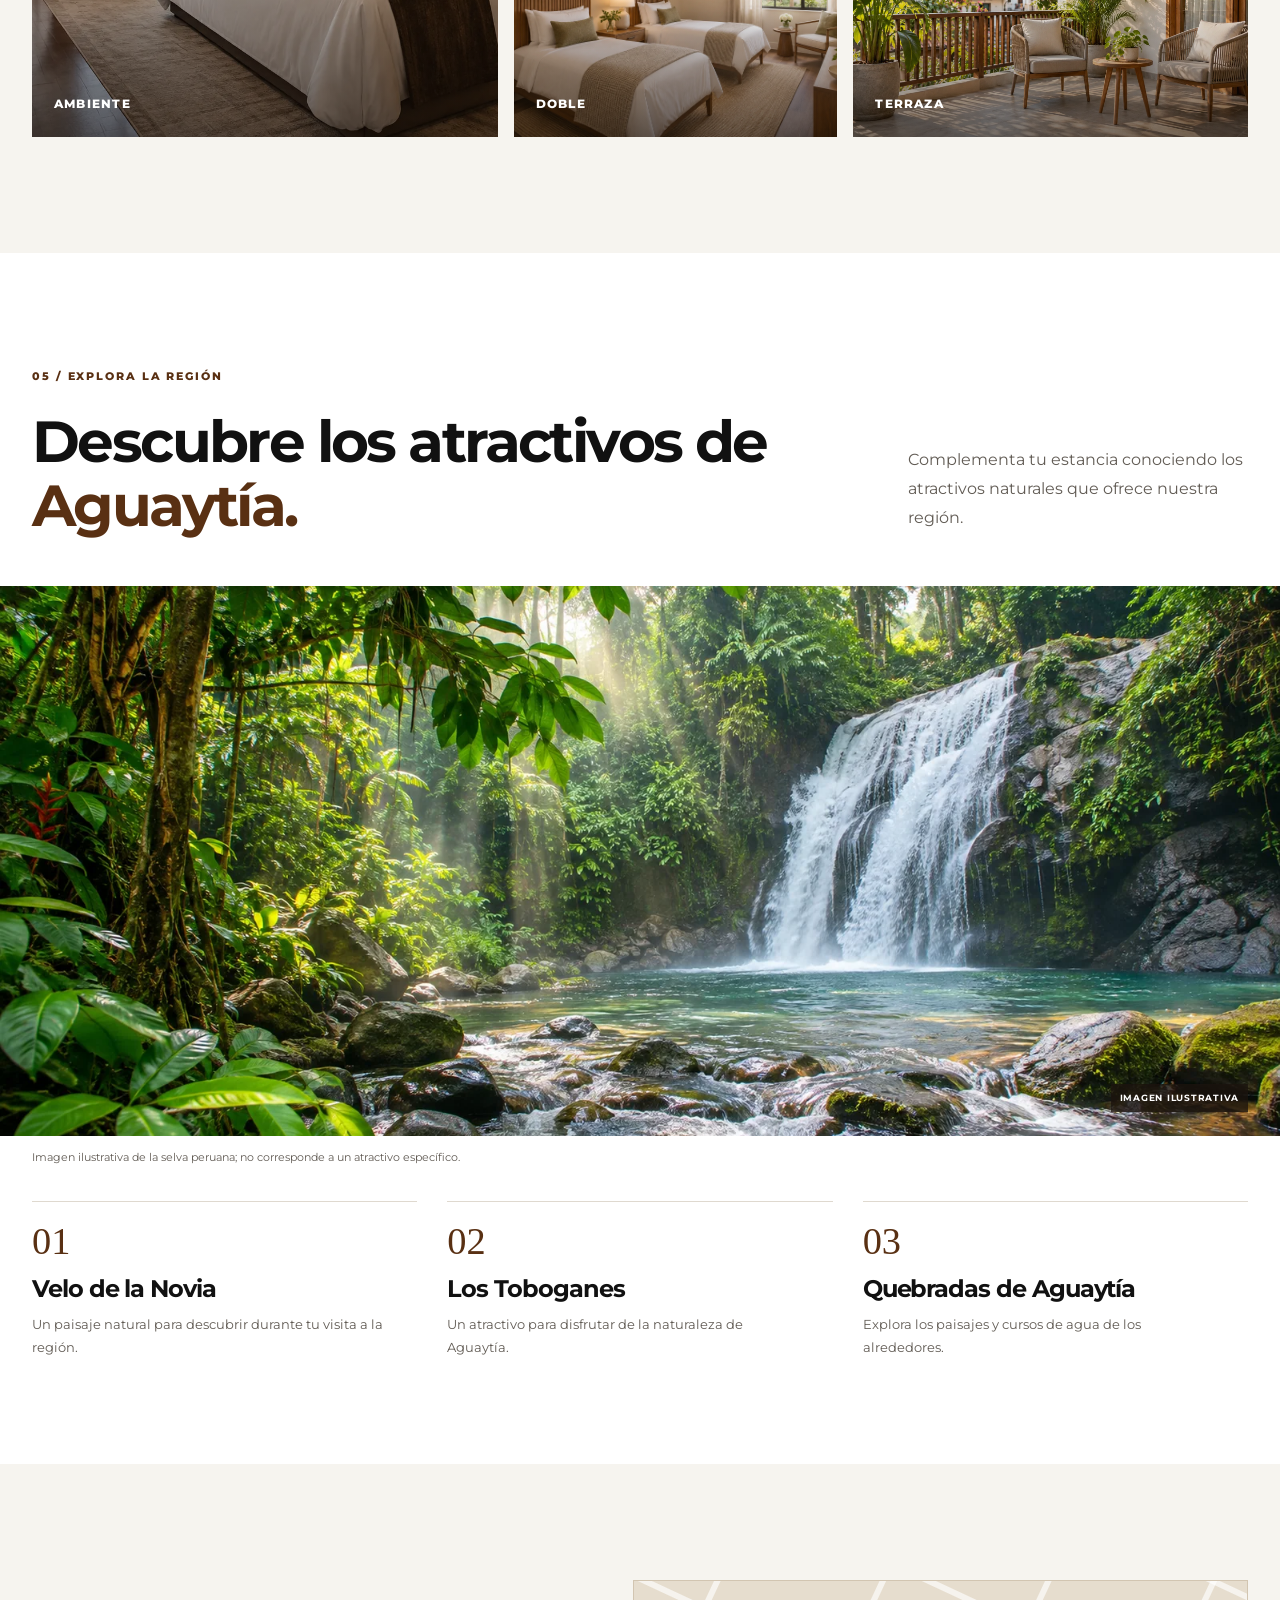
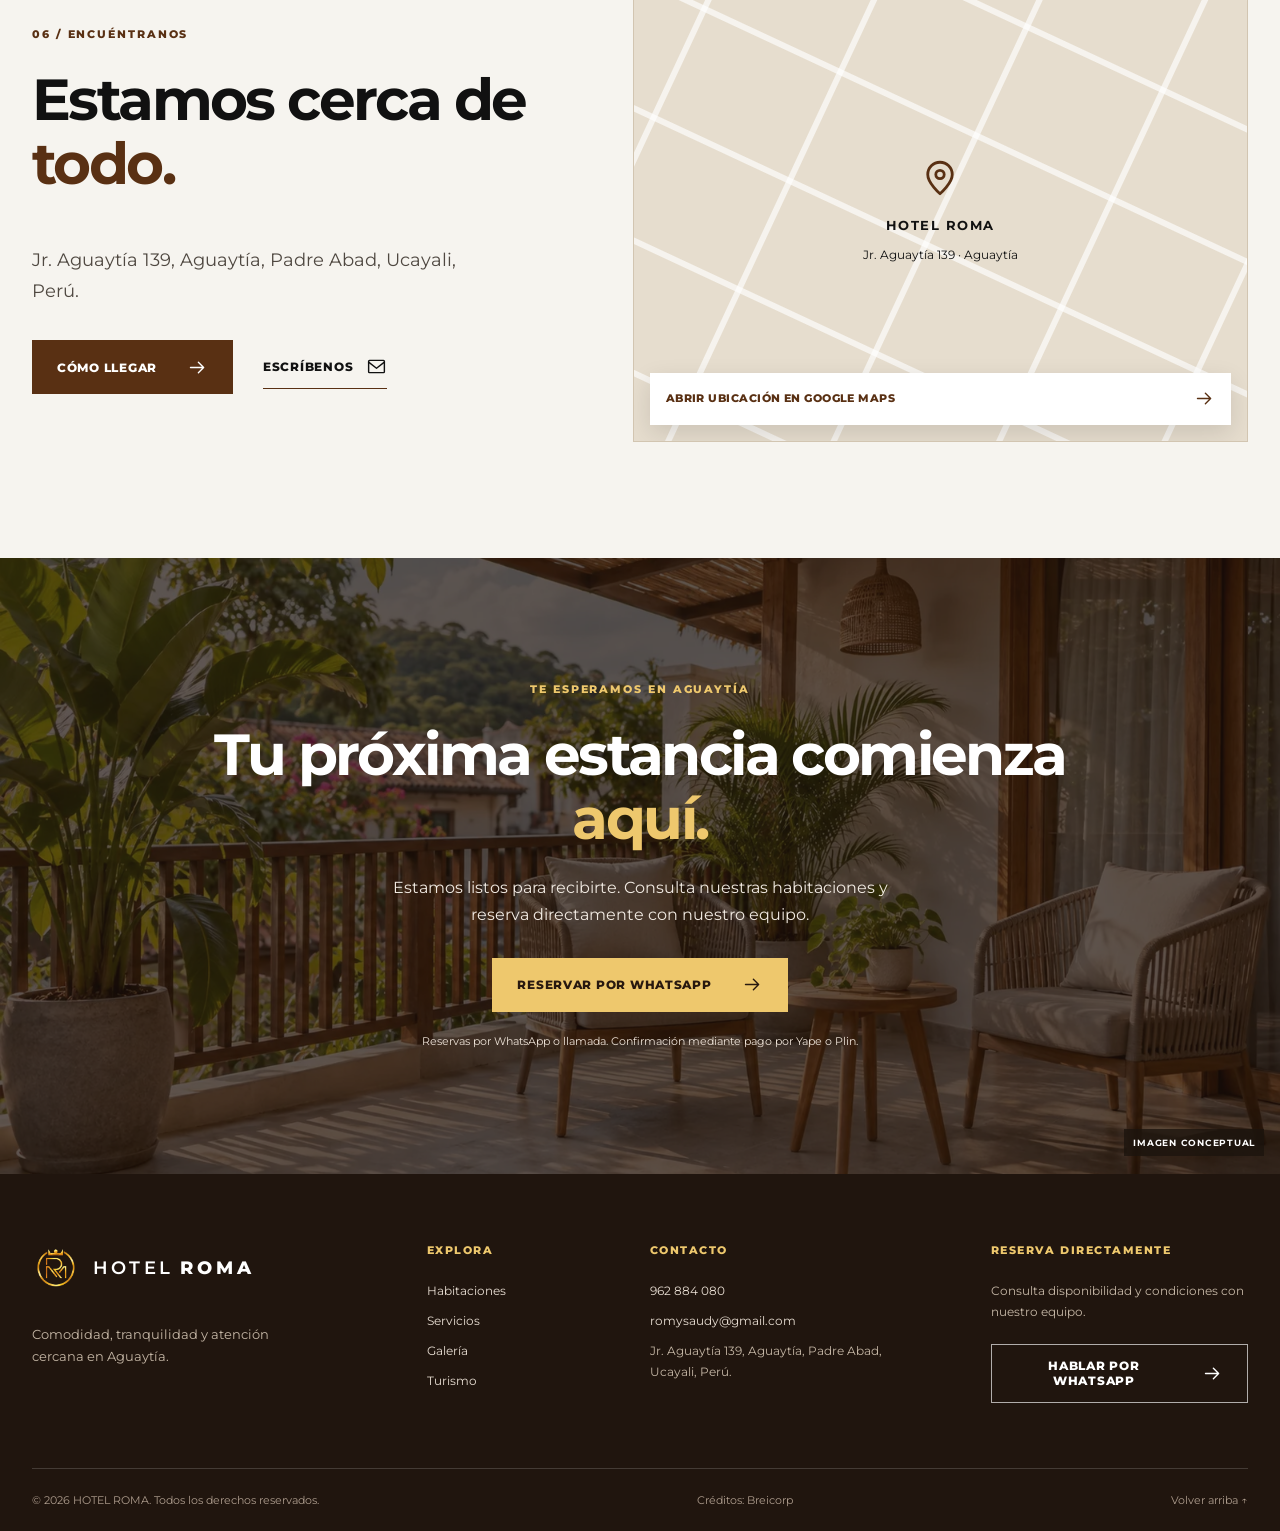
==== commit a26dd09f: "correcion del footer y aplicacion del SEO" ====
--- a/index.html
+++ b/index.html
@@ -4,20 +4,19 @@
   <meta charset="utf-8">
   <meta name="viewport" content="width=device-width, initial-scale=1">
   <meta name="theme-color" content="#593013">
-  <title>Hotel Roma | Aguaytía</title>
-  <meta name="description" content="Descansa en Hotel Roma, Aguaytía. Habitaciones con baño privado, Wi-Fi, TV y aire acondicionado. Consulta disponibilidad y reserva por WhatsApp.">
-  <link rel="canonical" href="https://hotelroma.pe/">
+  <title>Hotel Roma en Aguaytía | Habitaciones y reservas</title>
+  <meta name="description" content="Hospédate en Hotel Roma, en Jr. Aguaytía 139, Aguaytía, Ucayali. Conoce nuestras habitaciones y consulta disponibilidad por WhatsApp.">
+  <link rel="canonical" href="https://hotel-roma.vercel.app/">
 
   <!-- Open Graph / Redes Sociales -->
   <meta property="og:type" content="website">
   <meta property="og:locale" content="es_PE">
   <meta property="og:site_name" content="Hotel Roma">
-  <meta property="og:title" content="Hotel Roma | Aguaytía">
-  <meta property="og:description" content="Descansa en Hotel Roma, Aguaytía. Habitaciones con baño privado, Wi-Fi, TV y aire acondicionado. Consulta disponibilidad y reserva por WhatsApp.">
-  <!-- CONFIGURACIÓN PENDIENTE: Reemplazar 'https://hotelroma.pe' por el dominio definitivo de producción cuando esté configurado -->
-  <meta property="og:url" content="https://hotelroma.pe/">
-  <meta property="og:image" content="https://hotelroma.pe/assets/images/og/hotel-roma-share.jpg">
-  <meta property="og:image:secure_url" content="https://hotelroma.pe/assets/images/og/hotel-roma-share.jpg">
+  <meta property="og:title" content="Hotel Roma en Aguaytía | Habitaciones y reservas">
+  <meta property="og:description" content="Hospédate en Hotel Roma, en Jr. Aguaytía 139, Aguaytía, Ucayali. Conoce nuestras habitaciones y consulta disponibilidad por WhatsApp.">
+  <meta property="og:url" content="https://hotel-roma.vercel.app/">
+  <meta property="og:image" content="https://hotel-roma.vercel.app/assets/images/og/hotel-roma-share.jpg">
+  <meta property="og:image:secure_url" content="https://hotel-roma.vercel.app/assets/images/og/hotel-roma-share.jpg">
   <meta property="og:image:type" content="image/jpeg">
   <meta property="og:image:width" content="1200">
   <meta property="og:image:height" content="630">
@@ -25,9 +24,9 @@
 
   <!-- Twitter Cards -->
   <meta name="twitter:card" content="summary_large_image">
-  <meta name="twitter:title" content="Hotel Roma | Aguaytía">
-  <meta name="twitter:description" content="Descansa en Hotel Roma, Aguaytía. Habitaciones con baño privado, Wi-Fi, TV y aire acondicionado. Consulta disponibilidad y reserva por WhatsApp.">
-  <meta name="twitter:image" content="https://hotelroma.pe/assets/images/og/hotel-roma-share.jpg">
+  <meta name="twitter:title" content="Hotel Roma en Aguaytía | Habitaciones y reservas">
+  <meta name="twitter:description" content="Hospédate en Hotel Roma, en Jr. Aguaytía 139, Aguaytía, Ucayali. Conoce nuestras habitaciones y consulta disponibilidad por WhatsApp.">
+  <meta name="twitter:image" content="https://hotel-roma.vercel.app/assets/images/og/hotel-roma-share.jpg">
   <meta name="twitter:image:alt" content="Hotel Roma en Aguaytía - Habitaciones cómodas y atención preferencial">
 
   <!-- Favicon e iconos -->
@@ -42,7 +41,37 @@
   <link rel="preload" as="image" href="assets/images/temporary/hero-hospedaje.webp">
   <link rel="stylesheet" href="styles.css">
   <script type="application/ld+json">
-    {"@context":"https://schema.org","@type":"Hotel","name":"HOTEL ROMA","description":"Hotel con 11 habitaciones, baño privado, Wi-Fi, televisión, aire acondicionado y atención las 24 horas en Aguaytía.","image":"assets/images/logo/logo-hotel-roma.webp","address":{"@type":"PostalAddress","streetAddress":"Jr. Aguaytía 139","addressLocality":"Aguaytía","addressRegion":"Ucayali","addressCountry":"PE"},"telephone":["+51962884080","+51931538909"],"email":"romaperu@gmail.com","numberOfRooms":11,"amenityFeature":[{"@type":"LocationFeatureSpecification","name":"Wi-Fi","value":true},{"@type":"LocationFeatureSpecification","name":"Baño privado","value":true},{"@type":"LocationFeatureSpecification","name":"Aire acondicionado","value":true},{"@type":"LocationFeatureSpecification","name":"Televisión","value":true}]}
+    {
+      "@context": "https://schema.org",
+      "@type": "Hotel",
+      "@id": "https://hotel-roma.vercel.app/#hotel",
+      "name": "HOTEL ROMA",
+      "description": "Hospedaje en Aguaytía, Ucayali. Consulta nuestras habitaciones y disponibilidad por WhatsApp.",
+      "url": "https://hotel-roma.vercel.app/",
+      "image": "https://hotel-roma.vercel.app/assets/images/og/hotel-roma-share.jpg",
+      "address": {
+        "@type": "PostalAddress",
+        "streetAddress": "Jr. Aguaytía 139",
+        "addressLocality": "Aguaytía",
+        "addressRegion": "Ucayali",
+        "addressCountry": "PE"
+      },
+      "telephone": "+51962884080",
+      "email": "romysaudy@gmail.com",
+      "numberOfRooms": 11,
+      "openingHoursSpecification": [{
+        "@type": "OpeningHoursSpecification",
+        "dayOfWeek": ["Monday", "Tuesday", "Wednesday", "Thursday", "Friday", "Saturday", "Sunday"],
+        "opens": "00:00",
+        "closes": "23:59"
+      }],
+      "amenityFeature": [
+        {"@type": "LocationFeatureSpecification", "name": "Wi-Fi", "value": true},
+        {"@type": "LocationFeatureSpecification", "name": "Baño privado", "value": true},
+        {"@type": "LocationFeatureSpecification", "name": "Aire acondicionado", "value": true},
+        {"@type": "LocationFeatureSpecification", "name": "Televisión", "value": true}
+      ]
+    }
   </script>
   <script src="config.js" defer></script>
   <script src="script.js" defer></script>
@@ -141,12 +170,12 @@
       <div class="wrap tourism-grid"><article><span>01</span><h3>Velo de la Novia</h3><p>Un paisaje natural para descubrir durante tu visita a la región.</p></article><article><span>02</span><h3>Los Toboganes</h3><p>Un atractivo para disfrutar de la naturaleza de Aguaytía.</p></article><article><span>03</span><h3>Quebradas de Aguaytía</h3><p>Explora los paisajes y cursos de agua de los alrededores.</p></article></div>
     </section>
 
-    <section class="location section" id="contacto" aria-labelledby="location-title"><div class="wrap location-grid"><div class="location-copy"><p class="eyebrow">06 / ENCUÉNTRANOS</p><h2 id="location-title">Estamos cerca de <em>todo.</em></h2><p class="location-address" data-address>Jr. Aguaytía 139, Aguaytía, Padre Abad, Ucayali, Perú.</p><div class="location-actions"><a class="button button-dark" data-map href="https://www.google.com/maps/search/?api=1&amp;query=Jr.%20Aguayt%C3%ADa%20139%2C%20Aguayt%C3%ADa%2C%20Padre%20Abad%2C%20Ucayali%2C%20Per%C3%BA" target="_blank" rel="noopener noreferrer">Cómo llegar <svg class="icon"><use href="#icon-arrow"/></svg></a><a class="text-link" data-whatsapp="general" href="mailto:romaperu@gmail.com">Escríbenos <svg class="icon icon-whatsapp"><use href="#icon-whatsapp"/></svg></a></div></div><div class="map-panel"><div class="map-fallback" aria-hidden="true"><svg class="icon"><use href="#icon-pin"/></svg><strong>HOTEL ROMA</strong><span>Jr. Aguaytía 139 · Aguaytía</span></div><iframe title="Mapa de Hotel Roma en Aguaytía" src="https://www.google.com/maps?q=Jr.%20Aguayt%C3%ADa%20139%2C%20Aguayt%C3%ADa%2C%20Padre%20Abad%2C%20Ucayali%2C%20Per%C3%BA&amp;output=embed" loading="lazy" referrerpolicy="no-referrer-when-downgrade"></iframe><a data-map href="https://www.google.com/maps/search/?api=1&amp;query=Jr.%20Aguayt%C3%ADa%20139%2C%20Aguayt%C3%ADa%2C%20Padre%20Abad%2C%20Ucayali%2C%20Per%C3%BA" target="_blank" rel="noopener noreferrer">Abrir ubicación en Google Maps <svg class="icon"><use href="#icon-arrow"/></svg></a></div></div></section>
+    <section class="location section" id="contacto" aria-labelledby="location-title"><div class="wrap location-grid"><div class="location-copy"><p class="eyebrow">06 / ENCUÉNTRANOS</p><h2 id="location-title">Estamos cerca de <em>todo.</em></h2><p class="location-address" data-address>Jr. Aguaytía 139, Aguaytía, Padre Abad, Ucayali, Perú.</p><div class="location-actions"><a class="button button-dark" data-map href="https://www.google.com/maps/search/?api=1&amp;query=Jr.%20Aguayt%C3%ADa%20139%2C%20Aguayt%C3%ADa%2C%20Padre%20Abad%2C%20Ucayali%2C%20Per%C3%BA" target="_blank" rel="noopener noreferrer">Cómo llegar <svg class="icon"><use href="#icon-arrow"/></svg></a><a class="text-link" href="mailto:romysaudy@gmail.com">Escríbenos <svg class="icon"><use href="#icon-mail"/></svg></a></div></div><div class="map-panel"><div class="map-fallback" aria-hidden="true"><svg class="icon"><use href="#icon-pin"/></svg><strong>HOTEL ROMA</strong><span>Jr. Aguaytía 139 · Aguaytía</span></div><iframe title="Mapa de Hotel Roma en Aguaytía" src="https://www.google.com/maps?q=Jr.%20Aguayt%C3%ADa%20139%2C%20Aguayt%C3%ADa%2C%20Padre%20Abad%2C%20Ucayali%2C%20Per%C3%BA&amp;output=embed" loading="lazy" referrerpolicy="no-referrer-when-downgrade"></iframe><a data-map href="https://www.google.com/maps/search/?api=1&amp;query=Jr.%20Aguayt%C3%ADa%20139%2C%20Aguayt%C3%ADa%2C%20Padre%20Abad%2C%20Ucayali%2C%20Per%C3%BA" target="_blank" rel="noopener noreferrer">Abrir ubicación en Google Maps <svg class="icon"><use href="#icon-arrow"/></svg></a></div></div></section>
 
     <section class="closing" aria-labelledby="closing-title"><div class="closing-photo photo-slot" data-photo="terraza" role="img" aria-label="Imagen conceptual de una terraza"><span class="photo-slot-label">IMAGEN CONCEPTUAL PENDIENTE</span></div><div class="wrap closing-inner"><p class="eyebrow light">TE ESPERAMOS EN AGUAYTÍA</p><h2 id="closing-title">Tu próxima estancia comienza <em>aquí.</em></h2><p>Estamos listos para recibirte. Consulta nuestras habitaciones y reserva directamente con nuestro equipo.</p><a class="button button-gold" data-whatsapp="general" href="#contacto">Reservar por WhatsApp <svg class="icon"><use href="#icon-arrow"/></svg></a><small>Reservas por WhatsApp o llamada. Confirmación mediante pago por Yape o Plin.</small></div></section>
   </main>
 
-  <footer class="footer"><div class="wrap footer-main"><div class="footer-brand"><a class="brand" href="#inicio" aria-label="Hotel Roma, ir al inicio"><img class="brand-logo" src="assets/images/logo/logo-hotel-roma.webp" alt="Hotel Roma - Aguaytía" width="48" height="48"><span class="brand-name">HOTEL <strong>ROMA</strong></span></a><p>Comodidad, tranquilidad y atención cercana en Aguaytía.</p></div><div class="footer-column"><h2>Explora</h2><a href="#habitaciones">Habitaciones</a><a href="#servicios">Servicios</a><a href="#galeria">Galería</a><a href="#turismo">Turismo</a></div><div class="footer-column"><h2>Contacto</h2><a data-phone="primary" href="tel:+51962884080">962 884 080</a><a data-phone="secondary" href="tel:+51931538909">931 538 909</a><a data-whatsapp="general" data-whatsapp-phone="secondary" href="#contacto">WhatsApp alternativo</a><a data-email href="mailto:romaperu@gmail.com">romaperu@gmail.com</a><p data-address>Jr. Aguaytía 139, Aguaytía, Padre Abad, Ucayali, Perú.</p></div><div class="footer-column footer-reserve"><h2>Reserva directamente</h2><p>Consulta disponibilidad y condiciones con nuestro equipo.</p><a class="button button-outline" data-whatsapp="general" href="#contacto">Hablar por WhatsApp <svg class="icon"><use href="#icon-arrow"/></svg></a></div></div><div class="wrap footer-bottom"><span>© <span id="year">2026</span> HOTEL ROMA. Todos los derechos reservados.</span><a href="#inicio">Volver arriba ↑</a></div></footer>
+  <footer class="footer"><div class="wrap footer-main"><div class="footer-brand"><a class="brand" href="#inicio" aria-label="Hotel Roma, ir al inicio"><img class="brand-logo" src="assets/images/logo/logo-hotel-roma.webp" alt="Hotel Roma - Aguaytía" width="48" height="48"><span class="brand-name">HOTEL <strong>ROMA</strong></span></a><p>Comodidad, tranquilidad y atención cercana en Aguaytía.</p></div><div class="footer-column"><h2>Explora</h2><a href="#habitaciones">Habitaciones</a><a href="#servicios">Servicios</a><a href="#galeria">Galería</a><a href="#turismo">Turismo</a></div><div class="footer-column"><h2>Contacto</h2><a data-phone="primary" href="tel:+51962884080">962 884 080</a><a data-email href="mailto:romysaudy@gmail.com">romysaudy@gmail.com</a><p data-address>Jr. Aguaytía 139, Aguaytía, Padre Abad, Ucayali, Perú.</p></div><div class="footer-column footer-reserve"><h2>Reserva directamente</h2><p>Consulta disponibilidad y condiciones con nuestro equipo.</p><a class="button button-outline" data-whatsapp="general" href="#contacto">Hablar por WhatsApp <svg class="icon"><use href="#icon-arrow"/></svg></a></div></div><div class="wrap footer-bottom"><span>© <span id="year">2026</span> HOTEL ROMA. Todos los derechos reservados.</span><a href="https://breicorp.com.pe" target="_blank" rel="noopener noreferrer">Créditos: Breicorp</a><a href="#inicio">Volver arriba ↑</a></div></footer>
   <a class="whatsapp-float" data-whatsapp="general" href="#contacto" aria-label="Chatear con Hotel Roma por WhatsApp">
     <span class="whatsapp-badge" aria-hidden="true">💬 ¡Chatea con nosotros!</span>
     <span class="whatsapp-btn">
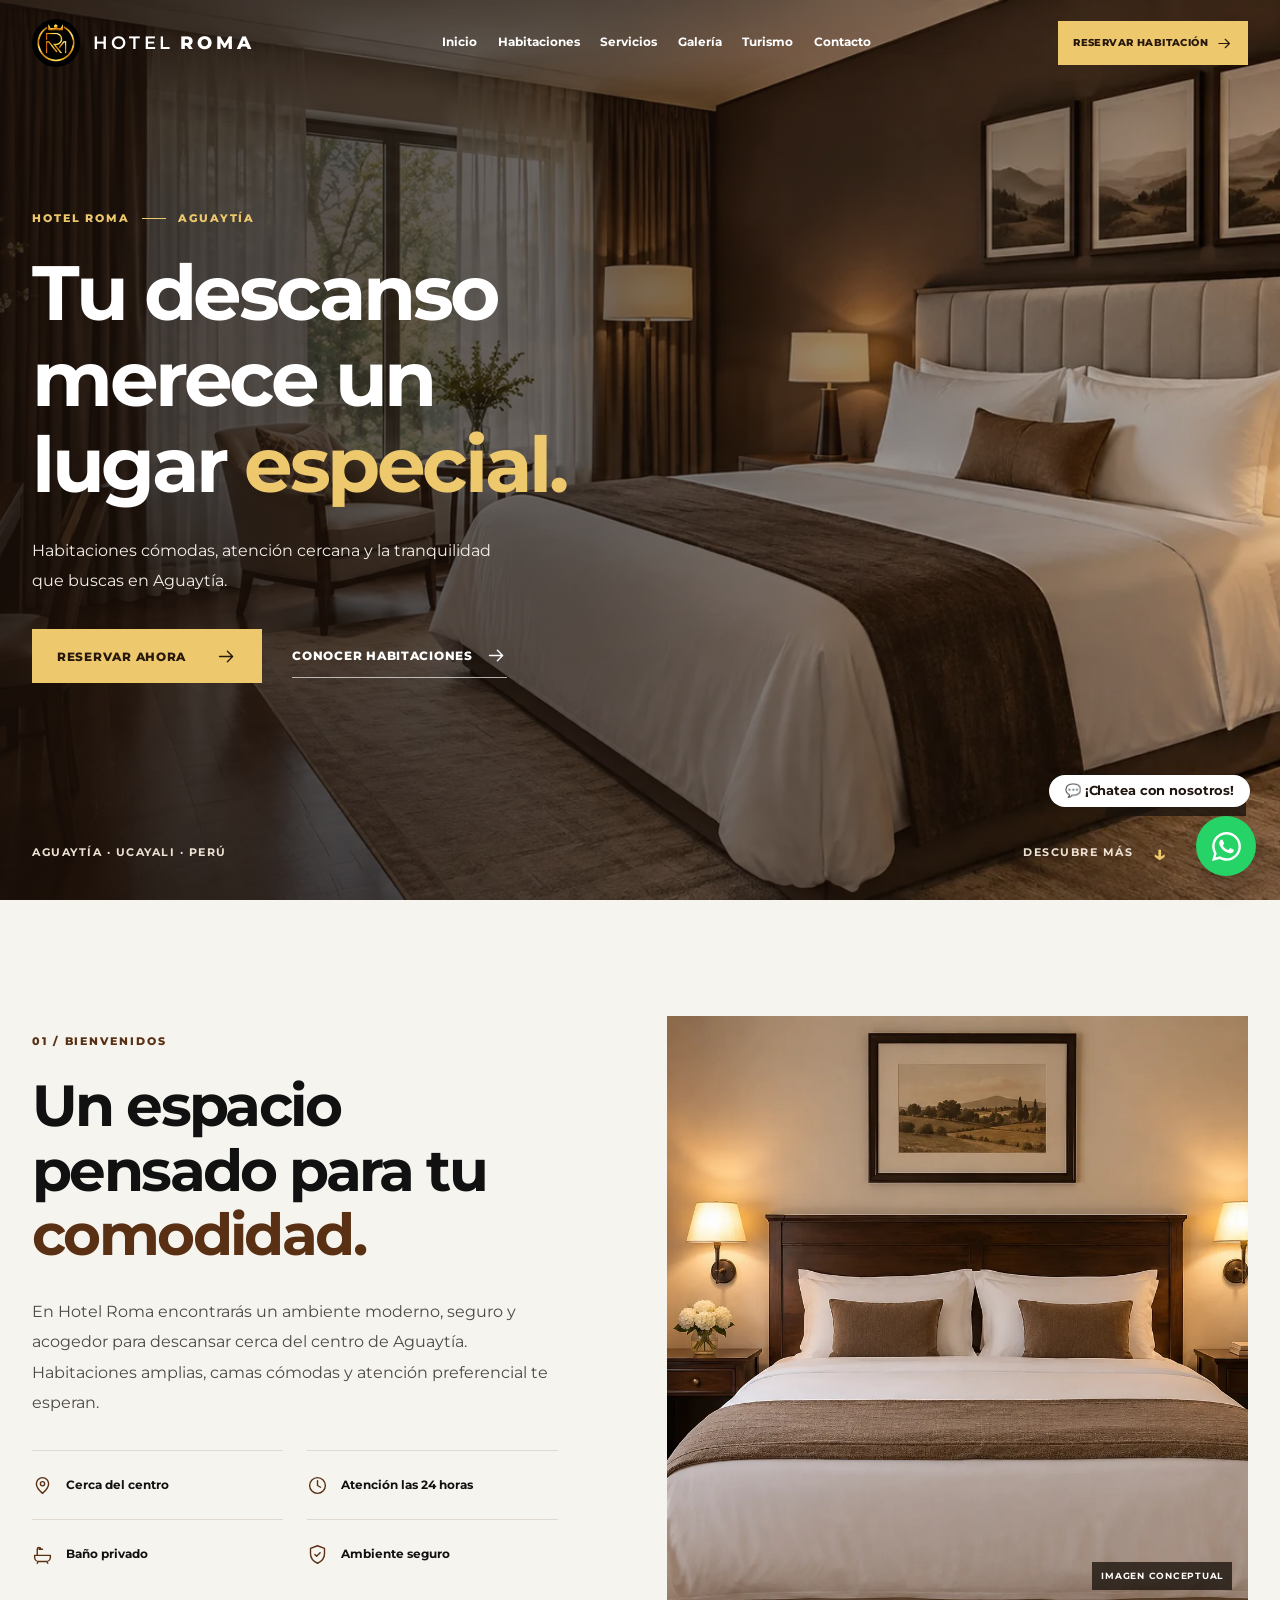
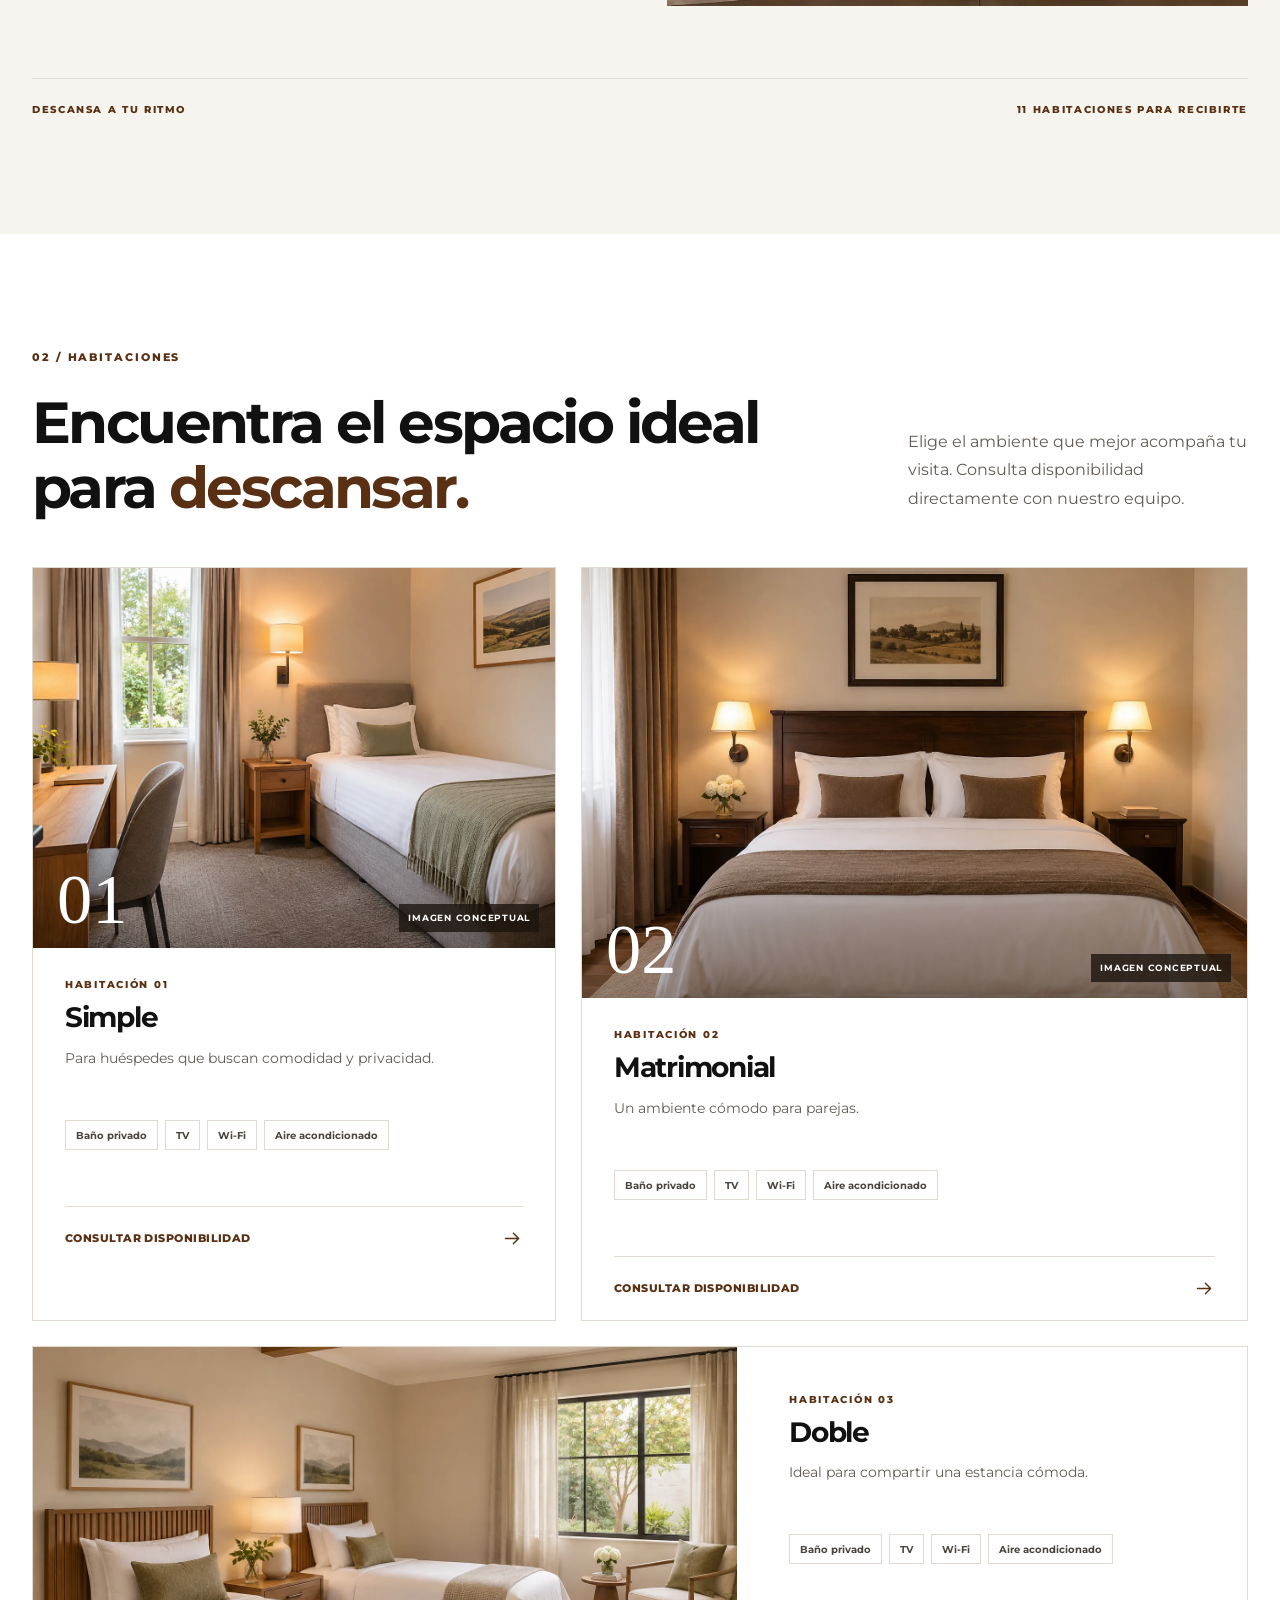
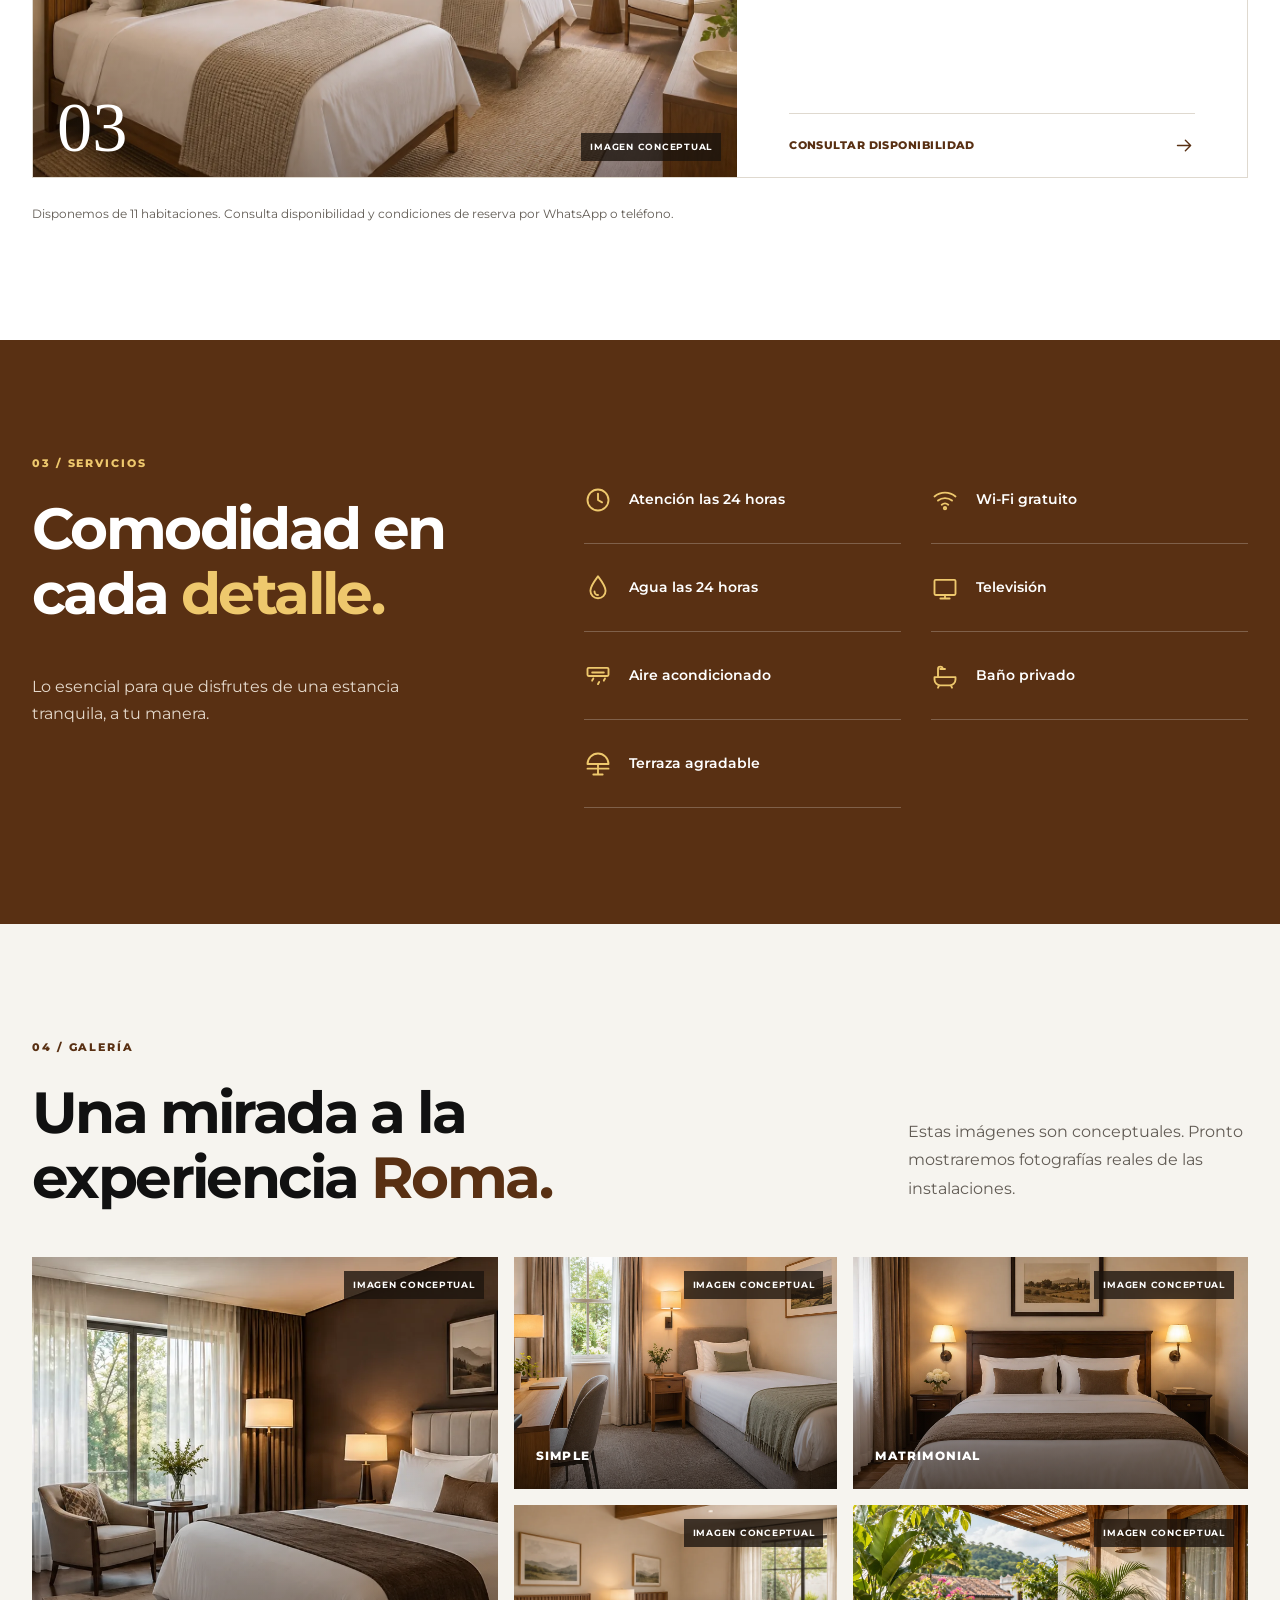
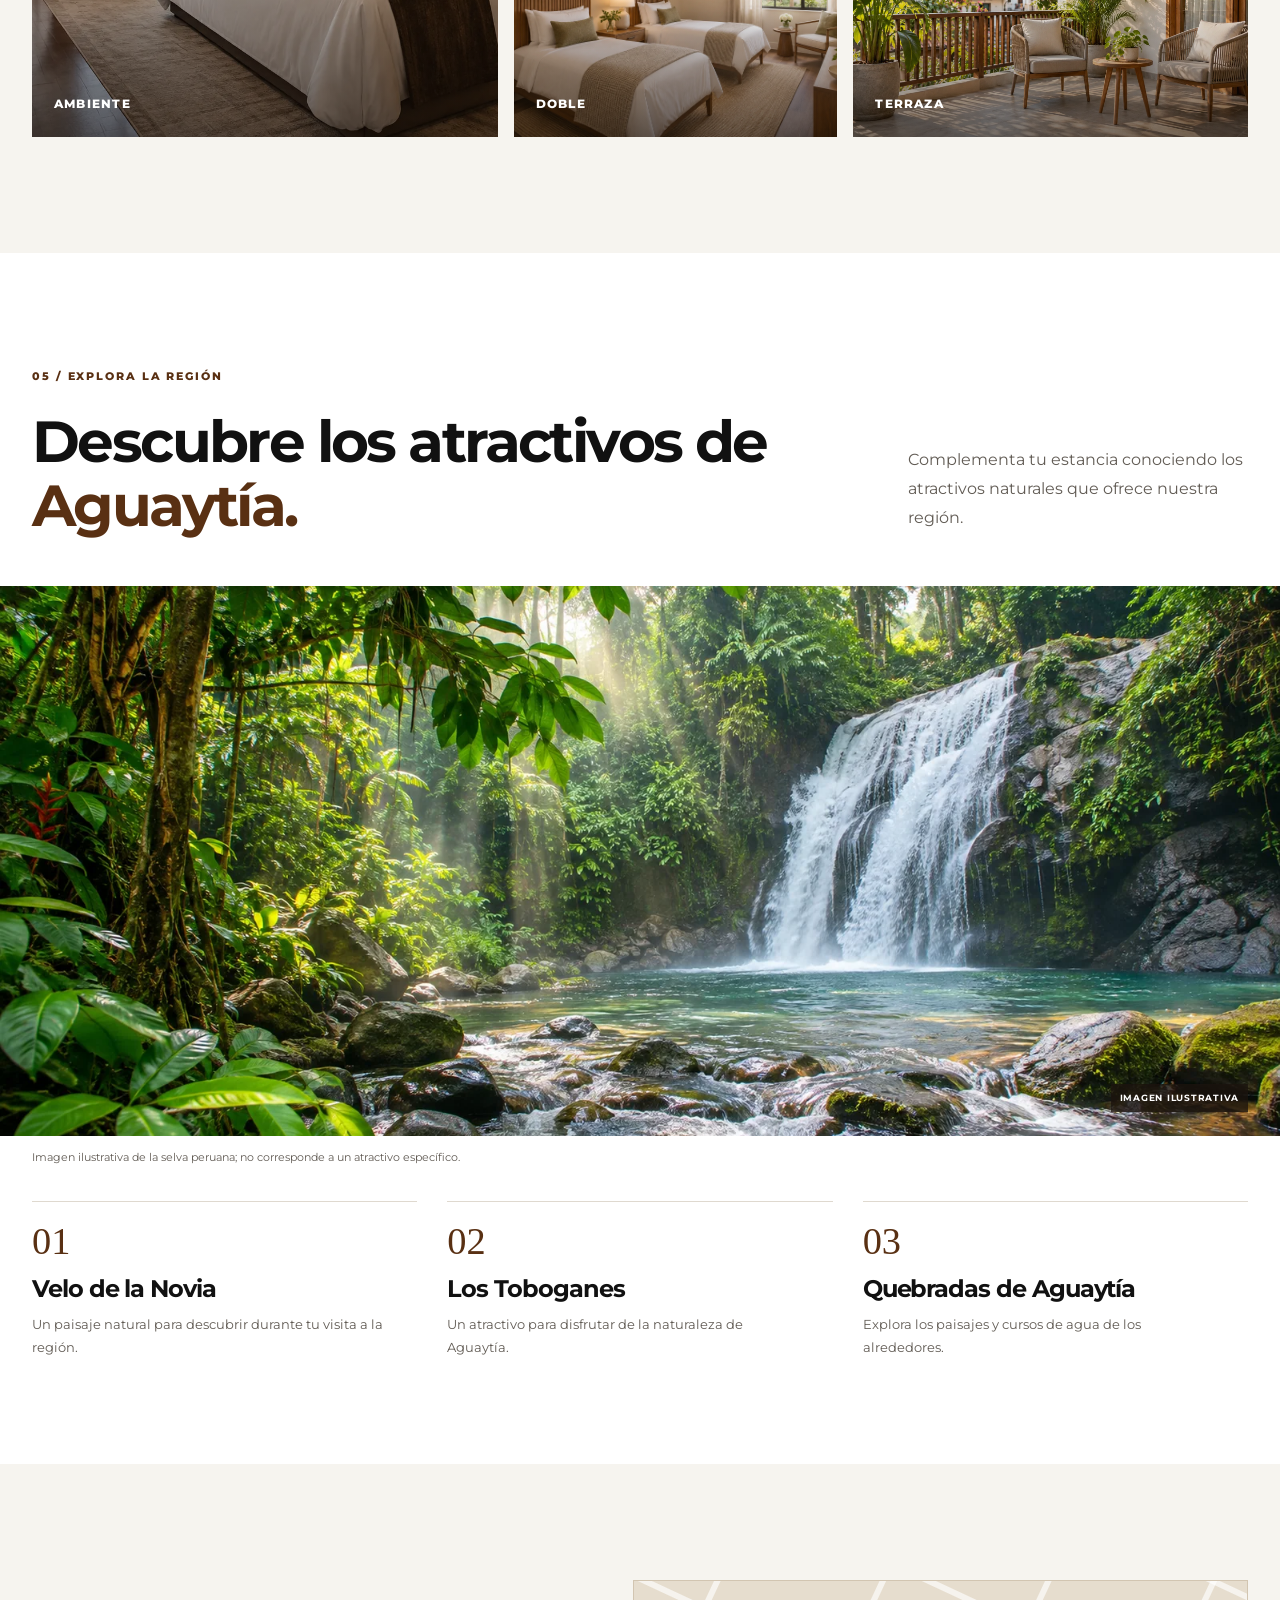
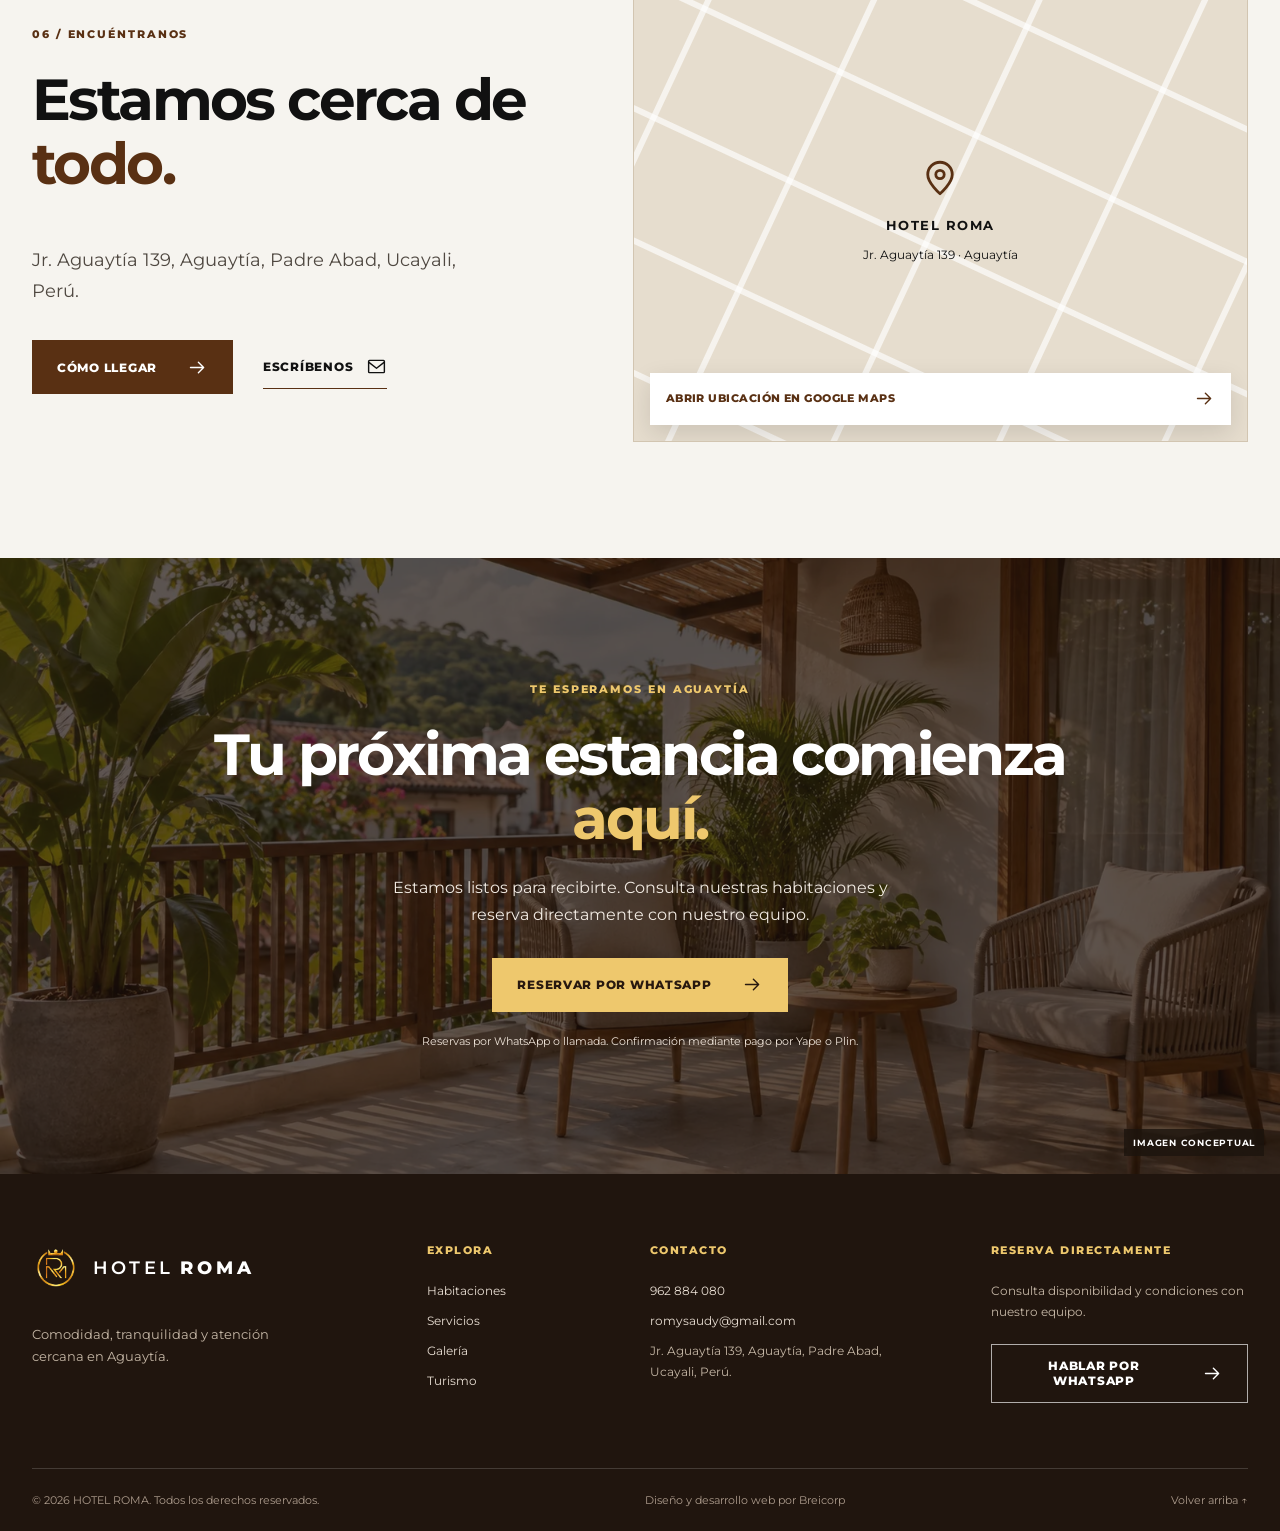
==== commit 38158e4a: "actualizacion del footer" ====
--- a/index.html
+++ b/index.html
@@ -1,11 +1,13 @@
 <!doctype html>
 <html lang="es-PE">
+
 <head>
   <meta charset="utf-8">
   <meta name="viewport" content="width=device-width, initial-scale=1">
   <meta name="theme-color" content="#593013">
   <title>Hotel Roma en Aguaytía | Habitaciones y reservas</title>
-  <meta name="description" content="Hospédate en Hotel Roma, en Jr. Aguaytía 139, Aguaytía, Ucayali. Conoce nuestras habitaciones y consulta disponibilidad por WhatsApp.">
+  <meta name="description"
+    content="Hospédate en Hotel Roma, en Jr. Aguaytía 139, Aguaytía, Ucayali. Conoce nuestras habitaciones y consulta disponibilidad por WhatsApp.">
   <link rel="canonical" href="https://hotel-roma.vercel.app/">
 
   <!-- Open Graph / Redes Sociales -->
@@ -13,7 +15,8 @@
   <meta property="og:locale" content="es_PE">
   <meta property="og:site_name" content="Hotel Roma">
   <meta property="og:title" content="Hotel Roma en Aguaytía | Habitaciones y reservas">
-  <meta property="og:description" content="Hospédate en Hotel Roma, en Jr. Aguaytía 139, Aguaytía, Ucayali. Conoce nuestras habitaciones y consulta disponibilidad por WhatsApp.">
+  <meta property="og:description"
+    content="Hospédate en Hotel Roma, en Jr. Aguaytía 139, Aguaytía, Ucayali. Conoce nuestras habitaciones y consulta disponibilidad por WhatsApp.">
   <meta property="og:url" content="https://hotel-roma.vercel.app/">
   <meta property="og:image" content="https://hotel-roma.vercel.app/assets/images/og/hotel-roma-share.jpg">
   <meta property="og:image:secure_url" content="https://hotel-roma.vercel.app/assets/images/og/hotel-roma-share.jpg">
@@ -25,7 +28,8 @@
   <!-- Twitter Cards -->
   <meta name="twitter:card" content="summary_large_image">
   <meta name="twitter:title" content="Hotel Roma en Aguaytía | Habitaciones y reservas">
-  <meta name="twitter:description" content="Hospédate en Hotel Roma, en Jr. Aguaytía 139, Aguaytía, Ucayali. Conoce nuestras habitaciones y consulta disponibilidad por WhatsApp.">
+  <meta name="twitter:description"
+    content="Hospédate en Hotel Roma, en Jr. Aguaytía 139, Aguaytía, Ucayali. Conoce nuestras habitaciones y consulta disponibilidad por WhatsApp.">
   <meta name="twitter:image" content="https://hotel-roma.vercel.app/assets/images/og/hotel-roma-share.jpg">
   <meta name="twitter:image:alt" content="Hotel Roma en Aguaytía - Habitaciones cómodas y atención preferencial">
 
@@ -37,7 +41,8 @@
   <link rel="apple-touch-icon" href="assets/images/logo/apple-touch-icon.png">
   <link rel="preconnect" href="https://fonts.googleapis.com">
   <link rel="preconnect" href="https://fonts.gstatic.com" crossorigin>
-  <link href="https://fonts.googleapis.com/css2?family=Montserrat:wght@400;500;600;700;800&display=swap" rel="stylesheet" media="print" onload="this.media='all'">
+  <link href="https://fonts.googleapis.com/css2?family=Montserrat:wght@400;500;600;700;800&display=swap"
+    rel="stylesheet" media="print" onload="this.media='all'">
   <link rel="preload" as="image" href="assets/images/temporary/hero-hospedaje.webp">
   <link rel="stylesheet" href="styles.css">
   <script type="application/ld+json">
@@ -76,117 +81,401 @@
   <script src="config.js" defer></script>
   <script src="script.js" defer></script>
 </head>
+
 <body>
   <a class="skip-link" href="#contenido">Ir al contenido</a>
   <svg class="icon-defs" xmlns="http://www.w3.org/2000/svg" aria-hidden="true">
-    <symbol id="icon-arrow" viewBox="0 0 24 24"><path d="M4 12h15m-6-6 6 6-6 6"/></symbol>
-    <symbol id="icon-whatsapp" viewBox="0 0 448 512"><path fill="currentColor" d="M380.9 97.1C339 55.1 283.2 32 223.9 32c-122.4 0-222 99.6-222 222 0 39.1 10.2 77.3 29.6 111L0 480l117.7-30.9c32.4 17.7 68.9 27 106.1 27h.1c122.3 0 224.1-99.6 224.1-222 0-59.3-25.2-115-67.1-157zm-157 341.6c-33.2 0-65.7-8.9-94-25.7l-6.7-4-69.8 18.3L72 359.2l-4.4-7c-18.5-29.4-28.2-63.3-28.2-98.2 0-101.7 82.8-184.5 184.6-184.5 49.3 0 95.6 19.2 130.4 54.1 34.8 34.9 56.2 81.2 56.1 130.5 0 101.8-84.9 184.6-186.6 184.6zm101.2-138.2c-5.5-2.8-32.8-16.2-37.9-18-5.1-1.9-8.8-2.8-12.5 2.8-3.7 5.6-14.3 18-17.6 21.8-3.2 3.7-6.5 4.2-12 1.4-32.6-16.3-54-29.1-75.5-66-5.7-9.8 5.7-9.1 16.3-30.3 1.8-3.7.9-6.9-.5-9.7-1.4-2.8-12.5-30.1-17.1-41.2-4.5-10.8-9.1-9.3-12.5-9.5-3.2-.2-6.9-.2-10.6-.2-3.7 0-9.7 1.4-14.8 6.9-5.1 5.6-19.4 19-19.4 46.3 0 27.3 19.9 53.7 22.6 57.4 2.8 3.7 39.1 59.7 94.8 83.8 35.2 15.2 49 16.5 66.6 13.9 10.7-1.6 32.8-13.4 37.4-26.4 4.6-13 4.6-24.1 3.2-26.4-1.3-2.5-5-3.9-10.5-6.6z"/></symbol>
-    <symbol id="icon-pin" viewBox="0 0 24 24"><path d="M19 10c0 5-7 11-7 11S5 15 5 10a7 7 0 1 1 14 0Z"/><circle cx="12" cy="10" r="2.4"/></symbol>
-    <symbol id="icon-clock" viewBox="0 0 24 24"><circle cx="12" cy="12" r="9"/><path d="M12 6.5V12l3.5 2"/></symbol>
-    <symbol id="icon-wifi" viewBox="0 0 24 24"><path d="M3 9a14 14 0 0 1 18 0M6 12.5a9.5 9.5 0 0 1 12 0M9.2 16a4.5 4.5 0 0 1 5.6 0"/><circle cx="12" cy="19" r="1"/></symbol>
-    <symbol id="icon-bath" viewBox="0 0 24 24"><path d="M3 13h18v2a5 5 0 0 1-5 5H8a5 5 0 0 1-5-5v-2Zm3 0V6a2 2 0 0 1 4 0m-2 0h4M7 20l-1 2m11-2 1 2"/></symbol>
-    <symbol id="icon-tv" viewBox="0 0 24 24"><rect x="3" y="5" width="18" height="13" rx="1"/><path d="M8 21h8m-4-3v3"/></symbol>
-    <symbol id="icon-air" viewBox="0 0 24 24"><rect x="3" y="5" width="18" height="7" rx="1"/><path d="M7 9h10M7 16c0-1 1-1 1-2m4 5c0-1 1-1 1-2m4-1c0-1 1-1 1-2"/></symbol>
-    <symbol id="icon-water" viewBox="0 0 24 24"><path d="M12 2C9 6 5.5 10.5 5.5 14.3a6.5 6.5 0 0 0 13 0C18.5 10.5 15 6 12 2Z"/><path d="M9 15a3 3 0 0 0 3 3"/></symbol>
-    <symbol id="icon-terrace" viewBox="0 0 24 24"><path d="M3 12a9 9 0 0 1 18 0H3Zm9 0v9m-4 0h8M3 16h18"/></symbol>
-    <symbol id="icon-shield" viewBox="0 0 24 24"><path d="M12 2 20 5v6c0 5.2-3.4 8.7-8 11-4.6-2.3-8-5.8-8-11V5l8-3Z"/><path d="m9 12 2 2 4-4"/></symbol>
-    <symbol id="icon-phone" viewBox="0 0 24 24"><path d="M6.4 3.6 9.7 3l2 4-2.2 2.1a14 14 0 0 0 5.4 5.4l2.1-2.2 4 2-.6 3.3c-.2 1.2-1.2 2-2.4 2C10 19.6 4.4 14 4.4 6c0-1.2.8-2.2 2-2.4Z"/></symbol>
-    <symbol id="icon-mail" viewBox="0 0 24 24"><rect x="3" y="5" width="18" height="14" rx="1"/><path d="m3 7 9 7 9-7"/></symbol>
-    <symbol id="icon-close" viewBox="0 0 24 24"><path d="M5 5 19 19M19 5 5 19"/></symbol>
-    <symbol id="icon-chevron" viewBox="0 0 24 24"><path d="m9 5 7 7-7 7"/></symbol>
+    <symbol id="icon-arrow" viewBox="0 0 24 24">
+      <path d="M4 12h15m-6-6 6 6-6 6" />
+    </symbol>
+    <symbol id="icon-whatsapp" viewBox="0 0 448 512">
+      <path fill="currentColor"
+        d="M380.9 97.1C339 55.1 283.2 32 223.9 32c-122.4 0-222 99.6-222 222 0 39.1 10.2 77.3 29.6 111L0 480l117.7-30.9c32.4 17.7 68.9 27 106.1 27h.1c122.3 0 224.1-99.6 224.1-222 0-59.3-25.2-115-67.1-157zm-157 341.6c-33.2 0-65.7-8.9-94-25.7l-6.7-4-69.8 18.3L72 359.2l-4.4-7c-18.5-29.4-28.2-63.3-28.2-98.2 0-101.7 82.8-184.5 184.6-184.5 49.3 0 95.6 19.2 130.4 54.1 34.8 34.9 56.2 81.2 56.1 130.5 0 101.8-84.9 184.6-186.6 184.6zm101.2-138.2c-5.5-2.8-32.8-16.2-37.9-18-5.1-1.9-8.8-2.8-12.5 2.8-3.7 5.6-14.3 18-17.6 21.8-3.2 3.7-6.5 4.2-12 1.4-32.6-16.3-54-29.1-75.5-66-5.7-9.8 5.7-9.1 16.3-30.3 1.8-3.7.9-6.9-.5-9.7-1.4-2.8-12.5-30.1-17.1-41.2-4.5-10.8-9.1-9.3-12.5-9.5-3.2-.2-6.9-.2-10.6-.2-3.7 0-9.7 1.4-14.8 6.9-5.1 5.6-19.4 19-19.4 46.3 0 27.3 19.9 53.7 22.6 57.4 2.8 3.7 39.1 59.7 94.8 83.8 35.2 15.2 49 16.5 66.6 13.9 10.7-1.6 32.8-13.4 37.4-26.4 4.6-13 4.6-24.1 3.2-26.4-1.3-2.5-5-3.9-10.5-6.6z" />
+    </symbol>
+    <symbol id="icon-pin" viewBox="0 0 24 24">
+      <path d="M19 10c0 5-7 11-7 11S5 15 5 10a7 7 0 1 1 14 0Z" />
+      <circle cx="12" cy="10" r="2.4" />
+    </symbol>
+    <symbol id="icon-clock" viewBox="0 0 24 24">
+      <circle cx="12" cy="12" r="9" />
+      <path d="M12 6.5V12l3.5 2" />
+    </symbol>
+    <symbol id="icon-wifi" viewBox="0 0 24 24">
+      <path d="M3 9a14 14 0 0 1 18 0M6 12.5a9.5 9.5 0 0 1 12 0M9.2 16a4.5 4.5 0 0 1 5.6 0" />
+      <circle cx="12" cy="19" r="1" />
+    </symbol>
+    <symbol id="icon-bath" viewBox="0 0 24 24">
+      <path d="M3 13h18v2a5 5 0 0 1-5 5H8a5 5 0 0 1-5-5v-2Zm3 0V6a2 2 0 0 1 4 0m-2 0h4M7 20l-1 2m11-2 1 2" />
+    </symbol>
+    <symbol id="icon-tv" viewBox="0 0 24 24">
+      <rect x="3" y="5" width="18" height="13" rx="1" />
+      <path d="M8 21h8m-4-3v3" />
+    </symbol>
+    <symbol id="icon-air" viewBox="0 0 24 24">
+      <rect x="3" y="5" width="18" height="7" rx="1" />
+      <path d="M7 9h10M7 16c0-1 1-1 1-2m4 5c0-1 1-1 1-2m4-1c0-1 1-1 1-2" />
+    </symbol>
+    <symbol id="icon-water" viewBox="0 0 24 24">
+      <path d="M12 2C9 6 5.5 10.5 5.5 14.3a6.5 6.5 0 0 0 13 0C18.5 10.5 15 6 12 2Z" />
+      <path d="M9 15a3 3 0 0 0 3 3" />
+    </symbol>
+    <symbol id="icon-terrace" viewBox="0 0 24 24">
+      <path d="M3 12a9 9 0 0 1 18 0H3Zm9 0v9m-4 0h8M3 16h18" />
+    </symbol>
+    <symbol id="icon-shield" viewBox="0 0 24 24">
+      <path d="M12 2 20 5v6c0 5.2-3.4 8.7-8 11-4.6-2.3-8-5.8-8-11V5l8-3Z" />
+      <path d="m9 12 2 2 4-4" />
+    </symbol>
+    <symbol id="icon-phone" viewBox="0 0 24 24">
+      <path
+        d="M6.4 3.6 9.7 3l2 4-2.2 2.1a14 14 0 0 0 5.4 5.4l2.1-2.2 4 2-.6 3.3c-.2 1.2-1.2 2-2.4 2C10 19.6 4.4 14 4.4 6c0-1.2.8-2.2 2-2.4Z" />
+    </symbol>
+    <symbol id="icon-mail" viewBox="0 0 24 24">
+      <rect x="3" y="5" width="18" height="14" rx="1" />
+      <path d="m3 7 9 7 9-7" />
+    </symbol>
+    <symbol id="icon-close" viewBox="0 0 24 24">
+      <path d="M5 5 19 19M19 5 5 19" />
+    </symbol>
+    <symbol id="icon-chevron" viewBox="0 0 24 24">
+      <path d="m9 5 7 7-7 7" />
+    </symbol>
   </svg>
 
   <header class="site-header" id="site-header">
     <div class="header-inner wrap">
       <a class="brand" href="#inicio" aria-label="Hotel Roma, ir al inicio">
-        <img class="brand-logo" src="assets/images/logo/logo-hotel-roma.webp" alt="Hotel Roma - Aguaytía" width="52" height="52">
+        <img class="brand-logo" src="assets/images/logo/logo-hotel-roma.webp" alt="Hotel Roma - Aguaytía" width="52"
+          height="52">
         <span class="brand-name">HOTEL <strong>ROMA</strong></span>
       </a>
       <nav class="desktop-nav" aria-label="Navegación principal">
-        <a href="#inicio">Inicio</a><a href="#habitaciones">Habitaciones</a><a href="#servicios">Servicios</a><a href="#galeria">Galería</a><a href="#turismo">Turismo</a><a href="#contacto">Contacto</a>
+        <a href="#inicio">Inicio</a><a href="#habitaciones">Habitaciones</a><a href="#servicios">Servicios</a><a
+          href="#galeria">Galería</a><a href="#turismo">Turismo</a><a href="#contacto">Contacto</a>
       </nav>
-      <a class="header-book" data-whatsapp="general" href="#contacto">Reservar habitación <svg class="icon"><use href="#icon-arrow"/></svg></a>
-      <button class="menu-toggle" type="button" aria-label="Abrir menú" aria-controls="mobile-nav" aria-expanded="false"><span></span><span></span></button>
+      <a class="header-book" data-whatsapp="general" href="#contacto">Reservar habitación <svg class="icon">
+          <use href="#icon-arrow" />
+        </svg></a>
+      <button class="menu-toggle" type="button" aria-label="Abrir menú" aria-controls="mobile-nav"
+        aria-expanded="false"><span></span><span></span></button>
     </div>
     <nav class="mobile-nav" id="mobile-nav" aria-label="Navegación móvil" hidden>
-      <a href="#inicio">Inicio</a><a href="#habitaciones">Habitaciones</a><a href="#servicios">Servicios</a><a href="#galeria">Galería</a><a href="#turismo">Turismo</a><a href="#contacto">Contacto</a>
-      <a class="mobile-book" data-whatsapp="general" href="#contacto">Reservar habitación <svg class="icon"><use href="#icon-arrow"/></svg></a>
+      <a href="#inicio">Inicio</a><a href="#habitaciones">Habitaciones</a><a href="#servicios">Servicios</a><a
+        href="#galeria">Galería</a><a href="#turismo">Turismo</a><a href="#contacto">Contacto</a>
+      <a class="mobile-book" data-whatsapp="general" href="#contacto">Reservar habitación <svg class="icon">
+          <use href="#icon-arrow" />
+        </svg></a>
     </nav>
   </header>
 
   <main id="contenido">
     <section class="hero" id="inicio" aria-labelledby="hero-title">
-      <div class="hero-visual photo-slot" data-photo="hero" role="img" aria-label="Espacio para imagen conceptual de una habitación"><span class="photo-slot-label">IMAGEN CONCEPTUAL PENDIENTE</span></div>
+      <div class="hero-visual photo-slot" data-photo="hero" role="img"
+        aria-label="Espacio para imagen conceptual de una habitación"><span class="photo-slot-label">IMAGEN CONCEPTUAL
+          PENDIENTE</span></div>
       <div class="hero-shade" aria-hidden="true"></div>
       <div class="hero-copy wrap">
         <div class="hero-content">
           <p class="eyebrow light">HOTEL ROMA <span></span> AGUAYTÍA</p>
           <h1 id="hero-title">Tu descanso merece un lugar <em>especial.</em></h1>
-          <p class="hero-description">Habitaciones cómodas, atención cercana y la tranquilidad que buscas en Aguaytía.</p>
-          <div class="hero-actions"><a class="button button-gold" data-whatsapp="general" href="#contacto">Reservar ahora <svg class="icon"><use href="#icon-arrow"/></svg></a><a class="text-link light-link" href="#habitaciones">Conocer habitaciones <svg class="icon"><use href="#icon-arrow"/></svg></a></div>
-        </div>
-      </div>
-      <div class="hero-bottom wrap"><span>AGUAYTÍA · UCAYALI · PERÚ</span><a href="#presentacion" aria-label="Desplazarse a la presentación">DESCUBRE MÁS <span aria-hidden="true">↓</span></a></div>
+          <p class="hero-description">Habitaciones cómodas, atención cercana y la tranquilidad que buscas en Aguaytía.
+          </p>
+          <div class="hero-actions"><a class="button button-gold" data-whatsapp="general" href="#contacto">Reservar
+              ahora <svg class="icon">
+                <use href="#icon-arrow" />
+              </svg></a><a class="text-link light-link" href="#habitaciones">Conocer habitaciones <svg class="icon">
+                <use href="#icon-arrow" />
+              </svg></a></div>
+        </div>
+      </div>
+      <div class="hero-bottom wrap"><span>AGUAYTÍA · UCAYALI · PERÚ</span><a href="#presentacion"
+          aria-label="Desplazarse a la presentación">DESCUBRE MÁS <span aria-hidden="true">↓</span></a></div>
     </section>
 
     <section class="intro section" id="presentacion" aria-labelledby="intro-title">
       <div class="wrap intro-grid">
-        <div class="intro-copy"><p class="eyebrow">01 / BIENVENIDOS</p><h2 id="intro-title">Un espacio pensado para tu <em>comodidad.</em></h2><p>En Hotel Roma encontrarás un ambiente moderno, seguro y acogedor para descansar cerca del centro de Aguaytía. Habitaciones amplias, camas cómodas y atención preferencial te esperan.</p><div class="intro-facts"><div><svg class="icon"><use href="#icon-pin"/></svg><span>Cerca del centro</span></div><div><svg class="icon"><use href="#icon-clock"/></svg><span>Atención las 24 horas</span></div><div><svg class="icon"><use href="#icon-bath"/></svg><span>Baño privado</span></div><div><svg class="icon"><use href="#icon-shield"/></svg><span>Ambiente seguro</span></div></div></div>
-        <div class="intro-photo photo-slot" data-photo="matrimonial" role="img" aria-label="Espacio para imagen conceptual de un dormitorio"><span class="photo-slot-label">IMAGEN CONCEPTUAL PENDIENTE</span></div>
+        <div class="intro-copy">
+          <p class="eyebrow">01 / BIENVENIDOS</p>
+          <h2 id="intro-title">Un espacio pensado para tu <em>comodidad.</em></h2>
+          <p>En Hotel Roma encontrarás un ambiente moderno, seguro y acogedor para descansar cerca del centro de
+            Aguaytía. Habitaciones amplias, camas cómodas y atención preferencial te esperan.</p>
+          <div class="intro-facts">
+            <div><svg class="icon">
+                <use href="#icon-pin" />
+              </svg><span>Cerca del centro</span></div>
+            <div><svg class="icon">
+                <use href="#icon-clock" />
+              </svg><span>Atención las 24 horas</span></div>
+            <div><svg class="icon">
+                <use href="#icon-bath" />
+              </svg><span>Baño privado</span></div>
+            <div><svg class="icon">
+                <use href="#icon-shield" />
+              </svg><span>Ambiente seguro</span></div>
+          </div>
+        </div>
+        <div class="intro-photo photo-slot" data-photo="matrimonial" role="img"
+          aria-label="Espacio para imagen conceptual de un dormitorio"><span class="photo-slot-label">IMAGEN CONCEPTUAL
+            PENDIENTE</span></div>
       </div>
       <div class="wrap intro-band"><span>DESCANSA A TU RITMO</span><span>11 HABITACIONES PARA RECIBIRTE</span></div>
     </section>
 
     <section class="rooms section" id="habitaciones" aria-labelledby="rooms-title">
-      <div class="wrap"><div class="section-top"><div><p class="eyebrow">02 / HABITACIONES</p><h2 id="rooms-title">Encuentra el espacio ideal para <em>descansar.</em></h2></div><p>Elige el ambiente que mejor acompaña tu visita. Consulta disponibilidad directamente con nuestro equipo.</p></div>
+      <div class="wrap">
+        <div class="section-top">
+          <div>
+            <p class="eyebrow">02 / HABITACIONES</p>
+            <h2 id="rooms-title">Encuentra el espacio ideal para <em>descansar.</em></h2>
+          </div>
+          <p>Elige el ambiente que mejor acompaña tu visita. Consulta disponibilidad directamente con nuestro equipo.
+          </p>
+        </div>
         <div class="room-grid">
-          <article class="room-card"><div class="room-photo photo-slot" data-photo="simple" role="img" aria-label="Espacio para fotografía de la habitación simple"><span class="photo-slot-label">FOTO DE HABITACIÓN PENDIENTE</span><span class="photo-number">01</span></div><div class="room-body"><p class="room-type">HABITACIÓN 01</p><h3>Simple</h3><p>Para huéspedes que buscan comodidad y privacidad.</p><ul class="room-amenities"><li>Baño privado</li><li>TV</li><li>Wi-Fi</li><li>Aire acondicionado</li></ul><a class="room-action" data-whatsapp="simple" href="#contacto">Consultar disponibilidad <svg class="icon"><use href="#icon-arrow"/></svg></a></div></article>
-          <article class="room-card"><div class="room-photo photo-slot" data-photo="matrimonial" role="img" aria-label="Espacio para fotografía de la habitación matrimonial"><span class="photo-slot-label">FOTO DE HABITACIÓN PENDIENTE</span><span class="photo-number">02</span></div><div class="room-body"><p class="room-type">HABITACIÓN 02</p><h3>Matrimonial</h3><p>Un ambiente cómodo para parejas.</p><ul class="room-amenities"><li>Baño privado</li><li>TV</li><li>Wi-Fi</li><li>Aire acondicionado</li></ul><a class="room-action" data-whatsapp="matrimonial" href="#contacto">Consultar disponibilidad <svg class="icon"><use href="#icon-arrow"/></svg></a></div></article>
-          <article class="room-card"><div class="room-photo photo-slot" data-photo="doble" role="img" aria-label="Espacio para fotografía de la habitación doble"><span class="photo-slot-label">FOTO DE HABITACIÓN PENDIENTE</span><span class="photo-number">03</span></div><div class="room-body"><p class="room-type">HABITACIÓN 03</p><h3>Doble</h3><p>Ideal para compartir una estancia cómoda.</p><ul class="room-amenities"><li>Baño privado</li><li>TV</li><li>Wi-Fi</li><li>Aire acondicionado</li></ul><a class="room-action" data-whatsapp="doble" href="#contacto">Consultar disponibilidad <svg class="icon"><use href="#icon-arrow"/></svg></a></div></article>
-        </div>
-        <p class="rooms-note">Disponemos de 11 habitaciones. Consulta disponibilidad y condiciones de reserva por WhatsApp o teléfono.</p>
-      </div>
-    </section>
-
-    <section class="services section" id="servicios" aria-labelledby="services-title"><div class="wrap services-layout"><div class="services-intro"><p class="eyebrow light">03 / SERVICIOS</p><h2 id="services-title">Comodidad en cada <em>detalle.</em></h2><p>Lo esencial para que disfrutes de una estancia tranquila, a tu manera.</p></div><div class="service-grid"><div><svg class="icon"><use href="#icon-clock"/></svg><span>Atención las 24 horas</span></div><div><svg class="icon"><use href="#icon-wifi"/></svg><span>Wi-Fi gratuito</span></div><div><svg class="icon"><use href="#icon-water"/></svg><span>Agua las 24 horas</span></div><div><svg class="icon"><use href="#icon-tv"/></svg><span>Televisión</span></div><div><svg class="icon"><use href="#icon-air"/></svg><span>Aire acondicionado</span></div><div><svg class="icon"><use href="#icon-bath"/></svg><span>Baño privado</span></div><div><svg class="icon"><use href="#icon-terrace"/></svg><span>Terraza agradable</span></div></div></div></section>
+          <article class="room-card">
+            <div class="room-photo photo-slot" data-photo="simple" role="img"
+              aria-label="Espacio para fotografía de la habitación simple"><span class="photo-slot-label">FOTO DE
+                HABITACIÓN PENDIENTE</span><span class="photo-number">01</span></div>
+            <div class="room-body">
+              <p class="room-type">HABITACIÓN 01</p>
+              <h3>Simple</h3>
+              <p>Para huéspedes que buscan comodidad y privacidad.</p>
+              <ul class="room-amenities">
+                <li>Baño privado</li>
+                <li>TV</li>
+                <li>Wi-Fi</li>
+                <li>Aire acondicionado</li>
+              </ul><a class="room-action" data-whatsapp="simple" href="#contacto">Consultar disponibilidad <svg
+                  class="icon">
+                  <use href="#icon-arrow" />
+                </svg></a>
+            </div>
+          </article>
+          <article class="room-card">
+            <div class="room-photo photo-slot" data-photo="matrimonial" role="img"
+              aria-label="Espacio para fotografía de la habitación matrimonial"><span class="photo-slot-label">FOTO DE
+                HABITACIÓN PENDIENTE</span><span class="photo-number">02</span></div>
+            <div class="room-body">
+              <p class="room-type">HABITACIÓN 02</p>
+              <h3>Matrimonial</h3>
+              <p>Un ambiente cómodo para parejas.</p>
+              <ul class="room-amenities">
+                <li>Baño privado</li>
+                <li>TV</li>
+                <li>Wi-Fi</li>
+                <li>Aire acondicionado</li>
+              </ul><a class="room-action" data-whatsapp="matrimonial" href="#contacto">Consultar disponibilidad <svg
+                  class="icon">
+                  <use href="#icon-arrow" />
+                </svg></a>
+            </div>
+          </article>
+          <article class="room-card">
+            <div class="room-photo photo-slot" data-photo="doble" role="img"
+              aria-label="Espacio para fotografía de la habitación doble"><span class="photo-slot-label">FOTO DE
+                HABITACIÓN PENDIENTE</span><span class="photo-number">03</span></div>
+            <div class="room-body">
+              <p class="room-type">HABITACIÓN 03</p>
+              <h3>Doble</h3>
+              <p>Ideal para compartir una estancia cómoda.</p>
+              <ul class="room-amenities">
+                <li>Baño privado</li>
+                <li>TV</li>
+                <li>Wi-Fi</li>
+                <li>Aire acondicionado</li>
+              </ul><a class="room-action" data-whatsapp="doble" href="#contacto">Consultar disponibilidad <svg
+                  class="icon">
+                  <use href="#icon-arrow" />
+                </svg></a>
+            </div>
+          </article>
+        </div>
+        <p class="rooms-note">Disponemos de 11 habitaciones. Consulta disponibilidad y condiciones de reserva por
+          WhatsApp o teléfono.</p>
+      </div>
+    </section>
+
+    <section class="services section" id="servicios" aria-labelledby="services-title">
+      <div class="wrap services-layout">
+        <div class="services-intro">
+          <p class="eyebrow light">03 / SERVICIOS</p>
+          <h2 id="services-title">Comodidad en cada <em>detalle.</em></h2>
+          <p>Lo esencial para que disfrutes de una estancia tranquila, a tu manera.</p>
+        </div>
+        <div class="service-grid">
+          <div><svg class="icon">
+              <use href="#icon-clock" />
+            </svg><span>Atención las 24 horas</span></div>
+          <div><svg class="icon">
+              <use href="#icon-wifi" />
+            </svg><span>Wi-Fi gratuito</span></div>
+          <div><svg class="icon">
+              <use href="#icon-water" />
+            </svg><span>Agua las 24 horas</span></div>
+          <div><svg class="icon">
+              <use href="#icon-tv" />
+            </svg><span>Televisión</span></div>
+          <div><svg class="icon">
+              <use href="#icon-air" />
+            </svg><span>Aire acondicionado</span></div>
+          <div><svg class="icon">
+              <use href="#icon-bath" />
+            </svg><span>Baño privado</span></div>
+          <div><svg class="icon">
+              <use href="#icon-terrace" />
+            </svg><span>Terraza agradable</span></div>
+        </div>
+      </div>
+    </section>
 
     <section class="gallery section" id="galeria" aria-labelledby="gallery-title">
       <div class="wrap">
-        <div class="section-top"><div><p class="eyebrow">04 / GALERÍA</p><h2 id="gallery-title">Una mirada a la experiencia <em>Roma.</em></h2></div><p>Estas imágenes son conceptuales. Pronto mostraremos fotografías reales de las instalaciones.</p></div>
+        <div class="section-top">
+          <div>
+            <p class="eyebrow">04 / GALERÍA</p>
+            <h2 id="gallery-title">Una mirada a la experiencia <em>Roma.</em></h2>
+          </div>
+          <p>Estas imágenes son conceptuales. Pronto mostraremos fotografías reales de las instalaciones.</p>
+        </div>
         <div class="gallery-grid" aria-label="Galería de imágenes conceptuales">
-          <div class="gallery-item photo-slot" data-photo="hero" role="img" aria-label="Imagen conceptual pendiente"><span>Ambiente</span></div>
-          <div class="gallery-item photo-slot" data-photo="simple" role="img" aria-label="Imagen conceptual pendiente"><span>Simple</span></div>
-          <div class="gallery-item photo-slot" data-photo="matrimonial" role="img" aria-label="Imagen conceptual pendiente"><span>Matrimonial</span></div>
-          <div class="gallery-item photo-slot" data-photo="doble" role="img" aria-label="Imagen conceptual pendiente"><span>Doble</span></div>
-          <div class="gallery-item photo-slot" data-photo="terraza" role="img" aria-label="Imagen conceptual pendiente"><span>Terraza</span></div>
+          <div class="gallery-item photo-slot" data-photo="hero" role="img" aria-label="Imagen conceptual pendiente">
+            <span>Ambiente</span></div>
+          <div class="gallery-item photo-slot" data-photo="simple" role="img" aria-label="Imagen conceptual pendiente">
+            <span>Simple</span></div>
+          <div class="gallery-item photo-slot" data-photo="matrimonial" role="img"
+            aria-label="Imagen conceptual pendiente"><span>Matrimonial</span></div>
+          <div class="gallery-item photo-slot" data-photo="doble" role="img" aria-label="Imagen conceptual pendiente">
+            <span>Doble</span></div>
+          <div class="gallery-item photo-slot" data-photo="terraza" role="img" aria-label="Imagen conceptual pendiente">
+            <span>Terraza</span></div>
         </div>
       </div>
     </section>
 
     <section class="tourism section" id="turismo" aria-labelledby="tourism-title">
-      <div class="wrap"><div class="section-top"><div><p class="eyebrow">05 / EXPLORA LA REGIÓN</p><h2 id="tourism-title">Descubre los atractivos de <em>Aguaytía.</em></h2></div><p>Complementa tu estancia conociendo los atractivos naturales que ofrece nuestra región.</p></div></div>
-      <div class="tourism-feature photo-slot" data-photo="naturaleza" role="img" aria-label="Imagen ilustrativa de selva y cascada tropical"><span class="photo-slot-label">IMAGEN ILUSTRATIVA PENDIENTE</span></div>
+      <div class="wrap">
+        <div class="section-top">
+          <div>
+            <p class="eyebrow">05 / EXPLORA LA REGIÓN</p>
+            <h2 id="tourism-title">Descubre los atractivos de <em>Aguaytía.</em></h2>
+          </div>
+          <p>Complementa tu estancia conociendo los atractivos naturales que ofrece nuestra región.</p>
+        </div>
+      </div>
+      <div class="tourism-feature photo-slot" data-photo="naturaleza" role="img"
+        aria-label="Imagen ilustrativa de selva y cascada tropical"><span class="photo-slot-label">IMAGEN ILUSTRATIVA
+          PENDIENTE</span></div>
       <p class="tourism-note wrap">Imagen ilustrativa de la selva peruana; no corresponde a un atractivo específico.</p>
-      <div class="wrap tourism-grid"><article><span>01</span><h3>Velo de la Novia</h3><p>Un paisaje natural para descubrir durante tu visita a la región.</p></article><article><span>02</span><h3>Los Toboganes</h3><p>Un atractivo para disfrutar de la naturaleza de Aguaytía.</p></article><article><span>03</span><h3>Quebradas de Aguaytía</h3><p>Explora los paisajes y cursos de agua de los alrededores.</p></article></div>
-    </section>
-
-    <section class="location section" id="contacto" aria-labelledby="location-title"><div class="wrap location-grid"><div class="location-copy"><p class="eyebrow">06 / ENCUÉNTRANOS</p><h2 id="location-title">Estamos cerca de <em>todo.</em></h2><p class="location-address" data-address>Jr. Aguaytía 139, Aguaytía, Padre Abad, Ucayali, Perú.</p><div class="location-actions"><a class="button button-dark" data-map href="https://www.google.com/maps/search/?api=1&amp;query=Jr.%20Aguayt%C3%ADa%20139%2C%20Aguayt%C3%ADa%2C%20Padre%20Abad%2C%20Ucayali%2C%20Per%C3%BA" target="_blank" rel="noopener noreferrer">Cómo llegar <svg class="icon"><use href="#icon-arrow"/></svg></a><a class="text-link" href="mailto:romysaudy@gmail.com">Escríbenos <svg class="icon"><use href="#icon-mail"/></svg></a></div></div><div class="map-panel"><div class="map-fallback" aria-hidden="true"><svg class="icon"><use href="#icon-pin"/></svg><strong>HOTEL ROMA</strong><span>Jr. Aguaytía 139 · Aguaytía</span></div><iframe title="Mapa de Hotel Roma en Aguaytía" src="https://www.google.com/maps?q=Jr.%20Aguayt%C3%ADa%20139%2C%20Aguayt%C3%ADa%2C%20Padre%20Abad%2C%20Ucayali%2C%20Per%C3%BA&amp;output=embed" loading="lazy" referrerpolicy="no-referrer-when-downgrade"></iframe><a data-map href="https://www.google.com/maps/search/?api=1&amp;query=Jr.%20Aguayt%C3%ADa%20139%2C%20Aguayt%C3%ADa%2C%20Padre%20Abad%2C%20Ucayali%2C%20Per%C3%BA" target="_blank" rel="noopener noreferrer">Abrir ubicación en Google Maps <svg class="icon"><use href="#icon-arrow"/></svg></a></div></div></section>
-
-    <section class="closing" aria-labelledby="closing-title"><div class="closing-photo photo-slot" data-photo="terraza" role="img" aria-label="Imagen conceptual de una terraza"><span class="photo-slot-label">IMAGEN CONCEPTUAL PENDIENTE</span></div><div class="wrap closing-inner"><p class="eyebrow light">TE ESPERAMOS EN AGUAYTÍA</p><h2 id="closing-title">Tu próxima estancia comienza <em>aquí.</em></h2><p>Estamos listos para recibirte. Consulta nuestras habitaciones y reserva directamente con nuestro equipo.</p><a class="button button-gold" data-whatsapp="general" href="#contacto">Reservar por WhatsApp <svg class="icon"><use href="#icon-arrow"/></svg></a><small>Reservas por WhatsApp o llamada. Confirmación mediante pago por Yape o Plin.</small></div></section>
+      <div class="wrap tourism-grid">
+        <article><span>01</span>
+          <h3>Velo de la Novia</h3>
+          <p>Un paisaje natural para descubrir durante tu visita a la región.</p>
+        </article>
+        <article><span>02</span>
+          <h3>Los Toboganes</h3>
+          <p>Un atractivo para disfrutar de la naturaleza de Aguaytía.</p>
+        </article>
+        <article><span>03</span>
+          <h3>Quebradas de Aguaytía</h3>
+          <p>Explora los paisajes y cursos de agua de los alrededores.</p>
+        </article>
+      </div>
+    </section>
+
+    <section class="location section" id="contacto" aria-labelledby="location-title">
+      <div class="wrap location-grid">
+        <div class="location-copy">
+          <p class="eyebrow">06 / ENCUÉNTRANOS</p>
+          <h2 id="location-title">Estamos cerca de <em>todo.</em></h2>
+          <p class="location-address" data-address>Jr. Aguaytía 139, Aguaytía, Padre Abad, Ucayali, Perú.</p>
+          <div class="location-actions"><a class="button button-dark" data-map
+              href="https://www.google.com/maps/search/?api=1&amp;query=Jr.%20Aguayt%C3%ADa%20139%2C%20Aguayt%C3%ADa%2C%20Padre%20Abad%2C%20Ucayali%2C%20Per%C3%BA"
+              target="_blank" rel="noopener noreferrer">Cómo llegar <svg class="icon">
+                <use href="#icon-arrow" />
+              </svg></a><a class="text-link" href="mailto:romysaudy@gmail.com">Escríbenos <svg class="icon">
+                <use href="#icon-mail" />
+              </svg></a></div>
+        </div>
+        <div class="map-panel">
+          <div class="map-fallback" aria-hidden="true"><svg class="icon">
+              <use href="#icon-pin" />
+            </svg><strong>HOTEL ROMA</strong><span>Jr. Aguaytía 139 · Aguaytía</span></div><iframe
+            title="Mapa de Hotel Roma en Aguaytía"
+            src="https://www.google.com/maps?q=Jr.%20Aguayt%C3%ADa%20139%2C%20Aguayt%C3%ADa%2C%20Padre%20Abad%2C%20Ucayali%2C%20Per%C3%BA&amp;output=embed"
+            loading="lazy" referrerpolicy="no-referrer-when-downgrade"></iframe><a data-map
+            href="https://www.google.com/maps/search/?api=1&amp;query=Jr.%20Aguayt%C3%ADa%20139%2C%20Aguayt%C3%ADa%2C%20Padre%20Abad%2C%20Ucayali%2C%20Per%C3%BA"
+            target="_blank" rel="noopener noreferrer">Abrir ubicación en Google Maps <svg class="icon">
+              <use href="#icon-arrow" />
+            </svg></a>
+        </div>
+      </div>
+    </section>
+
+    <section class="closing" aria-labelledby="closing-title">
+      <div class="closing-photo photo-slot" data-photo="terraza" role="img"
+        aria-label="Imagen conceptual de una terraza"><span class="photo-slot-label">IMAGEN CONCEPTUAL PENDIENTE</span>
+      </div>
+      <div class="wrap closing-inner">
+        <p class="eyebrow light">TE ESPERAMOS EN AGUAYTÍA</p>
+        <h2 id="closing-title">Tu próxima estancia comienza <em>aquí.</em></h2>
+        <p>Estamos listos para recibirte. Consulta nuestras habitaciones y reserva directamente con nuestro equipo.</p>
+        <a class="button button-gold" data-whatsapp="general" href="#contacto">Reservar por WhatsApp <svg class="icon">
+            <use href="#icon-arrow" />
+          </svg></a><small>Reservas por WhatsApp o llamada. Confirmación mediante pago por Yape o Plin.</small>
+      </div>
+    </section>
   </main>
 
-  <footer class="footer"><div class="wrap footer-main"><div class="footer-brand"><a class="brand" href="#inicio" aria-label="Hotel Roma, ir al inicio"><img class="brand-logo" src="assets/images/logo/logo-hotel-roma.webp" alt="Hotel Roma - Aguaytía" width="48" height="48"><span class="brand-name">HOTEL <strong>ROMA</strong></span></a><p>Comodidad, tranquilidad y atención cercana en Aguaytía.</p></div><div class="footer-column"><h2>Explora</h2><a href="#habitaciones">Habitaciones</a><a href="#servicios">Servicios</a><a href="#galeria">Galería</a><a href="#turismo">Turismo</a></div><div class="footer-column"><h2>Contacto</h2><a data-phone="primary" href="tel:+51962884080">962 884 080</a><a data-email href="mailto:romysaudy@gmail.com">romysaudy@gmail.com</a><p data-address>Jr. Aguaytía 139, Aguaytía, Padre Abad, Ucayali, Perú.</p></div><div class="footer-column footer-reserve"><h2>Reserva directamente</h2><p>Consulta disponibilidad y condiciones con nuestro equipo.</p><a class="button button-outline" data-whatsapp="general" href="#contacto">Hablar por WhatsApp <svg class="icon"><use href="#icon-arrow"/></svg></a></div></div><div class="wrap footer-bottom"><span>© <span id="year">2026</span> HOTEL ROMA. Todos los derechos reservados.</span><a href="https://breicorp.com.pe" target="_blank" rel="noopener noreferrer">Créditos: Breicorp</a><a href="#inicio">Volver arriba ↑</a></div></footer>
+  <footer class="footer">
+    <div class="wrap footer-main">
+      <div class="footer-brand"><a class="brand" href="#inicio" aria-label="Hotel Roma, ir al inicio"><img
+            class="brand-logo" src="assets/images/logo/logo-hotel-roma.webp" alt="Hotel Roma - Aguaytía" width="48"
+            height="48"><span class="brand-name">HOTEL <strong>ROMA</strong></span></a>
+        <p>Comodidad, tranquilidad y atención cercana en Aguaytía.</p>
+      </div>
+      <div class="footer-column">
+        <h2>Explora</h2><a href="#habitaciones">Habitaciones</a><a href="#servicios">Servicios</a><a
+          href="#galeria">Galería</a><a href="#turismo">Turismo</a>
+      </div>
+      <div class="footer-column">
+        <h2>Contacto</h2><a data-phone="primary" href="tel:+51962884080">962 884 080</a><a data-email
+          href="mailto:romysaudy@gmail.com">romysaudy@gmail.com</a>
+        <p data-address>Jr. Aguaytía 139, Aguaytía, Padre Abad, Ucayali, Perú.</p>
+      </div>
+      <div class="footer-column footer-reserve">
+        <h2>Reserva directamente</h2>
+        <p>Consulta disponibilidad y condiciones con nuestro equipo.</p><a class="button button-outline"
+          data-whatsapp="general" href="#contacto">Hablar por WhatsApp <svg class="icon">
+            <use href="#icon-arrow" />
+          </svg></a>
+      </div>
+    </div>
+    <div class="wrap footer-bottom"><span>© <span id="year">2026</span> HOTEL ROMA. Todos los derechos
+        reservados.</span><a href="https://breicorp.com.pe" target="_blank" rel="noopener noreferrer">Diseño y
+        desarrollo web por Breicorp</a><a href="#inicio">Volver arriba ↑</a></div>
+  </footer>
   <a class="whatsapp-float" data-whatsapp="general" href="#contacto" aria-label="Chatear con Hotel Roma por WhatsApp">
     <span class="whatsapp-badge" aria-hidden="true">💬 ¡Chatea con nosotros!</span>
     <span class="whatsapp-btn">
       <svg class="whatsapp-icon" viewBox="0 0 448 512" aria-hidden="true" focusable="false">
-        <path fill="currentColor" d="M380.9 97.1C339 55.1 283.2 32 223.9 32c-122.4 0-222 99.6-222 222 0 39.1 10.2 77.3 29.6 111L0 480l117.7-30.9c32.4 17.7 68.9 27 106.1 27h.1c122.3 0 224.1-99.6 224.1-222 0-59.3-25.2-115-67.1-157zm-157 341.6c-33.2 0-65.7-8.9-94-25.7l-6.7-4-69.8 18.3L72 359.2l-4.4-7c-18.5-29.4-28.2-63.3-28.2-98.2 0-101.7 82.8-184.5 184.6-184.5 49.3 0 95.6 19.2 130.4 54.1 34.8 34.9 56.2 81.2 56.1 130.5 0 101.8-84.9 184.6-186.6 184.6zm101.2-138.2c-5.5-2.8-32.8-16.2-37.9-18-5.1-1.9-8.8-2.8-12.5 2.8-3.7 5.6-14.3 18-17.6 21.8-3.2 3.7-6.5 4.2-12 1.4-32.6-16.3-54-29.1-75.5-66-5.7-9.8 5.7-9.1 16.3-30.3 1.8-3.7.9-6.9-.5-9.7-1.4-2.8-12.5-30.1-17.1-41.2-4.5-10.8-9.1-9.3-12.5-9.5-3.2-.2-6.9-.2-10.6-.2-3.7 0-9.7 1.4-14.8 6.9-5.1 5.6-19.4 19-19.4 46.3 0 27.3 19.9 53.7 22.6 57.4 2.8 3.7 39.1 59.7 94.8 83.8 35.2 15.2 49 16.5 66.6 13.9 10.7-1.6 32.8-13.4 37.4-26.4 4.6-13 4.6-24.1 3.2-26.4-1.3-2.5-5-3.9-10.5-6.6z"/>
+        <path fill="currentColor"
+          d="M380.9 97.1C339 55.1 283.2 32 223.9 32c-122.4 0-222 99.6-222 222 0 39.1 10.2 77.3 29.6 111L0 480l117.7-30.9c32.4 17.7 68.9 27 106.1 27h.1c122.3 0 224.1-99.6 224.1-222 0-59.3-25.2-115-67.1-157zm-157 341.6c-33.2 0-65.7-8.9-94-25.7l-6.7-4-69.8 18.3L72 359.2l-4.4-7c-18.5-29.4-28.2-63.3-28.2-98.2 0-101.7 82.8-184.5 184.6-184.5 49.3 0 95.6 19.2 130.4 54.1 34.8 34.9 56.2 81.2 56.1 130.5 0 101.8-84.9 184.6-186.6 184.6zm101.2-138.2c-5.5-2.8-32.8-16.2-37.9-18-5.1-1.9-8.8-2.8-12.5 2.8-3.7 5.6-14.3 18-17.6 21.8-3.2 3.7-6.5 4.2-12 1.4-32.6-16.3-54-29.1-75.5-66-5.7-9.8 5.7-9.1 16.3-30.3 1.8-3.7.9-6.9-.5-9.7-1.4-2.8-12.5-30.1-17.1-41.2-4.5-10.8-9.1-9.3-12.5-9.5-3.2-.2-6.9-.2-10.6-.2-3.7 0-9.7 1.4-14.8 6.9-5.1 5.6-19.4 19-19.4 46.3 0 27.3 19.9 53.7 22.6 57.4 2.8 3.7 39.1 59.7 94.8 83.8 35.2 15.2 49 16.5 66.6 13.9 10.7-1.6 32.8-13.4 37.4-26.4 4.6-13 4.6-24.1 3.2-26.4-1.3-2.5-5-3.9-10.5-6.6z" />
       </svg>
     </span>
   </a>
 
-  <dialog class="lightbox" id="lightbox" aria-label="Galería de fotografías"><button class="lightbox-close" type="button" aria-label="Cerrar galería"><svg class="icon"><use href="#icon-close"/></svg></button><button class="lightbox-prev" type="button" aria-label="Fotografía anterior"><svg class="icon"><use href="#icon-chevron"/></svg></button><figure><img alt=""><figcaption></figcaption></figure><button class="lightbox-next" type="button" aria-label="Fotografía siguiente"><svg class="icon"><use href="#icon-chevron"/></svg></button></dialog>
+  <dialog class="lightbox" id="lightbox" aria-label="Galería de fotografías"><button class="lightbox-close"
+      type="button" aria-label="Cerrar galería"><svg class="icon">
+        <use href="#icon-close" />
+      </svg></button><button class="lightbox-prev" type="button" aria-label="Fotografía anterior"><svg class="icon">
+        <use href="#icon-chevron" />
+      </svg></button>
+    <figure><img alt="">
+      <figcaption></figcaption>
+    </figure><button class="lightbox-next" type="button" aria-label="Fotografía siguiente"><svg class="icon">
+        <use href="#icon-chevron" />
+      </svg></button>
+  </dialog>
 </body>
-</html>
-
-
+
+</html>
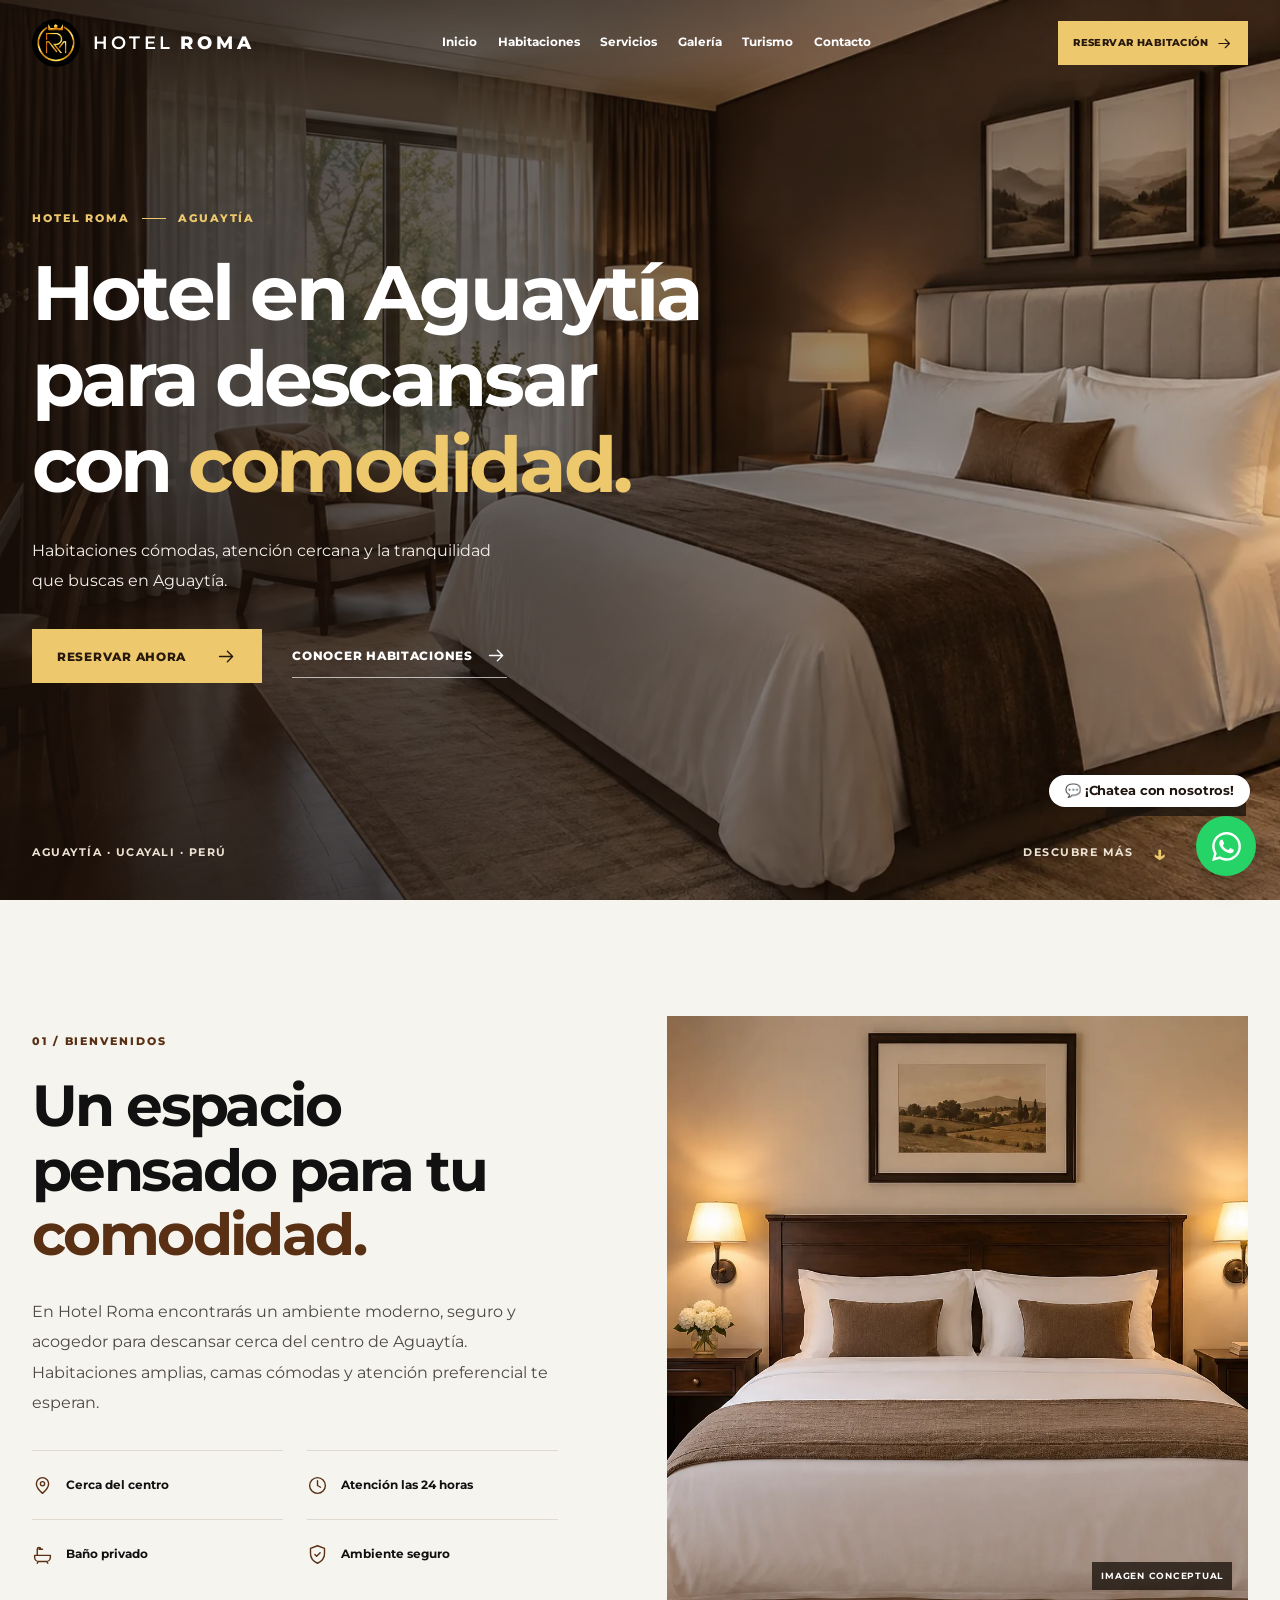
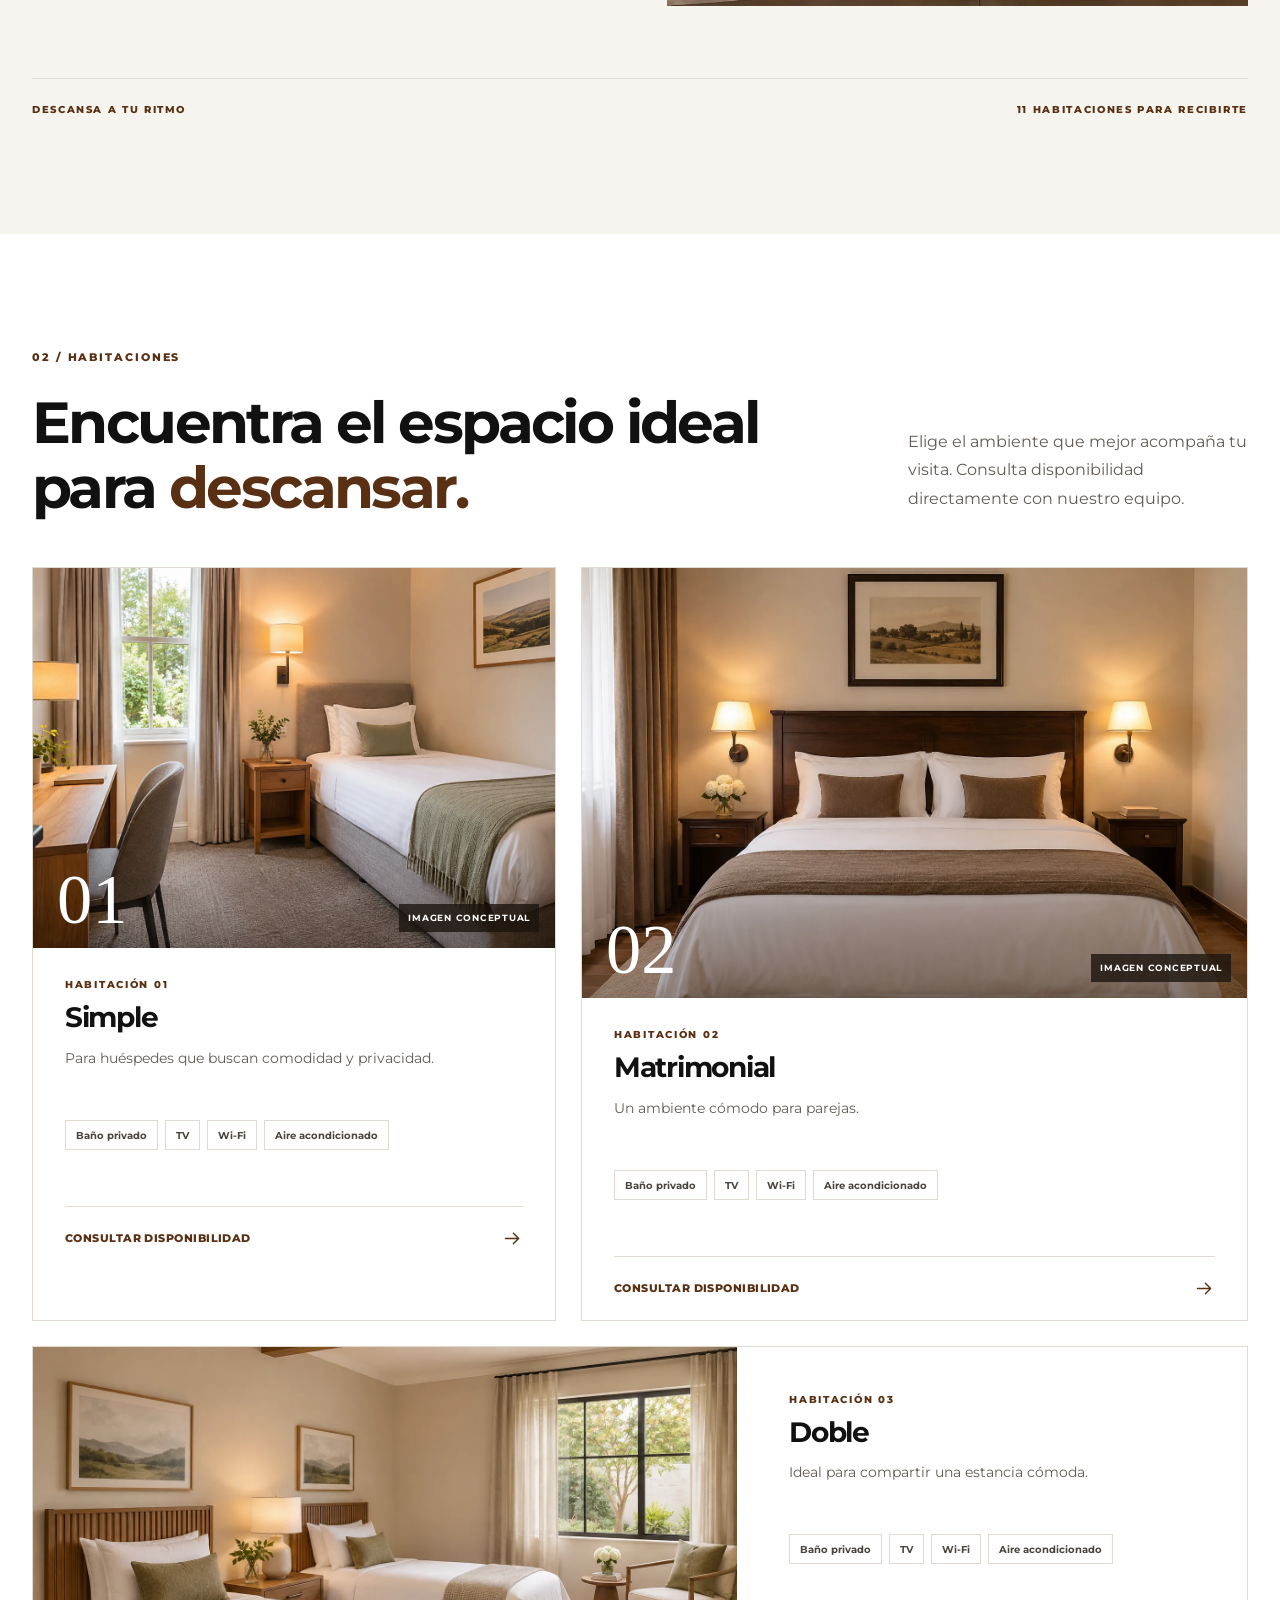
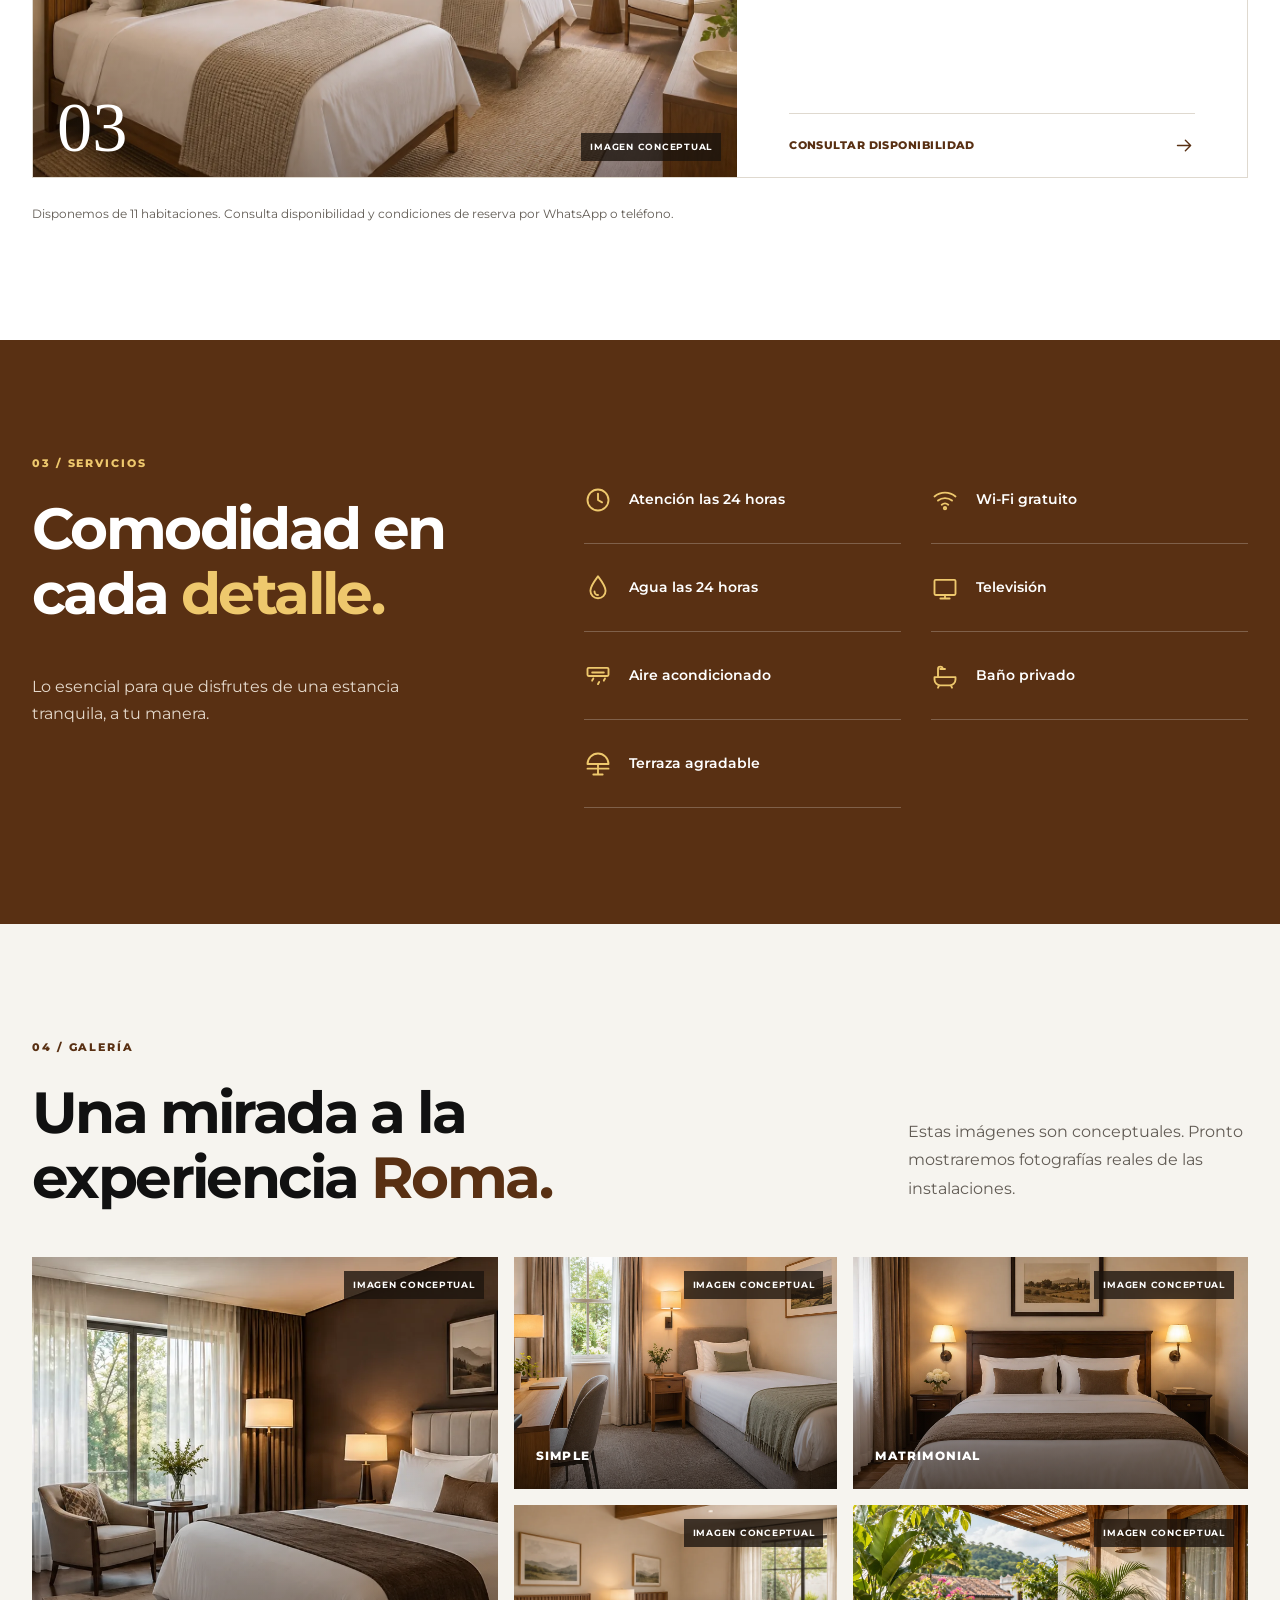
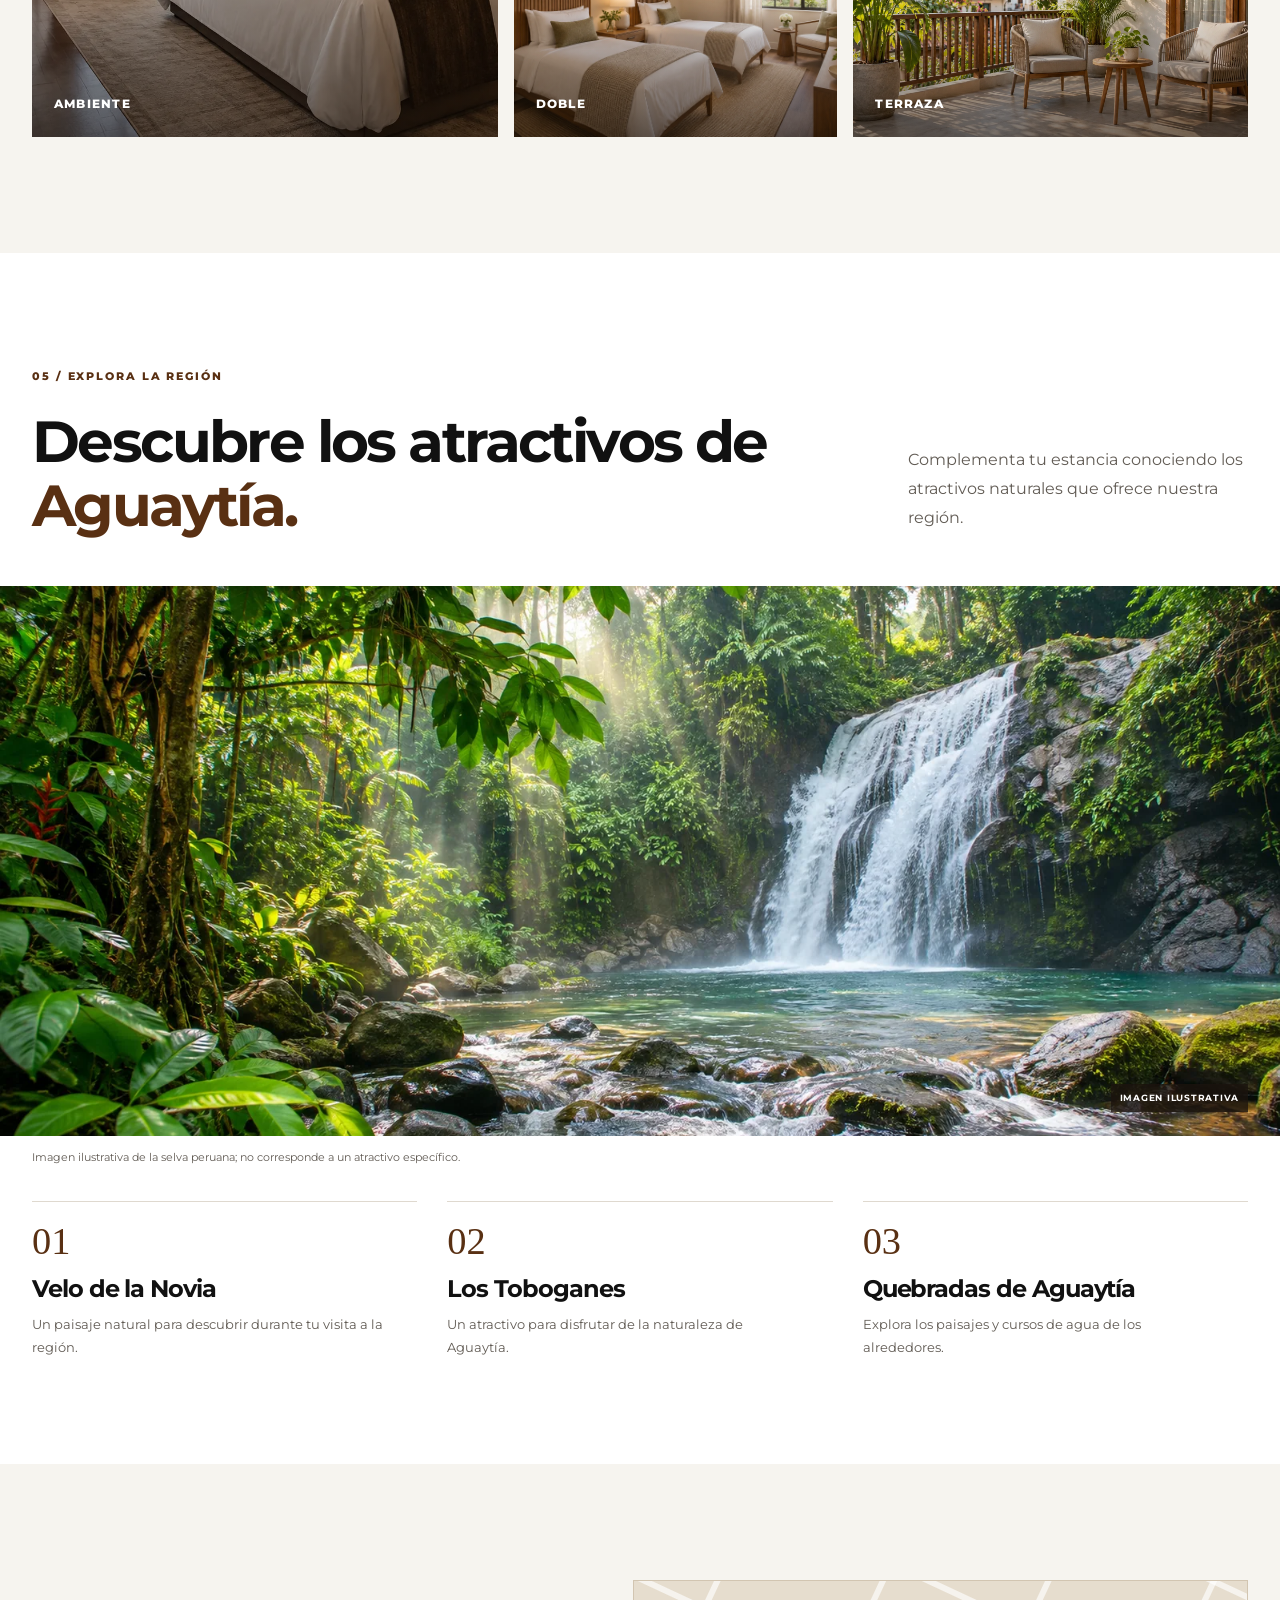
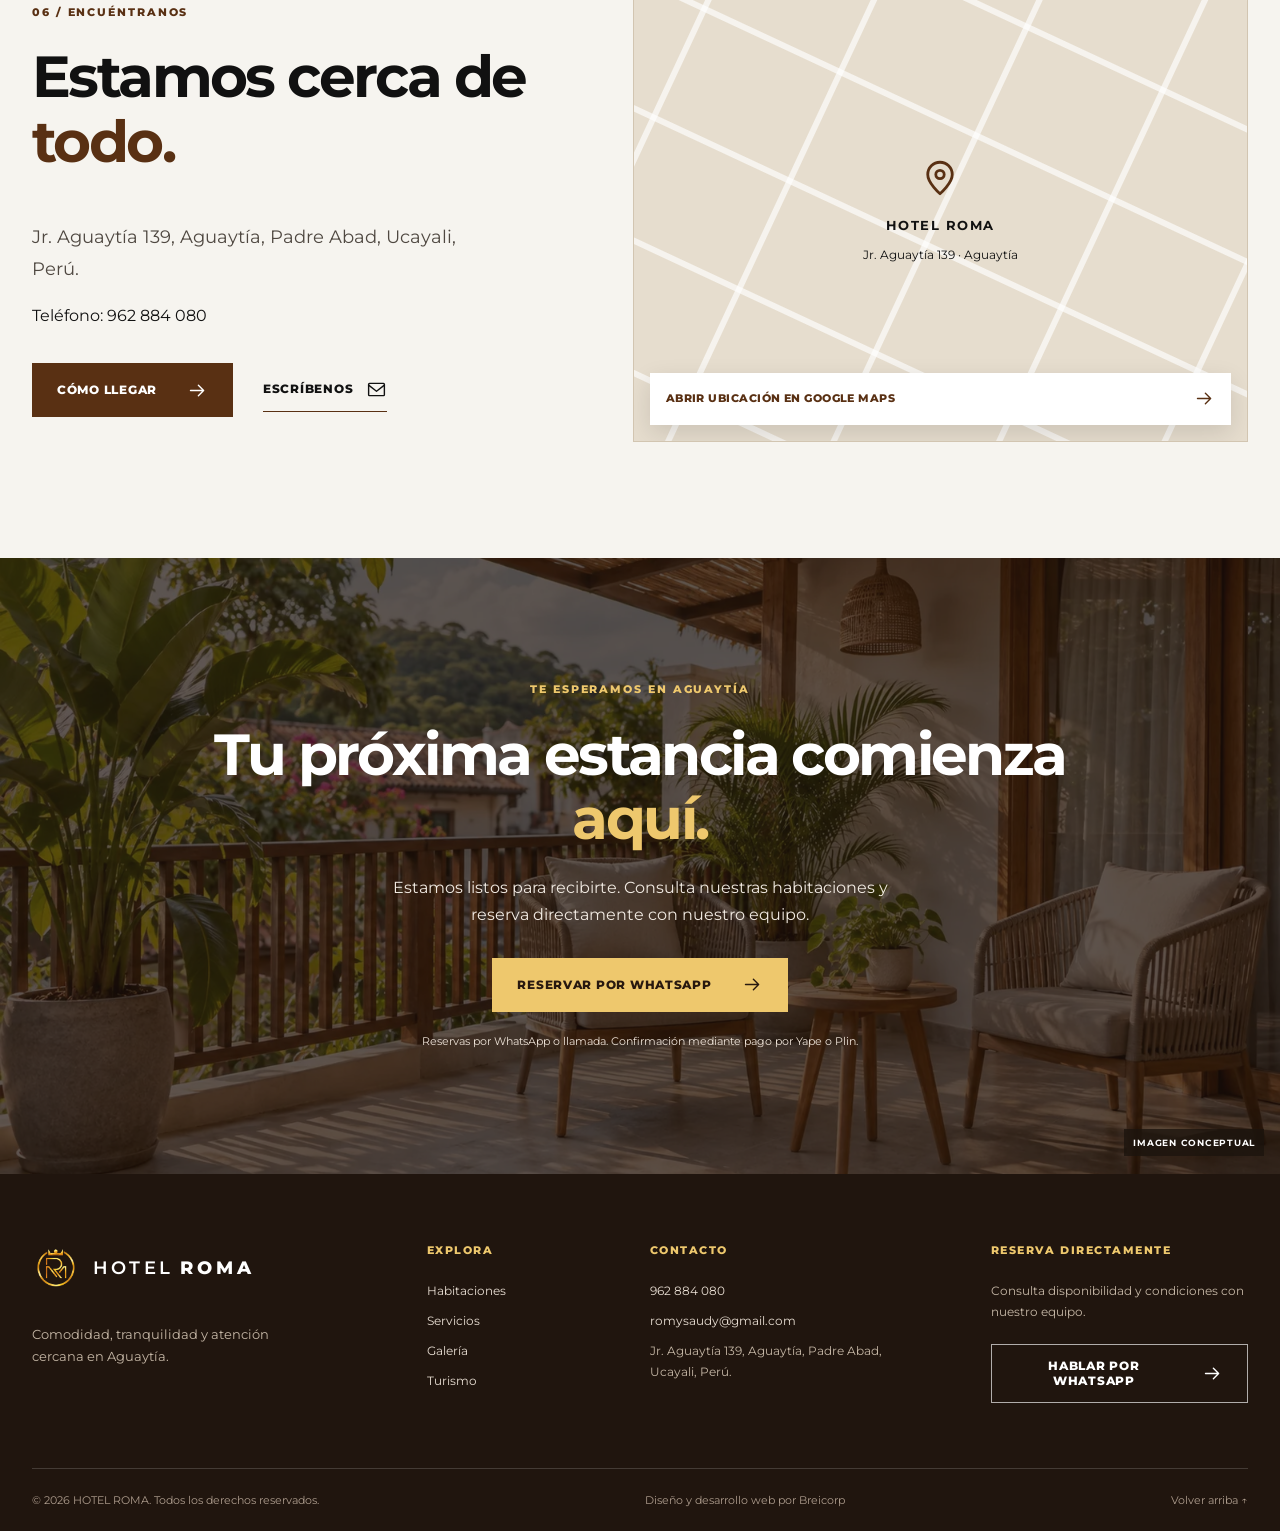
==== commit 6ba3e294: "mejoramiento del seo loca" ====
--- a/index.html
+++ b/index.html
@@ -5,21 +5,21 @@
   <meta charset="utf-8">
   <meta name="viewport" content="width=device-width, initial-scale=1">
   <meta name="theme-color" content="#593013">
-  <title>Hotel Roma en Aguaytía | Habitaciones y reservas</title>
+  <title>Hotel en Aguaytía, Ucayali | Hotel Roma</title>
   <meta name="description"
-    content="Hospédate en Hotel Roma, en Jr. Aguaytía 139, Aguaytía, Ucayali. Conoce nuestras habitaciones y consulta disponibilidad por WhatsApp.">
-  <link rel="canonical" href="https://hotel-roma.vercel.app/">
+    content="Hotel Roma es un hospedaje en Aguaytía, Ucayali. Estamos en Jr. Aguaytía 139. Conoce las habitaciones y consulta disponibilidad directamente.">
+  <link rel="canonical" href="https://hotelroma.pe/">
 
   <!-- Open Graph / Redes Sociales -->
   <meta property="og:type" content="website">
   <meta property="og:locale" content="es_PE">
   <meta property="og:site_name" content="Hotel Roma">
-  <meta property="og:title" content="Hotel Roma en Aguaytía | Habitaciones y reservas">
+  <meta property="og:title" content="Hotel en Aguaytía, Ucayali | Hotel Roma">
   <meta property="og:description"
-    content="Hospédate en Hotel Roma, en Jr. Aguaytía 139, Aguaytía, Ucayali. Conoce nuestras habitaciones y consulta disponibilidad por WhatsApp.">
-  <meta property="og:url" content="https://hotel-roma.vercel.app/">
-  <meta property="og:image" content="https://hotel-roma.vercel.app/assets/images/og/hotel-roma-share.jpg">
-  <meta property="og:image:secure_url" content="https://hotel-roma.vercel.app/assets/images/og/hotel-roma-share.jpg">
+    content="Hotel Roma es un hospedaje en Aguaytía, Ucayali. Estamos en Jr. Aguaytía 139. Conoce las habitaciones y consulta disponibilidad directamente.">
+  <meta property="og:url" content="https://hotelroma.pe/">
+  <meta property="og:image" content="https://hotelroma.pe/assets/images/og/hotel-roma-share.jpg">
+  <meta property="og:image:secure_url" content="https://hotelroma.pe/assets/images/og/hotel-roma-share.jpg">
   <meta property="og:image:type" content="image/jpeg">
   <meta property="og:image:width" content="1200">
   <meta property="og:image:height" content="630">
@@ -27,10 +27,10 @@
 
   <!-- Twitter Cards -->
   <meta name="twitter:card" content="summary_large_image">
-  <meta name="twitter:title" content="Hotel Roma en Aguaytía | Habitaciones y reservas">
+  <meta name="twitter:title" content="Hotel en Aguaytía, Ucayali | Hotel Roma">
   <meta name="twitter:description"
-    content="Hospédate en Hotel Roma, en Jr. Aguaytía 139, Aguaytía, Ucayali. Conoce nuestras habitaciones y consulta disponibilidad por WhatsApp.">
-  <meta name="twitter:image" content="https://hotel-roma.vercel.app/assets/images/og/hotel-roma-share.jpg">
+    content="Hotel Roma es un hospedaje en Aguaytía, Ucayali. Estamos en Jr. Aguaytía 139. Conoce las habitaciones y consulta disponibilidad directamente.">
+  <meta name="twitter:image" content="https://hotelroma.pe/assets/images/og/hotel-roma-share.jpg">
   <meta name="twitter:image:alt" content="Hotel Roma en Aguaytía - Habitaciones cómodas y atención preferencial">
 
   <!-- Favicon e iconos -->
@@ -49,11 +49,11 @@
     {
       "@context": "https://schema.org",
       "@type": "Hotel",
-      "@id": "https://hotel-roma.vercel.app/#hotel",
+      "@id": "https://hotelroma.pe/#hotel",
       "name": "HOTEL ROMA",
-      "description": "Hospedaje en Aguaytía, Ucayali. Consulta nuestras habitaciones y disponibilidad por WhatsApp.",
-      "url": "https://hotel-roma.vercel.app/",
-      "image": "https://hotel-roma.vercel.app/assets/images/og/hotel-roma-share.jpg",
+      "description": "Hotel Roma es un hospedaje en Aguaytía, Ucayali, en Jr. Aguaytía 139. Consulta disponibilidad de habitaciones directamente.",
+      "url": "https://hotelroma.pe/",
+      "image": "https://hotelroma.pe/assets/images/og/hotel-roma-share.jpg",
       "address": {
         "@type": "PostalAddress",
         "streetAddress": "Jr. Aguaytía 139",
@@ -177,7 +177,7 @@
       <div class="hero-copy wrap">
         <div class="hero-content">
           <p class="eyebrow light">HOTEL ROMA <span></span> AGUAYTÍA</p>
-          <h1 id="hero-title">Tu descanso merece un lugar <em>especial.</em></h1>
+          <h1 id="hero-title">Hotel en Aguaytía para descansar con <em>comodidad.</em></h1>
           <p class="hero-description">Habitaciones cómodas, atención cercana y la tranquilidad que buscas en Aguaytía.
           </p>
           <div class="hero-actions"><a class="button button-gold" data-whatsapp="general" href="#contacto">Reservar
@@ -388,6 +388,7 @@
           <p class="eyebrow">06 / ENCUÉNTRANOS</p>
           <h2 id="location-title">Estamos cerca de <em>todo.</em></h2>
           <p class="location-address" data-address>Jr. Aguaytía 139, Aguaytía, Padre Abad, Ucayali, Perú.</p>
+          <p class="location-phone">Teléfono: <a data-phone="primary" href="tel:+51962884080">+51 962 884 080</a></p>
           <div class="location-actions"><a class="button button-dark" data-map
               href="https://www.google.com/maps/search/?api=1&amp;query=Jr.%20Aguayt%C3%ADa%20139%2C%20Aguayt%C3%ADa%2C%20Padre%20Abad%2C%20Ucayali%2C%20Per%C3%BA"
               target="_blank" rel="noopener noreferrer">Cómo llegar <svg class="icon">
@@ -478,4 +479,4 @@
   </dialog>
 </body>
 
-</html>+</html>
